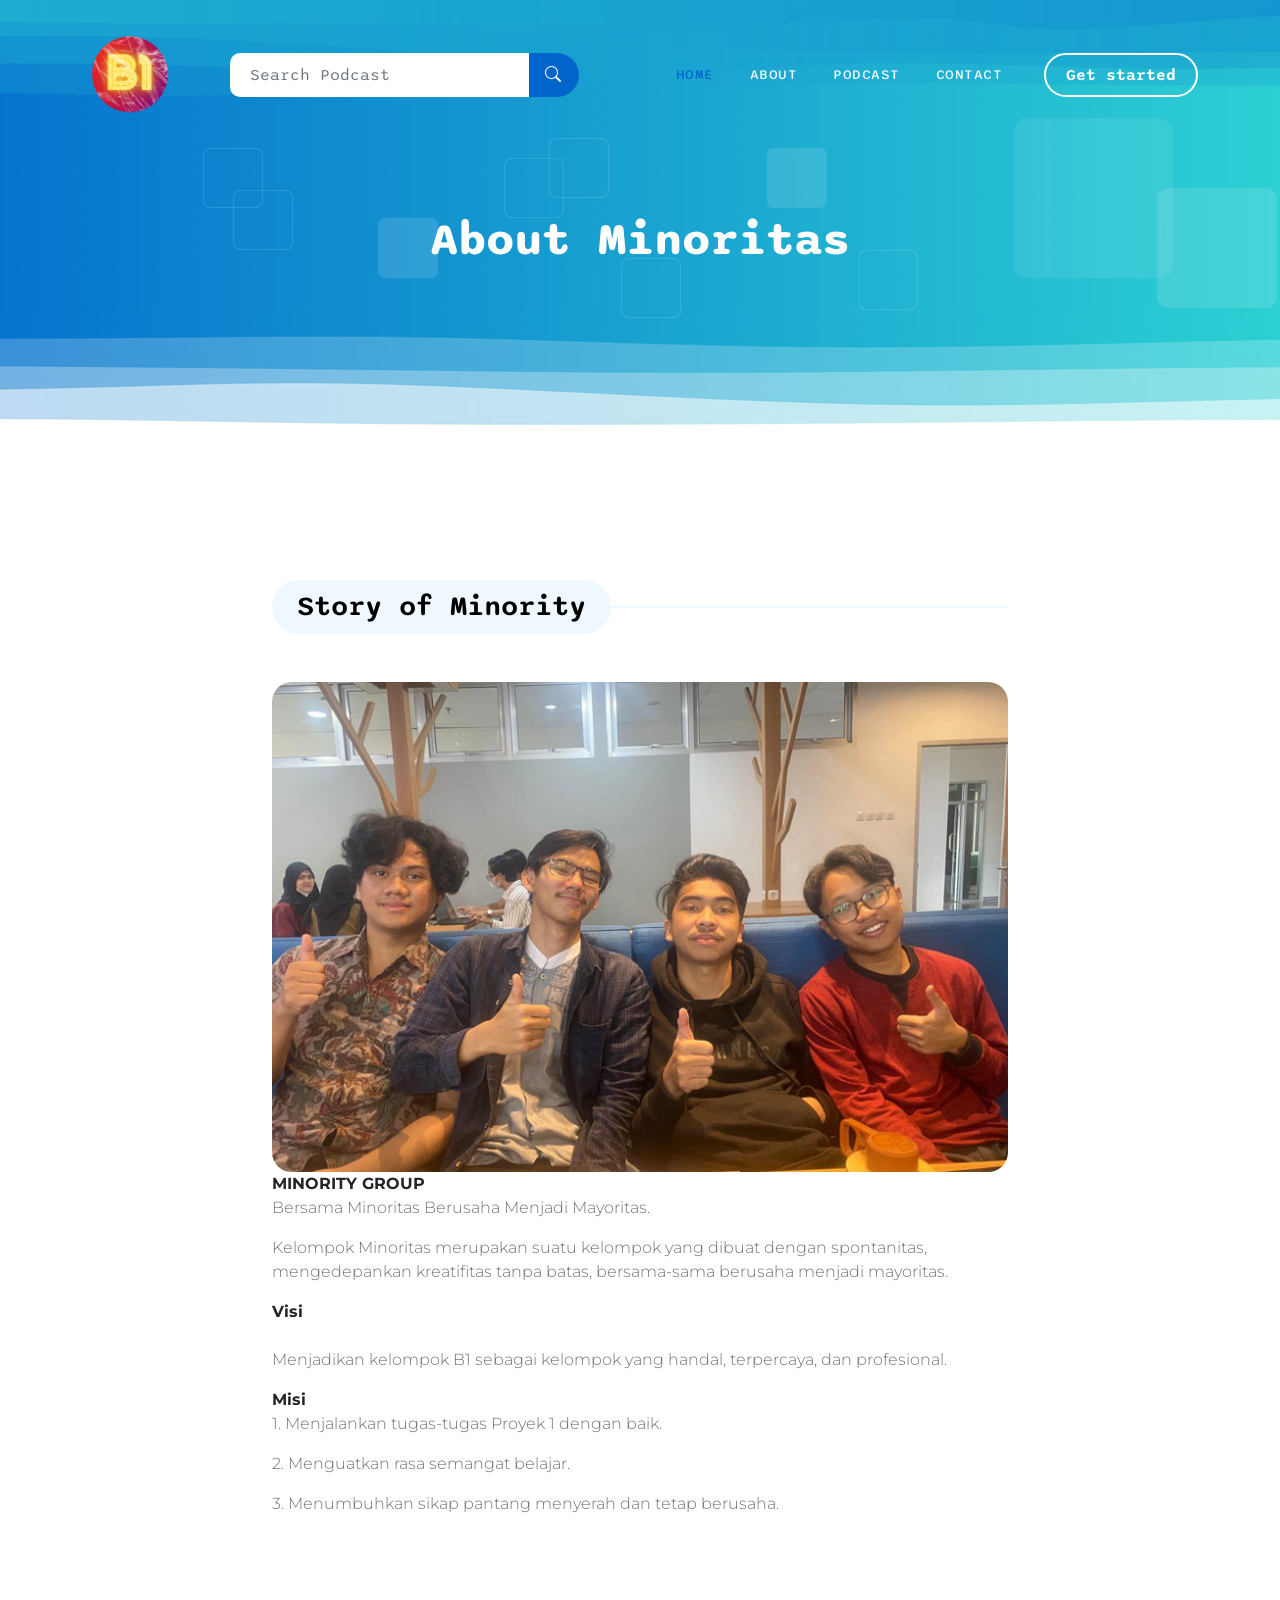
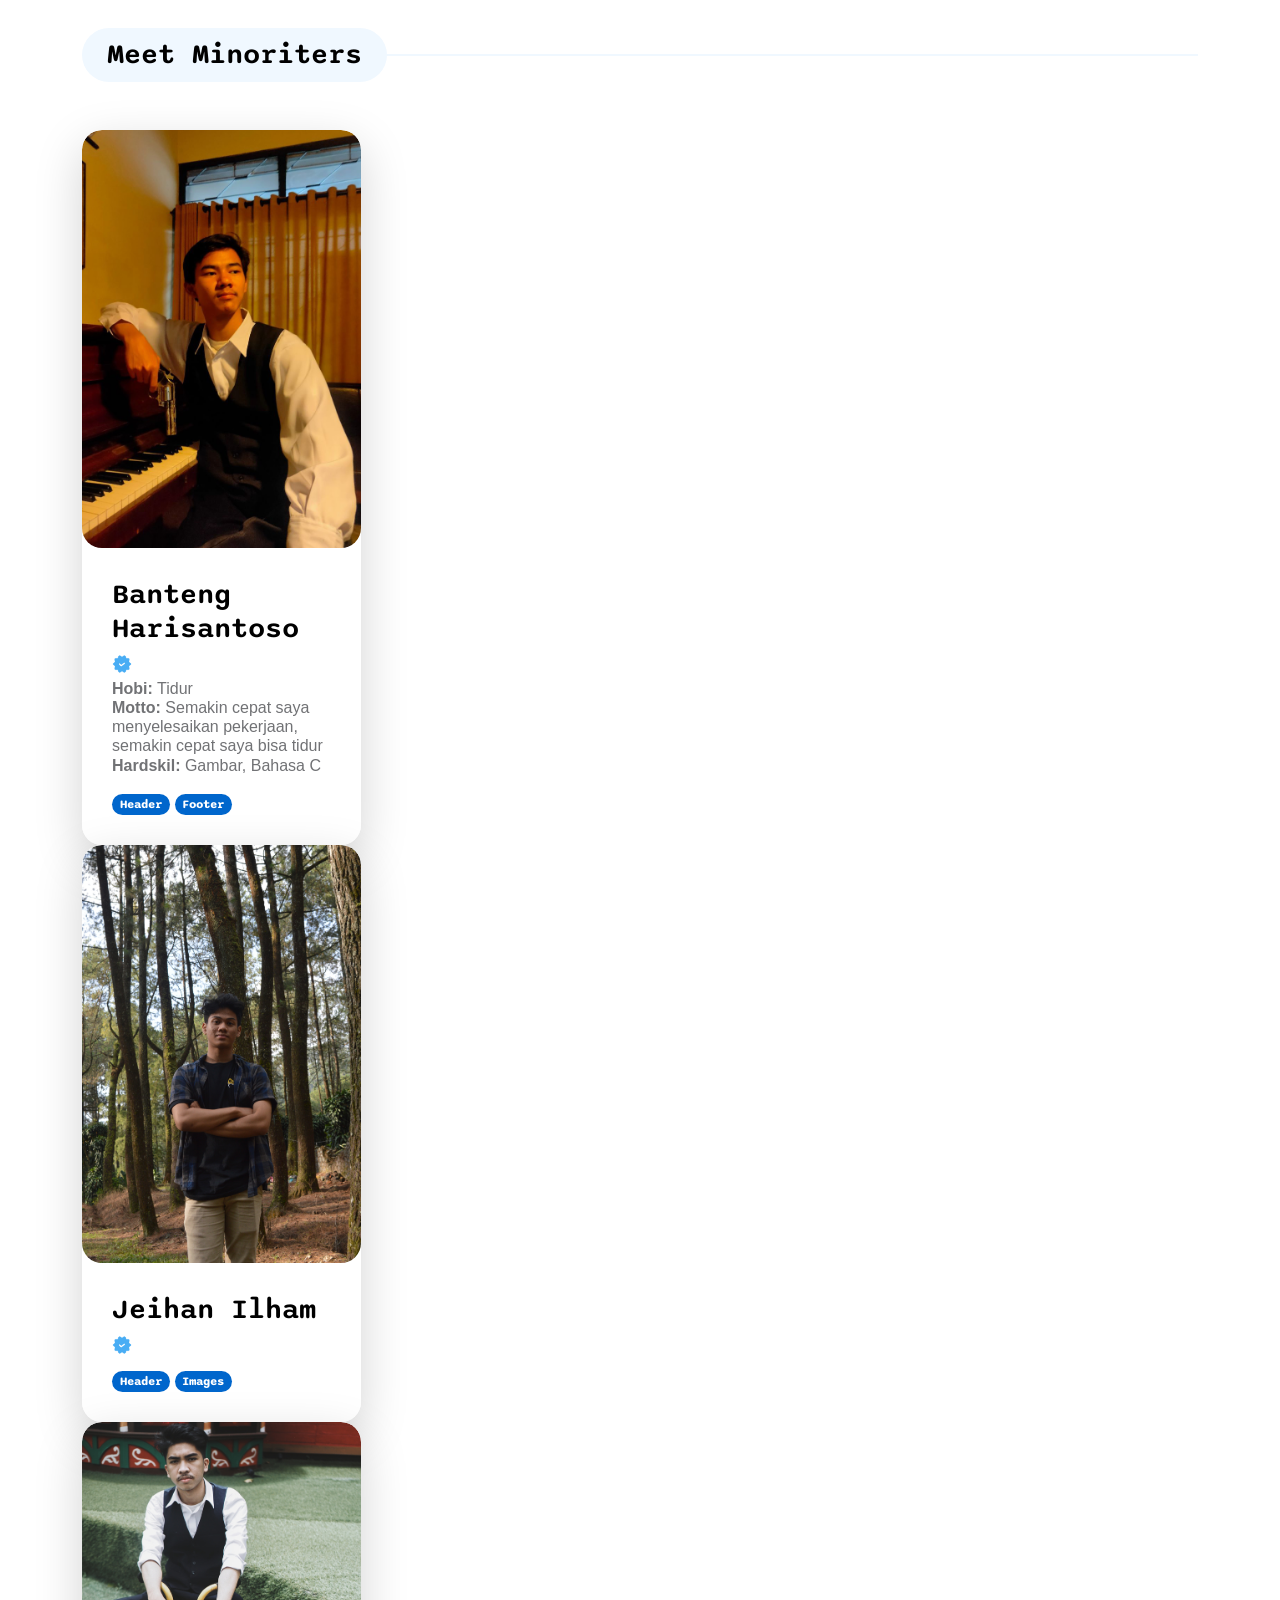
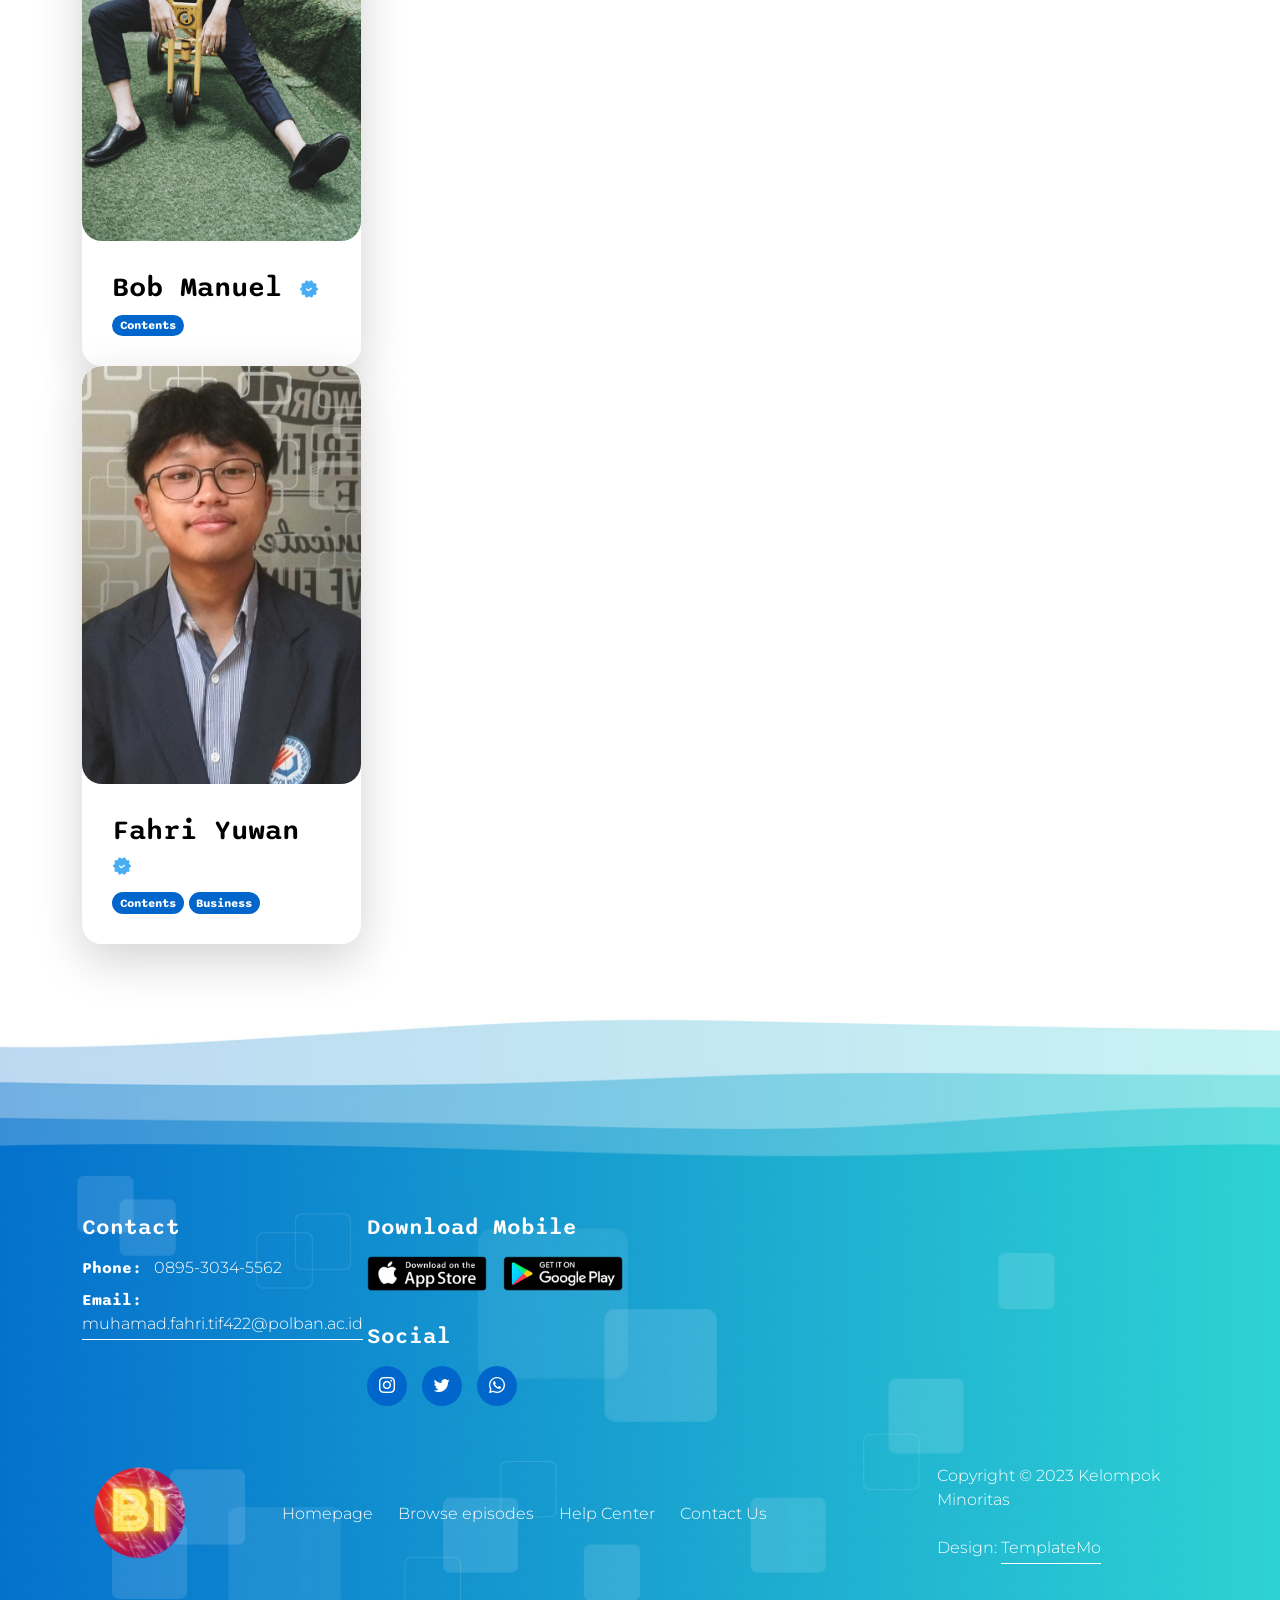
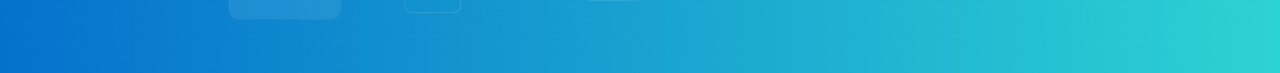
==== about.html @ e8fae2bd "PenghapusanFiturTidakTerpakai" ====
<!doctype html>
<html lang="en">
    <head>
        <meta charset="utf-8">
        <meta name="viewport" content="width=device-width, initial-scale=1">

        <meta name="description" content="">
        <meta name="author" content="">

        <title>Kelompok Minoritas - About Page</title>

        <!-- CSS FILES -->        
        <link rel="preconnect" href="https://fonts.googleapis.com">
        
        <link rel="preconnect" href="https://fonts.gstatic.com" crossorigin>

        <link href="https://fonts.googleapis.com/css2?family=Montserrat:wght@300;400&family=Sono:wght@200;300;400;500;700&display=swap" rel="stylesheet">
                        
        <link rel="stylesheet" href="css/bootstrap.min.css">

        <link rel="stylesheet" href="css/bootstrap-icons.css">

        <link rel="stylesheet" href="css/owl.carousel.min.css">
        
        <link rel="stylesheet" href="css/owl.theme.default.min.css">

        <link href="css/templatemo-pod-talk.css" rel="stylesheet">
<!--

TemplateMo 584 Pod Talk

https://templatemo.com/tm-584-pod-talk

-->
    </head>
    
    <body>

        <main>

            <nav class="navbar navbar-expand-lg">
                <div class="container">
                    <a class="navbar-brand me-lg-5 me-0" href="index.html">
                        <img src="images/pod-talk-logo.png" class="logo-image img-fluid" alt="templatemo pod talk">
                    </a>

                    <form action="#" method="get" class="custom-form search-form flex-fill me-3" role="search">
                        <div class="input-group input-group-lg">    
                            <input name="search" type="search" class="form-control" id="search" placeholder="Search Podcast" aria-label="Search">

                            <button type="submit" class="form-control" id="submit">
                                <i class="bi-search"></i>
                            </button>
                        </div>
                    </form>
    
                    <button class="navbar-toggler" type="button" data-bs-toggle="collapse" data-bs-target="#navbarNav" aria-controls="navbarNav" aria-expanded="false" aria-label="Toggle navigation">
                        <span class="navbar-toggler-icon"></span>
                    </button>
    
                    <div class="collapse navbar-collapse" id="navbarNav">
                        <ul class="navbar-nav ms-lg-auto">
                            <li class="nav-item">
                                <a class="nav-link active" href="index.html">Home</a>
                            </li>

                            <li class="nav-item">
                                <a class="nav-link" href="about.html">About</a>
                            </li>

                            <li class="nav-item">
                                <a class="nav-link" href="detail-page.html">Podcast</a>
                            </li>

                            <li class="nav-item">
                                <a class="nav-link" href="contact.html">Contact</a>
                            </li>
                        </ul>

                        <div class="ms-4">
                            <a href="#index.html" class="btn custom-btn custom-border-btn smoothscroll">Get started</a>
                        </div>
                    </div>
                </div>
            </nav>


            <header class="site-header d-flex flex-column justify-content-center align-items-center">
                <div class="container">
                    <div class="row">

                        <div class="col-lg-12 col-12 text-center">

                            <h2 class="mb-0">About Minoritas</h2>
                        </div>

                    </div>
                </div>
            </header>
            

            <section class="about-section section-padding" id="section_2">
                <div class="container">
                    <div class="row">

                        <div class="col-lg-8 col-12 mx-auto">
                            <div class="pb-5 mb-5">
                                <div class="section-title-wrap mb-4">
                                    <h4 class="section-title">Story of Minority</h4>
                                </div>

                                <img src="images/medium-shot-young-people-recording-podcast.jpg" class="about-image mt-5 img-fluid" alt="">
                                <b>MINORITY GROUP<br></b>
                                <b>
                                <p>Bersama Minoritas Berusaha Menjadi Mayoritas.</p>
                                <p>Kelompok Minoritas merupakan suatu kelompok yang dibuat dengan spontanitas, mengedepankan kreatifitas tanpa batas, bersama-sama berusaha menjadi mayoritas.</p>
                                <b>Visi</b>
                                <p><br>Menjadikan kelompok B1 sebagai kelompok yang handal, terpercaya, dan profesional.</p></p>
                                <b>Misi</b>
                                <p>1. Menjalankan tugas-tugas Proyek 1 dengan baik.</p>
                                <p>2. Menguatkan rasa semangat belajar.</p>
                                <p>3. Menumbuhkan sikap pantang menyerah dan tetap berusaha.</p>

                            </div>
                        </div>

                        <div class="col-lg-12 col-12">
                            <div class="section-title-wrap mb-5">
                                <h4 class="section-title">Meet Minoriters</h4>
                            </div>
                        </div>
                        
                        <div class="col-lg-3 col-md-6 col-12 mb-4 mb-lg-0">
                            <div class="team-thumb bg-white shadow-lg">
                                <img src="images/profile/cute-smiling-woman-outdoor-portrait.jpg" class="about-image img-fluid" alt="">

                                <div class="team-info">
                                    <h4 class="mb-2">
                                        Banteng Harisantoso
                                        <img src="images/verified.png" class="verified-image img-fluid" alt="">
                                        <p style="font-family: Arial"> <b>Hobi:</b> Tidur<br><b>Motto:</b> Semakin cepat saya menyelesaikan pekerjaan, semakin cepat saya bisa tidur<br><b>Hardskil:</b> Gambar, Bahasa C<br></p>
                                        
                                    </h4>

                                    <span class="badge">Header</span>

                                    <span class="badge">Footer</span>
                                </div>

                                <div class="social-share">
                                        <ul class="social-icon">
                                            <li class="social-icon-item">
                                                <a href="#" class="social-icon-link bi-twitter"></a>
                                            </li>

                                            <li class="social-icon-item">
                                                <a href="#" class="social-icon-link bi-facebook"></a>
                                            </li>

                                            <li class="social-icon-item">
                                                <a href="#" class="social-icon-link bi-pinterest"></a>
                                            </li>
                                        </ul>
                                    </div>
                            </div>
                        </div>

                        <div class="col-lg-3 col-md-6 col-12 mb-4 mb-lg-0">
                            <div class="team-thumb bg-white shadow-lg">
                                <img src="images/profile/handsome-asian-man-listening-music-through-headphones.jpg" class="about-image img-fluid" alt="">

                                <div class="team-info">
                                    <h4 class="mb-2">
                                        Jeihan Ilham
                                        <img src="images/verified.png" class="verified-image img-fluid" alt="">
                                    </h4>

                                    <span class="badge">Header</span>

                                    <span class="badge">Images</span>
                                </div>
                                
                                <div class="social-share">
                                    <ul class="social-icon">
                                        <li class="social-icon-item">
                                            <a href="https://twitter.com/FakeXin" class="social-icon-link bi-twitter"></a>
                                        </li>

                                        <li class="social-icon-item">
                                            <a href="https://web.facebook.com/jehan.ilham" class="social-icon-link bi-facebook"></a>
                                        </li>

                                        <li class="social-icon-item">
                                            <a href="https://id.pinterest.com/jeihanxin/" class="social-icon-link bi-pinterest"></a>
                                        </li>
                                    </ul>
                                </div>
                            </div>
                        </div>

                        <div class="col-lg-3 col-md-6 col-12 mb-4 mb-lg-0 mb-md-0">
                            <div class="team-thumb bg-white shadow-lg">
                                <img src="images/profile/smart-attractive-asian-glasses-male-standing-smile-with-freshness-joyful-casual-blue-shirt-portrait-white-background.jpg" class="about-image img-fluid" alt="">

                                <div class="team-info">
                                    <h4 class="mb-2">
                                        Bob Manuel
                                        <img src="images/verified.png" class="verified-image img-fluid" alt="">
                                    </h4>

                                    <span class="badge">Contents</span>
                                </div>

                                <div class="social-share">
                                        <ul class="social-icon">
                                            <li class="social-icon-item">
                                                <a href="#" class="social-icon-link bi-linkedin"></a>
                                            </li>

                                            <li class="social-icon-item">
                                                <a href="#" class="social-icon-link bi-whatsapp"></a>
                                            </li>
                                        </ul>
                                    </div>
                            </div>
                        </div>

                        <div class="col-lg-3 col-md-6 col-12">
                            <div class="team-thumb bg-white shadow-lg">
                                <img src="images/profile/smiling-business-woman-with-folded-hands-against-white-wall-toothy-smile-crossed-arms.jpg" class="about-image img-fluid" alt="">

                                <div class="team-info">
                                    <h4 class="mb-2">
                                        Fahri Yuwan
                                        <img src="images/verified.png" class="verified-image img-fluid" alt="">
                                    </h4>

                                    <span class="badge">Contents</span>

                                    <span class="badge">Business</span>
                                </div>

                                <div class="social-share">
                                    <ul class="social-icon">
                                        <li class="social-icon-item">
                                            <a href="https://twitter.com/Yuuhhhuuuu2" class="social-icon-link bi-twitter"></a>
                                        </li>

                                        <li class="social-icon-item">
                                            <a href="https://web.facebook.com/profile.php?id=100001939442697" class="social-icon-link bi-facebook"></a>
                                        </li>
                                    </ul>
                                </div>
                            </div>
                        </div>

                    </div>
                </div>
            </section>
        </main>


        <footer class="site-footer">   
            <div class="container">
                <div class="row">

                    <div class="col-lg-3 col-md-6 col-12 mb-4 mb-md-0 mb-lg-0">
                        <h6 class="site-footer-title mb-3">Contact</h6>

                        <p class="mb-2"><strong class="d-inline me-2">Phone:</strong> 0895-3034-5562</p>

                        <p>
                            <strong class="d-inline me-2">Email:</strong>
                            <a href="#">muhamad.fahri.tif422@polban.ac.id</a> 
                        </p>
                    </div>

                    <div class="col-lg-3 col-md-6 col-12">
                        <h6 class="site-footer-title mb-3">Download Mobile</h6>

                        <div class="site-footer-thumb mb-4 pb-2">
                            <div class="d-flex flex-wrap">
                                <a href="https://apps.apple.com/us/app/spotify-music-and-podcasts/id324684580">
                                    <img src="images/app-store.png" class="me-3 mb-2 mb-lg-0 img-fluid" alt="">
                                </a>

                                <a href="https://play.google.com/store/apps/details?id=com.spotify.music&hl=id&gl=US">
                                    <img src="images/play-store.png" class="img-fluid" alt="">
                                </a>
                            </div>
                        </div>

                        <h6 class="site-footer-title mb-3">Social</h6>

                        <ul class="social-icon">
                            <li class="social-icon-item">
                                <a href="https://www.instagram.com/dramatif4b_22/?hl=id" class="social-icon-link bi-instagram"></a>
                            </li>

                            <li class="social-icon-item">
                                <a href="https://twitter.com/infoPOLBAN?ref_src=twsrc%5Egoogle%7Ctwcamp%5Eserp%7Ctwgr%5Eauthor" class="social-icon-link bi-twitter"></a>
                            </li>

                            <li class="social-icon-item">
                                <a href="https://wa.me/6289530345562" class="social-icon-link bi-whatsapp"></a>
                            </li>
                        </ul>
                    </div>

                </div>
            </div>

            <div class="container pt-5">
                <div class="row align-items-center">

                    <div class="col-lg-2 col-md-3 col-12">
                        <a class="navbar-brand" href="index.html">
                            <img src="images/pod-talk-logo.png" class="logo-image img-fluid" alt="templatemo pod talk">
                        </a>
                    </div>

                    <div class="col-lg-7 col-md-9 col-12">
                        <ul class="site-footer-links">
                            <li class="site-footer-link-item">
                                <a href="#" class="site-footer-link">Homepage</a>
                            </li>

                            <li class="site-footer-link-item">
                                <a href="#section_2" class="site-footer-link">Browse episodes</a>
                            </li>

                            <li class="site-footer-link-item">
                                <a href="mailto:banteng.harisantoso.tif422@polban.ac.id" class="site-footer-link">Help Center</a>
                            </li>

                            <li class="site-footer-link-item">
                                <a href="https://wa.me/6289530345562" class="site-footer-link">Contact Us</a>
                            </li>
                        </ul>
                    </div>

                    <div class="col-lg-3 col-12">
                        <p class="copyright-text mb-0">Copyright © 2023 Kelompok Minoritas
                        <br><br>
                        Design: <a rel="nofollow" href="https://templatemo.com/page/1" target="_parent">TemplateMo</a></p>
                    </div>
                </div>
            </div>
        </footer>



        <!-- JAVASCRIPT FILES -->
        <script src="js/jquery.min.js"></script>
        <script src="js/bootstrap.bundle.min.js"></script>
        <script src="js/owl.carousel.min.js"></script>
        <script src="js/custom.js"></script>

    </body>
</html>
---- css/templatemo-pod-talk.css ----
/*

TemplateMo 584 Pod Talk

https://templatemo.com/tm-584-pod-talk

*/



/*---------------------------------------
  CUSTOM PROPERTIES ( VARIABLES )             
-----------------------------------------*/
:root {
  --white-color:                  #ffffff;
  --primary-color:                #00CC99;
  --secondary-color:              #0066CC;
  --section-bg-color:             #f0f8ff;
  --custom-btn-bg-color:          #0066CC;
  --custom-btn-bg-hover-color:    #00CC99;
  --dark-color:                   #000000;
  --p-color:                      #717275;
  --border-color:                 #7fffd4;
  --link-hover-color:             #0066CC;

  --body-font-family:             'Montserrat', sans-serif;
  --title-font-family:            'Sono', sans-serif;

  --h1-font-size:                 58px;
  --h2-font-size:                 46px;
  --h3-font-size:                 32px;
  --h4-font-size:                 28px;
  --h5-font-size:                 24px;
  --h6-font-size:                 22px;
  --p-font-size:                  16px;
  --menu-font-size:               14px;

  --border-radius-large:          100px;
  --border-radius-medium:         20px;
  --border-radius-small:          10px;

  --font-weight-light:            300;
  --font-weight-normal:           400;
  --font-weight-medium:           500;
  --font-weight-semibold:         600;
  --font-weight-bold:             700;
}

body {
  background-color: var(--white-color);
  font-family: var(--body-font-family); 
}


/*---------------------------------------
  TYPOGRAPHY               
-----------------------------------------*/

h2,
h3,
h4,
h5,
h6 {
  color: var(--dark-color);
}

h1,
h2,
h3,
h4,
h5,
h6 {
  font-family: var(--title-font-family); 
  font-weight: var(--font-weight-semibold);
}

h1 {
  font-size: var(--h1-font-size);
  font-weight: var(--font-weight-bold);
}

h2 {
  font-size: var(--h2-font-size);
  font-weight: var(--font-weight-bold);
}

h3 {
  font-size: var(--h3-font-size);
}

h4 {
  font-size: var(--h4-font-size);
}

h5 {
  font-size: var(--h5-font-size);
}

h6 {
  font-size: var(--h6-font-size);
}

p {
  color: var(--p-color);
  font-size: var(--p-font-size);
  font-weight: var(--font-weight-light);
}

ul li {
  color: var(--p-color);
  font-size: var(--p-font-size);
  font-weight: var(--font-weight-light);
}

a, 
button {
  touch-action: manipulation;
  transition: all 0.3s;
}

a {
  display: inline-block;
  color: var(--primary-color);
  text-decoration: none;
}

a:hover {
  color: var(--link-hover-color);
}

b,
strong {
  font-weight: var(--font-weight-bold);
}

::selection {
  background-color: var(--primary-color);
  color: var(--white-color);
}


/*---------------------------------------
  SECTION               
-----------------------------------------*/
.section-title-wrap {
  position: relative;
}

.section-title-wrap::after {
  content: "";
  background: var(--section-bg-color);
  width: 100%;
  height: 2px;
  position: absolute;
  top: 50%;
  left: 50%;
  transform: translate(-50%, -50%);
  pointer-events: none;
}

.section-title {
  background: var(--section-bg-color);
  border-radius: var(--border-radius-large);
  display: inline-block;
  position: relative;
  z-index: 2;
  margin-bottom: 0;
  padding: 10px 25px;
}

.section-padding {
  padding-top: 100px;
  padding-bottom: 100px;
}

main {
  position: relative;
  z-index: 1;
}

.section-bg {
  background-color: var(--section-bg-color);
}

.section-overlay {
  background-color: var(--primary-color);
  position: absolute;
  top: 0;
  left: 0;
  pointer-events: none;
  width: 100%;
  height: 100%;
  opacity: 0.85;
}

.section-overlay + .container {
  position: relative;
}


/*---------------------------------------
  CUSTOM ICON COLOR               
-----------------------------------------*/
.custom-icon {
  color: var(--primary-color);
}


/*---------------------------------------
  CUSTOM BUTTON               
-----------------------------------------*/
.custom-btn {
  background: var(--custom-btn-bg-color);
  border: 2px solid transparent;
  border-radius: var(--border-radius-large);
  color: var(--white-color);
  font-family: var(--title-font-family);
  font-size: var(--p-font-size);
  font-weight: var(--font-weight-semibold);
  line-height: normal;
  transition: all 0.3s;
  padding: 10px 20px;
}

.custom-btn:hover {
  background: var(--custom-btn-bg-hover-color);
  color: var(--white-color);
}

.custom-border-btn {
  background: transparent;
  border: 2px solid var(--custom-btn-bg-color);
  color: var(--custom-btn-bg-color);
}

.custom-border-btn:hover {
  background: var(--custom-btn-bg-color);
  border-color: transparent;
  color: var(--primary-color);
}

.custom-btn-bg-white {
  border-color: var(--white-color);
  color: var(--white-color);
}


/*---------------------------------------
  SITE HEADER              
-----------------------------------------*/
.site-header {
  background-image: url('../images/templatemo-wave-header.jpg'), linear-gradient(#348CD2, #FFFFFF);;
  background-repeat: no-repeat;
  background-size: cover;
  background-position: center;
  min-height: 480px;
  position: relative;
}

.site-header h2 {
  color: var(--white-color);
}


/*---------------------------------------
  NAVIGATION              
-----------------------------------------*/
.navbar {
  background-color: transparent;
  position: absolute;
  top: 0;
  right: 0;
  left: 0;
  z-index: 9;
  padding-top: 20px;
  padding-bottom: 20px;
}

.navbar .navbar-brand,
.navbar .navbar-brand:hover {
  color: var(--white-color);
}

.navbar .logo-image {
  width: 100px;
}

.logo-image {
  width: 120px;
  height: auto;
}

.navbar-brand,
.navbar-brand:hover {
  font-size: var(--h3-font-size);
  font-weight: var(--font-weight-bold);
  display: inline-block;
}

.navbar-brand span {
  font-family: var(--title-font-family);
}

.navbar-nav .nav-link {
  display: inline-block;
  color: var(--section-bg-color);
  font-family: var(--title-font-family); 
  font-size: var(--menu-font-size);
  font-weight: var(--font-weight-medium);
  text-transform: uppercase;
  letter-spacing: 0.5px;
  position: relative;
  padding-top: 15px;
  padding-bottom: 15px;
}

.navbar-expand-lg .navbar-nav .nav-link {
  padding-right: 18px;
  padding-left: 18px;
}

.navbar-nav .nav-link.active, 
.navbar-nav .nav-link:hover {
  color: var(--secondary-color);
}

.navbar .dropdown-menu {
  background: var(--white-color);
  box-shadow: 0 1rem 3rem rgba(0,0,0,.175);
  border: 0;
  display: inherit;
  opacity: 0;
  min-width: 9rem;
  margin-top: 20px;
  padding: 13px 0 10px 0;
  transition: all 0.3s;
  pointer-events: none;
}

.navbar .dropdown-menu::before {
  content: "";
  width: 0;
  height: 0;
  border-left: 20px solid transparent;
  border-right: 20px solid transparent;
  border-bottom: 15px solid var(--white-color);
  position: absolute;
  top: -10px;
  left: 10px;
}

.navbar .dropdown-item {
  display: inline-block;
  color: var(--p-bg-color);
  font-family: var(--title-font-family); 
  font-size: var(--menu-font-size);
  font-weight: var(--font-weight-medium);
  text-transform: uppercase;
  letter-spacing: 0.5px;
  position: relative;
}

.navbar .dropdown-item.active, 
.navbar .dropdown-item:active,
.navbar .dropdown-item:focus, 
.navbar .dropdown-item:hover {
  background: transparent;
  color: var(--secondary-color);
}

.navbar .dropdown-toggle::after {
  content: "\f282";
  display: inline-block;
  font-family: bootstrap-icons !important;
  font-size: var(--menu-font-size);
  font-style: normal;
  font-weight: normal !important;
  font-variant: normal;
  text-transform: none;
  line-height: 1;
  vertical-align: -.125em;
  -webkit-font-smoothing: antialiased;
  -moz-osx-font-smoothing: grayscale;
  position: relative;
  left: 2px;
  border: 0;
}

@media screen and (min-width: 992px) {
  .navbar .dropdown:hover .dropdown-menu {
    opacity: 1;
    margin-top: 0;
    pointer-events: auto;
  }
}

.navbar .custom-border-btn {
  border-color: var(--white-color);
  color: var(--white-color);
}

.navbar .custom-border-btn:hover {
  background: var(--white-color);
  color: var(--secondary-color);
}

.navbar-toggler {
  border: 0;
  padding: 0;
  cursor: pointer;
  margin: 0;
  width: 30px;
  height: 35px;
  outline: none;
}

.navbar-toggler:focus {
  outline: none;
  box-shadow: none;
}

.navbar-toggler[aria-expanded="true"] .navbar-toggler-icon {
  background: transparent;
}

.navbar-toggler[aria-expanded="true"] .navbar-toggler-icon:before,
.navbar-toggler[aria-expanded="true"] .navbar-toggler-icon:after {
  transition: top 300ms 50ms ease, -webkit-transform 300ms 350ms ease;
  transition: top 300ms 50ms ease, transform 300ms 350ms ease;
  transition: top 300ms 50ms ease, transform 300ms 350ms ease, -webkit-transform 300ms 350ms ease;
  top: 0;
}

.navbar-toggler[aria-expanded="true"] .navbar-toggler-icon:before {
  transform: rotate(45deg);
}

.navbar-toggler[aria-expanded="true"] .navbar-toggler-icon:after {
  transform: rotate(-45deg);
}

.navbar-toggler .navbar-toggler-icon {
  background: var(--white-color);
  transition: background 10ms 300ms ease;
  display: block;
  width: 30px;
  height: 2px;
  position: relative;
}

.navbar-toggler .navbar-toggler-icon:before,
.navbar-toggler .navbar-toggler-icon:after {
  transition: top 300ms 350ms ease, -webkit-transform 300ms 50ms ease;
  transition: top 300ms 350ms ease, transform 300ms 50ms ease;
  transition: top 300ms 350ms ease, transform 300ms 50ms ease, -webkit-transform 300ms 50ms ease;
  position: absolute;
  right: 0;
  left: 0;
  background: var(--white-color);
  width: 30px;
  height: 2px;
  content: '';
}

.navbar-toggler .navbar-toggler-icon::before {
  top: -8px;
}

.navbar-toggler .navbar-toggler-icon::after {
  top: 8px;
}


/*---------------------------------------
  CAROUSEL        
-----------------------------------------*/
.hero-section {
  background-image: url('../images/templatemo-wave-banner.jpg'), linear-gradient(#348CD2, #FFFFFF);
  background-repeat: no-repeat;
  background-size: 108% 76%;
  background-position: top;
  padding-top: 200px;
}

.owl-carousel {
  text-align: center;
}

.owl-carousel-image {
  display: block;
}

.owl-carousel .owl-item .owl-carousel-verified-image {
  display: inline-block;
  width: 30px;
  height: auto;
  position: relative;
  right: 5px;
}

.verified-image {
  display: inline-block;
  width: 20px;
  height: auto;
}

.owl-carousel .owl-item {
  opacity: 0.35;
}

.owl-carousel .owl-item.active.center {
  opacity: 1;
}

.owl-carousel-info-wrap {
  border-radius: var(--border-radius-medium);
  position: relative;
  overflow: hidden;
  text-align: left;
}

.owl-carousel-info {
  background-color: var(--section-bg-color);
  box-shadow: 0 1rem 3rem rgba(0,0,0,.175);
  position: absolute;
  bottom: 0;
  right: 0;
  left: 0;
  padding: 30px;
}

.badge {
  background-color: var(--custom-btn-bg-color);
  font-family: var(--title-font-family);
  border-radius: var(--border-radius-large);
  color: var(--white-color);
  padding-bottom: 5px;
}

.owl-carousel-info-wrap .social-share,
.team-thumb .social-share {
  position: absolute;
  right: 0;
  bottom: 0;
}

.owl-carousel-info-wrap .social-icon,
.team-thumb .social-icon {
  opacity: 0;
  transition: all 0.3s ease;
  transform: translateX(0);
  padding-right: 20px;
  padding-left: 20px;
}

.owl-carousel .owl-item.active.center .owl-carousel-info-wrap:hover .social-icon,
.team-thumb:hover .social-icon {
  transform: translateY(-100%);
  opacity: 1;
}

.owl-carousel-info-wrap .social-icon-item,
.owl-carousel-info-wrap .social-icon-link,
.team-thumb .social-icon-item,
.team-thumb .social-icon-link {
  display: block;
  margin-bottom: 10px;
  margin-left: auto;
}

.owl-carousel-info-wrap .social-icon-link {
  margin-top: 5px;
  margin-bottom: 5px;
}

.owl-carousel .owl-dots {
  background-color: var(--white-color);
  box-shadow: 0 1rem 3rem rgba(0,0,0,.175);
  border-radius: var(--border-radius-large);
  display: inline-block;
  margin: auto;
  margin-top: 40px;
  padding: 15px 25px;
  padding-bottom: 7px;
}

.owl-theme .owl-nav.disabled+.owl-dots {
  margin-top: 40px;
}

.owl-theme .owl-dots .owl-dot.active span, 
.owl-theme .owl-dots .owl-dot:hover span {
  background: var(--secondary-color);
}


/*---------------------------------------
  CUSTOM BLOCK              
-----------------------------------------*/
.custom-block {
  border: 2px solid var(--primary-color);
  border-radius: var(--border-radius-medium);
  position: relative;
  overflow: hidden;
  padding: 30px;
  transition: all 0.3s ease;
}

.custom-block:hover {
  background: var(--white-color);
  box-shadow: 0 1rem 3rem rgba(0,0,0,.175);
  border-color: transparent;
  transform: translateY(-3px);
}

.custom-block-info {
  display: block;
  padding: 10px 20px;
  padding-bottom: 0;
}

.custom-block-image-wrap {
  position: relative;
  display: block;
  height: 100%;
}

.custom-block-image-wrap > a {
  display: block;
}

.custom-block-image {
  border-radius: var(--border-radius-medium);
  display: block;
  width: 112px;
  height: 112px;
  object-fit: cover;
}

.custom-block-image-detail-page .custom-block-image {
  width: 100%;
  height: 212px;
}

.custom-block .custom-block-icon {
  position: absolute;
  top: 50%;
  left: 50%;
  transform: translate(-50%, -50%);
}

.custom-block-icon-wrap {
  border-radius: var(--border-radius-medium);
  position: relative;
  overflow: hidden;
}

.custom-block-icon-wrap .section-overlay {
  opacity: 0.25;
}

.custom-block-btn-group {
  position: absolute;
  bottom: 0;
  right: 0;
  left: 0;
  margin: 20px;
}

.custom-block-btn-group .custom-block-icon {
  position: relative;
  top: 0;
  left: 0;
  transform: none;
}

.custom-block-icon {
  background: var(--primary-color);
  border-radius: var(--border-radius-medium);
  font-size: var(--p-font-size);
  color: var(--white-color);
  text-align: center;
  width: 32.5px;
  height: 32.5px;
  line-height: 32.5px;
  transition: all 0.3s;
}

.custom-block-icon:hover {
  background: var(--secondary-color);
  color: var(--white-color);
}

.custom-block .custom-btn {
  font-size: var(--menu-font-size);
  padding: 7px 15px;
}

.custom-block .custom-block-info + div .badge {
  background-color: var(--dark-color);
  color: var(--white-color);
  border-radius: 50px !important;
  font-size: var(--menu-font-size);
  display: flex;
  justify-content: center;
  text-align: center;
  width: 40px;
  height: 40px;
  line-height: 30px;
  margin-top: 5px;
  margin-bottom: 5px;
}

.custom-block .custom-block-info + div .badge:hover {
  background-color: var(--secondary-color);
}

.custom-block-full {
  background-color: var(--section-bg-color);
  border-color: transparent;
}

.custom-block-full:hover {
  border-color: var(--primary-color);
}

.custom-block-full .custom-block-info {
  padding: 20px;
  padding-bottom: 0;
}

.custom-block-full .custom-block-image {
  width: 100%;
  height: 210px;
}

.custom-block-full .social-share {
  position: absolute;
  top: 0;
  right: 0;
  margin: 50px;
}

.custom-block-top small {
  color: var(--p-color);
  font-family: var(--title-font-family);
}

.custom-block-top .badge {
  background-color: var(--secondary-color);
  color: var(--white-color);
  display: inline-block;
  vertical-align: middle;
  height: 26.64px;
  line-height: 20px;
}

.custom-block-bottom a:hover span {
  color: var(--primary-color);
}

.custom-block-bottom a span {
  font-family: var(--title-font-family);
  color: var(--p-color);
  text-transform: uppercase;
  margin-left: 3px;
}

.custom-block-overlay {
  border-color: transparent;
  padding: 0;
}

.custom-block-overlay .custom-block-image {
  margin: auto;
  width: 100%;
  height: 210px;
  transition: all 0.3s;
}

.custom-block-overlay:hover .custom-block-image {
  padding: 15px;
  padding-bottom: 0;
}

.custom-block-overlay-info {
  padding: 15px 20px 20px 20px;
}


/*---------------------------------------
  PROIFLE BLOCK               
-----------------------------------------*/
.profile-block {
  margin-top: 10px;
}

.profile-block-image {
  border-radius: var(--border-radius-large);
  width: 50px;
  height: 50px;
  object-fit: cover;
  margin-right: 10px;
}

.profile-block p strong {
  display: block;
  font-family: var(--title-font-family);
}

.profile-detail-block {
  border: 1px solid #dee2e6;
  border-radius: var(--border-radius-large);
  padding: 25px 35px;
}

.profile-detail-block p {
  margin-bottom: 0;
}


/*---------------------------------------
  ABOUT & TEAM SECTION               
-----------------------------------------*/
.about-image {
  border-radius: var(--border-radius-medium);
  display: block;
}

.team-thumb {
  border-radius: var(--border-radius-medium);
  position: relative;
  overflow: hidden;
}

.team-info {
  background-color: var(--white-color);
  position: relative;
  bottom: 0;
  right: 0;
  left: 0;
  padding: 30px;
}


/*---------------------------------------
  PAGINATION               
-----------------------------------------*/
.pagination {
  border: 1px solid #dee2e6;
  border-radius: var(--border-radius-large);
  padding: 20px;
}

.page-link {
  border: 0;
  border-radius: var(--border-radius-small);
  color: var(--p-color);
  font-family: var(--title-font-family);
  margin: 0 5px;
  padding: 10px 20px;
}

.page-link:hover,
.page-item:first-child .page-link:hover,
.page-item:last-child .page-link:hover {
  background-color: var(--secondary-color);
  color: var(--white-color);
}

.page-item:first-child .page-link {
  margin-right: 10px;
}

.active>.page-link, .page-link.active {
  background-color: var(--secondary-color);
  border-color: var(--secondary-color);
}


/*---------------------------------------
  CONTACT               
-----------------------------------------*/
.contact-info p strong {
  font-family: var(--title-font-family);
  min-width: 90px;
}

.contact-info p a {
  color: var(--p-color);
  border-bottom: 1px solid;
  padding-bottom: 3px;
}

.contact-info p a:hover {
  color: var(--secondary-color);
}

.google-map {
  border-radius: var(--border-radius-medium);
}

.contact-form .form-floating>textarea {
  border-radius: var(--border-radius-medium);
  height: 150px;
}


/*---------------------------------------
  SUBSCRIBE FORM               
-----------------------------------------*/
.subscribe-form-wrap {
  border: 1px solid var(--white-color);
  border-radius: var(--border-radius-small);
  width: 80%;
  position: relative;
  top: 12px;
  padding: 35px;
}

.subscribe-form-wrap h6 {
  background: var(--white-color);
  border-radius: var(--border-radius-medium);
  color: var(--primary-color);
  text-align: center;
  position: relative;
  bottom: 55px;
  margin-bottom: -25px;
  padding: 8px;
}

.subscribe-form #subscribe-email {
  border: 0;
  border-radius: 10px 10px 0 0;
  margin-bottom: 0;
}

.subscribe-form #submit {
  border-radius: 0 0 10px 10px;
}


/*---------------------------------------
  CUSTOM FORM               
-----------------------------------------*/
.custom-form .form-control {
  border-radius: var(--border-radius-small);
  color: var(--p-color);
  font-family: var(--title-font-family);
  font-size: var(--p-font-size);
  margin-bottom: 24px;
  padding-top: 10px;
  padding-bottom: 10px;
  padding-left: 20px;
  outline: none;
}

.form-floating>label {
  padding-left: 20px;
}

.custom-form button[type="submit"] {
  background: var(--custom-btn-bg-color);
  border: none;
  border-radius: var(--border-radius-large);
  color: var(--white-color);
  font-family: var(--title-font-family);
  font-size: var(--p-font-size);
  font-weight: var(--font-weight-semibold);
  transition: all 0.3s;
  margin-bottom: 0;
}

.custom-form button[type="submit"]:hover,
.custom-form button[type="submit"]:focus {
  background: var(--custom-btn-bg-hover-color);
  border-color: transparent;
}


/*---------------------------------------
  SEARCH FORM               
-----------------------------------------*/
.search-form .form-control {
  border: 0;
  margin-bottom: 0;
}

.search-form button[type="submit"] {
  background: var(--secondary-color);
  border-color: var(--secondary-color);
  max-width: 50px;
  height: 100%;
  padding-left: 15px;
}

.search-form button[type="submit"]:hover {
  background: var(--primary-color);
}


/*---------------------------------------
  SITE FOOTER              
-----------------------------------------*/
.site-footer {
  background-image: url('../images/templatemo-wave-footer.jpg'), linear-gradient(#FFFFFF, #348CD2);
  background-repeat: no-repeat;
  background-size: cover;
  background-position: center;
  margin-top: -80px;
  padding-top: 100px;
  padding-bottom: 150px;
}

.site-footer > .container {
  position: relative;
  top: 50px;
  padding-top: 100px;
}

.site-footer-title,
.site-footer p {
  color: var(--white-color);
}

.site-footer p strong {
  font-family: var(--title-font-family);
}

.site-footer p a {
  color: var(--white-color);
  border-bottom: 1px solid;
  padding-bottom: 3px;
}

.site-footer p a:hover {
  color: var(--secondary-color);
}

.site-footer-thumb a img {
  display: block;
  width: 120px;
  min-width: 120px;
  height: auto;
}

.site-footer-links {
  margin-bottom: 0;
  padding-left: 0;
}

.site-footer-link-item {
  display: inline-block;
  list-style: none;
  margin-right: 10px;
  margin-left: 10px;
}

.site-footer-link {
  color: var(--white-color);
  font-size: var(--p-font-size);
  line-height: inherit;
}


/*---------------------------------------
  SOCIAL ICON               
-----------------------------------------*/
.social-icon {
  margin: 0;
  padding: 0;
}

.social-icon-item {
  list-style: none;
  display: inline-block;
  vertical-align: top;
}

.social-icon-link {
  background: var(--secondary-color);
  border-radius: var(--border-radius-large);
  color: var(--white-color);
  font-size: var(--p-font-size);
  display: block;
  margin-right: 10px;
  text-align: center;
  width: 40px;
  height: 40px;
  line-height: 40px;
  transition: background 0.2s, color 0.2s;
}

.social-icon-link:hover {
  background: var(--primary-color);
  color: var(--white-color);
}


/*---------------------------------------
  RESPONSIVE STYLES               
-----------------------------------------*/
@media screen and (min-width: 2160px) {
	.hero-section {
	  background-size: 100% 90%;
	  /* T o o p l a t e . c o m   C u s t o m i z e d */
	}
}


@media screen and (min-width: 1600px) {
  .site-footer {
    padding-top: 250px;
  }
}

@media screen and (max-width: 1240px) {
	.hero-section {
	  background-size: 116%;
	  /* T o o p l a t e . c o m   C u s t o m i z e d */
	}
}

@media screen and (max-width: 991px) {
  h1 {
    font-size: 48px;
  }

  h2 {
    font-size: 36px;
  }

  h3 {
    font-size: 32px;
  }

  h4 {
    font-size: 28px;
  }

  h5 {
    font-size: 20px;
  }

  h6 {
    font-size: 18px;
  }
  
  .hero-section {
	  background-size: 160% 66%; 
	  /* T o o p l a t e . c o m   C u s t o m i z e d */
	}

  .section-padding {
    padding-top: 50px;
    padding-bottom: 50px;
  }

  .navbar-nav {
    background-color: var(--primary-color);
    border-radius: var(--border-radius-medium);
    padding: 30px;
  }

  .navbar-nav .nav-link {
    padding: 5px 0;
  }

  .navbar-nav .dropdown-menu {
    position: relative;
    left: 10px;
    opacity: 1;
    pointer-events: auto;
    max-width: 155px;
    margin-top: 10px;
    margin-bottom: 15px;
  }

  .navbar-expand-lg .navbar-nav {
    padding-bottom: 20px;
  }

  .nav-tabs .nav-link:first-child {
    margin-right: 5px;
  }

  .nav-tabs .nav-link {
    font-size: var(--copyright-font-size);
    padding: 10px;
  }

  .copyright-text {
    text-align: center;
  }

  .site-footer {
    margin-top: -200px;
    padding-top: 200px;
    padding-bottom: 100px;
  }
}

@media screen and (max-width: 540px) {
	.hero-section {
  		background-size: 180% 65%;
		/* T o o p l a t e . c o m   C u s t o m i z e d */
	}

  .custom-block .custom-block-top {
    flex-direction: column;
  }

  .custom-block .custom-block-top small:last-child {
    margin-top: 10px;
    margin-bottom: 10px;
  }
}

@media screen and (max-width: 480px) {
  h1 {
    font-size: 36px;
  }

  h2 {
    font-size: 28px;
  }

  h3 {
    font-size: 26px;
  }

  h4 {
    font-size: 22px;
  }

  h5 {
    font-size: 20px;
  }
}

@media screen and (max-width: 414px) {
  .search-form {
    max-width: 200px;
  }

}
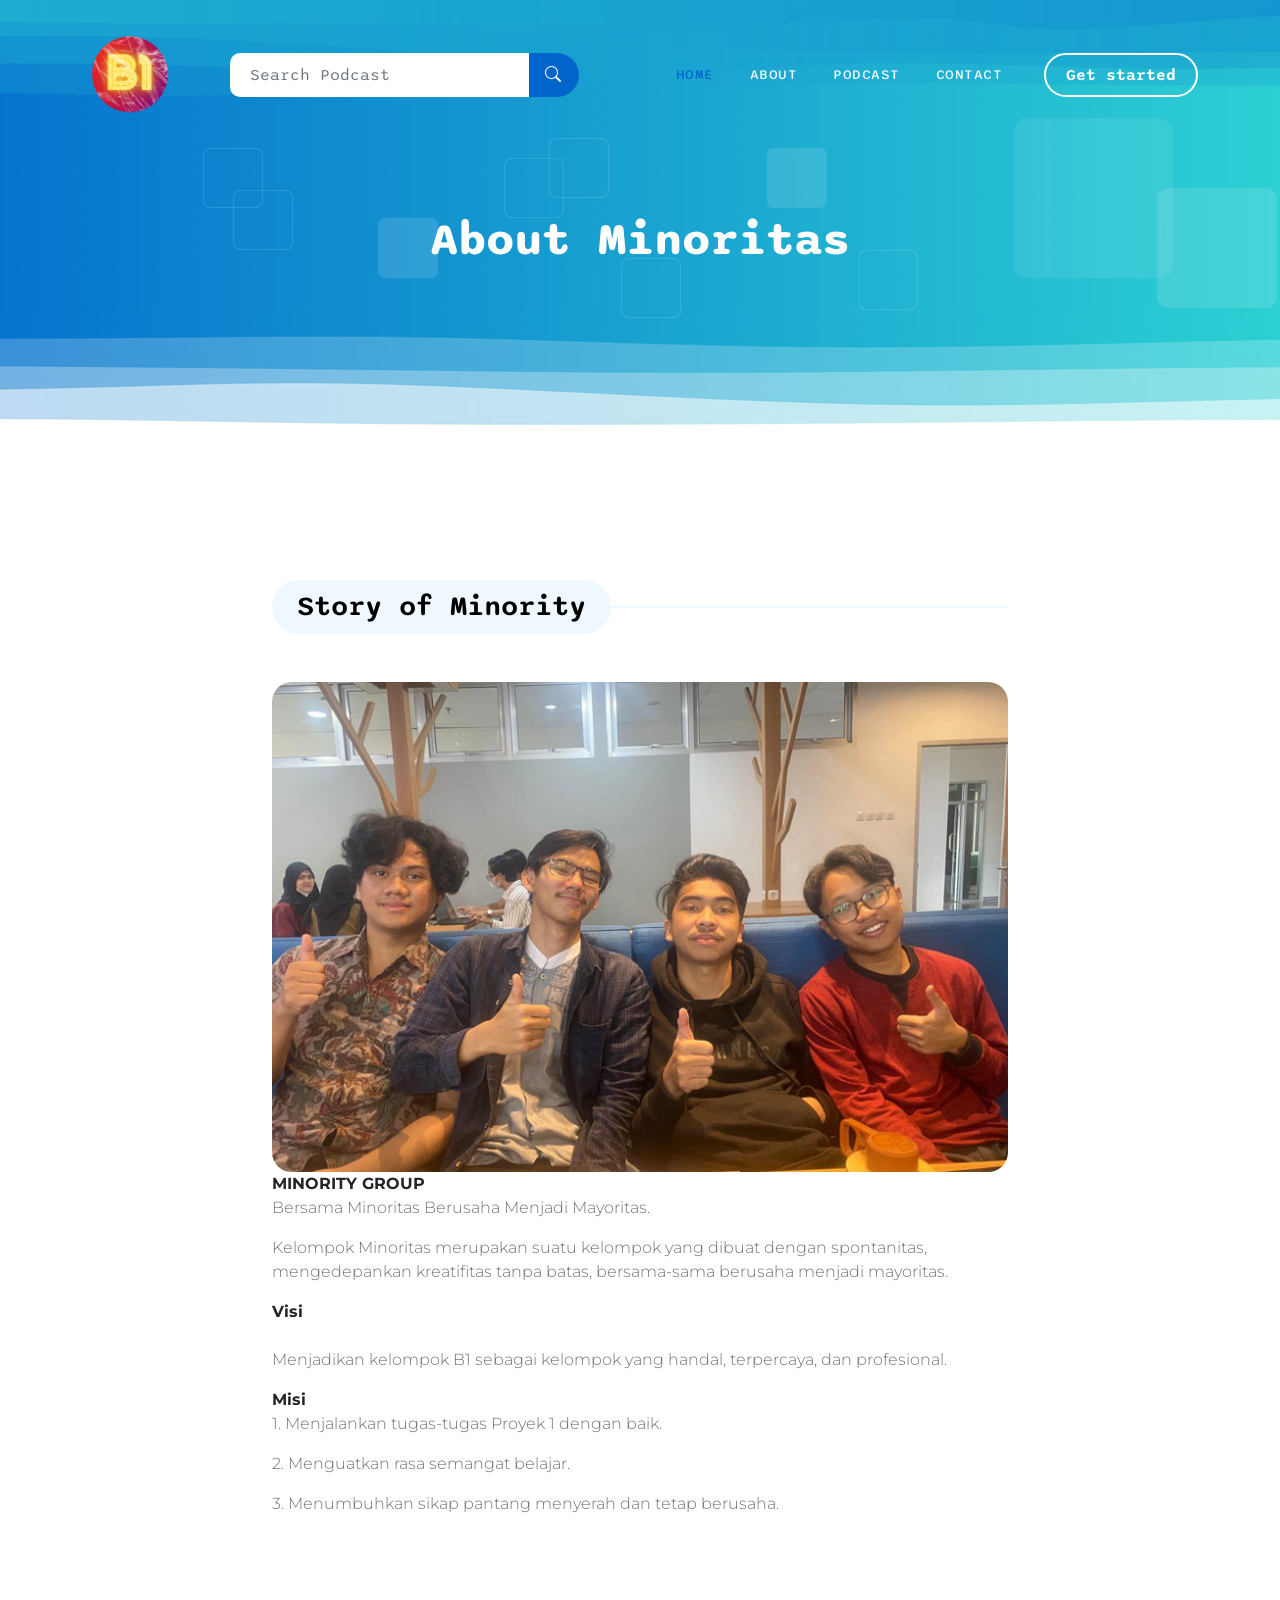
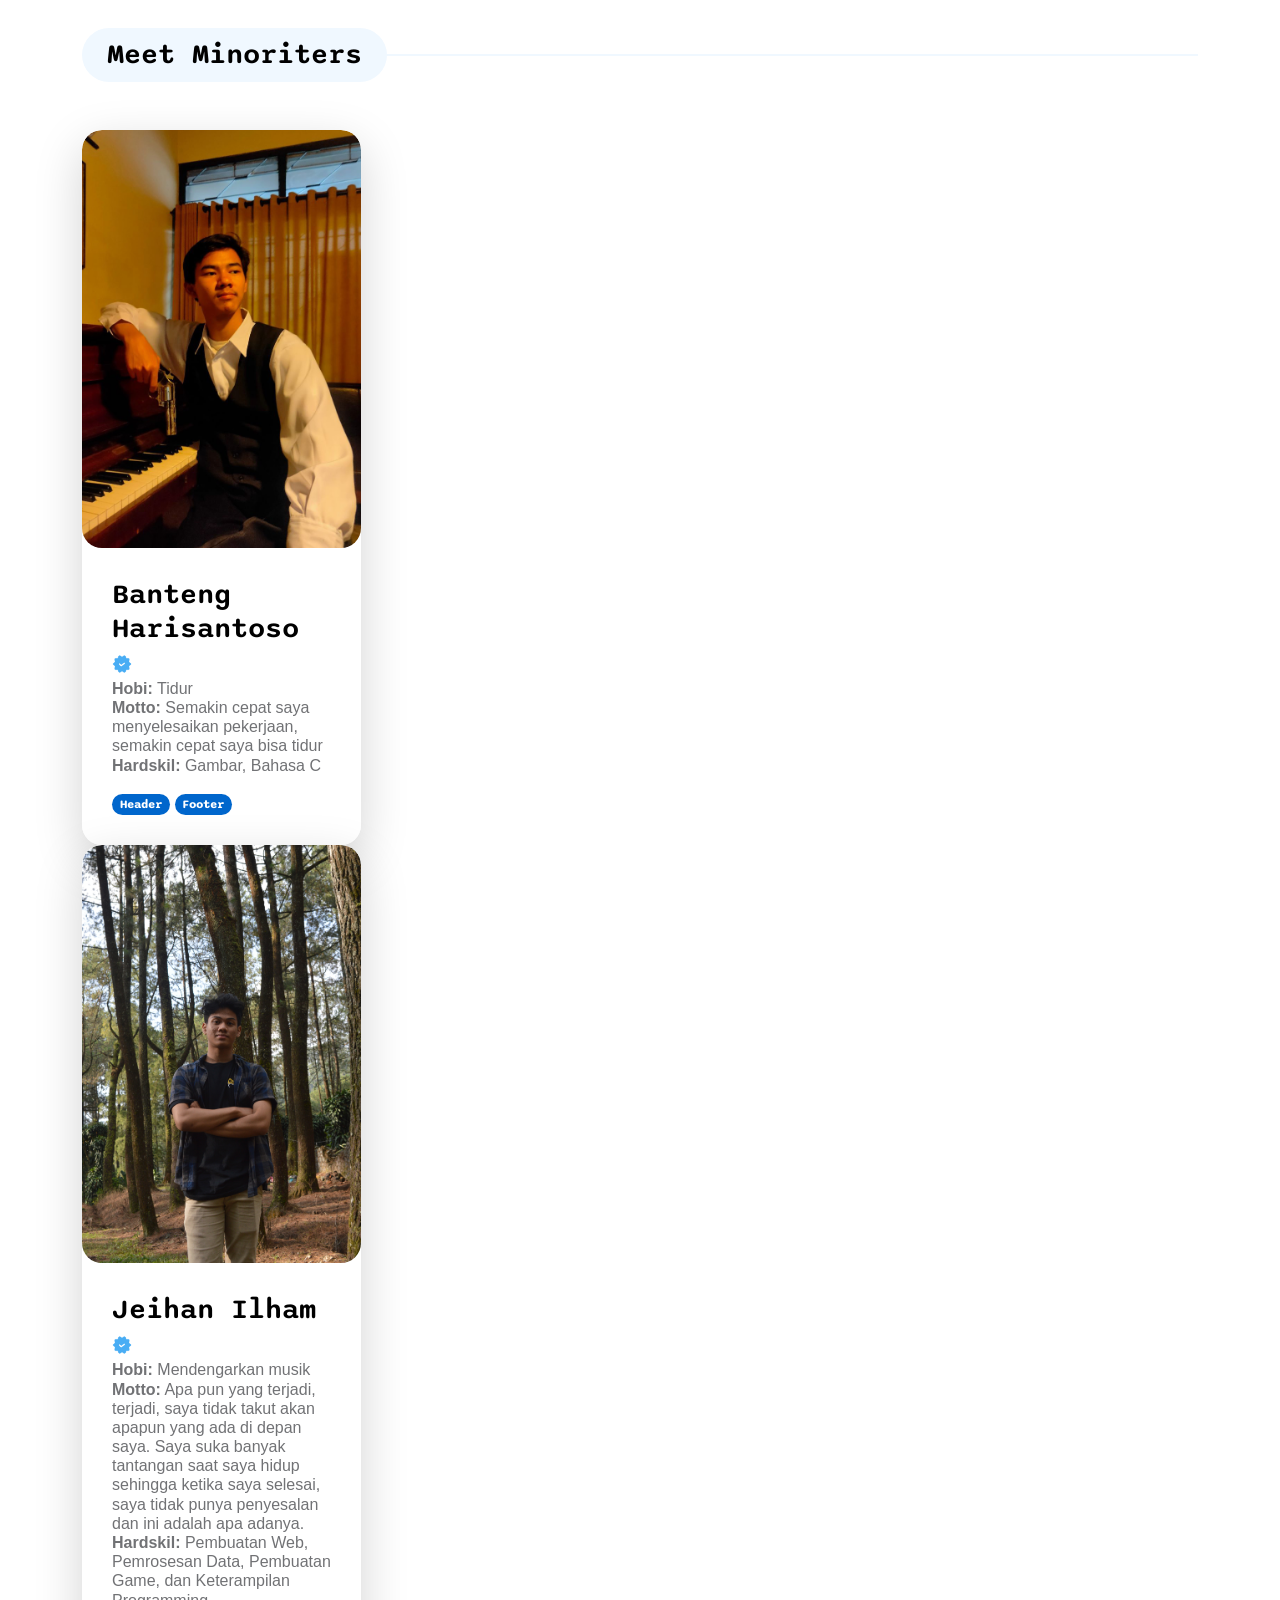
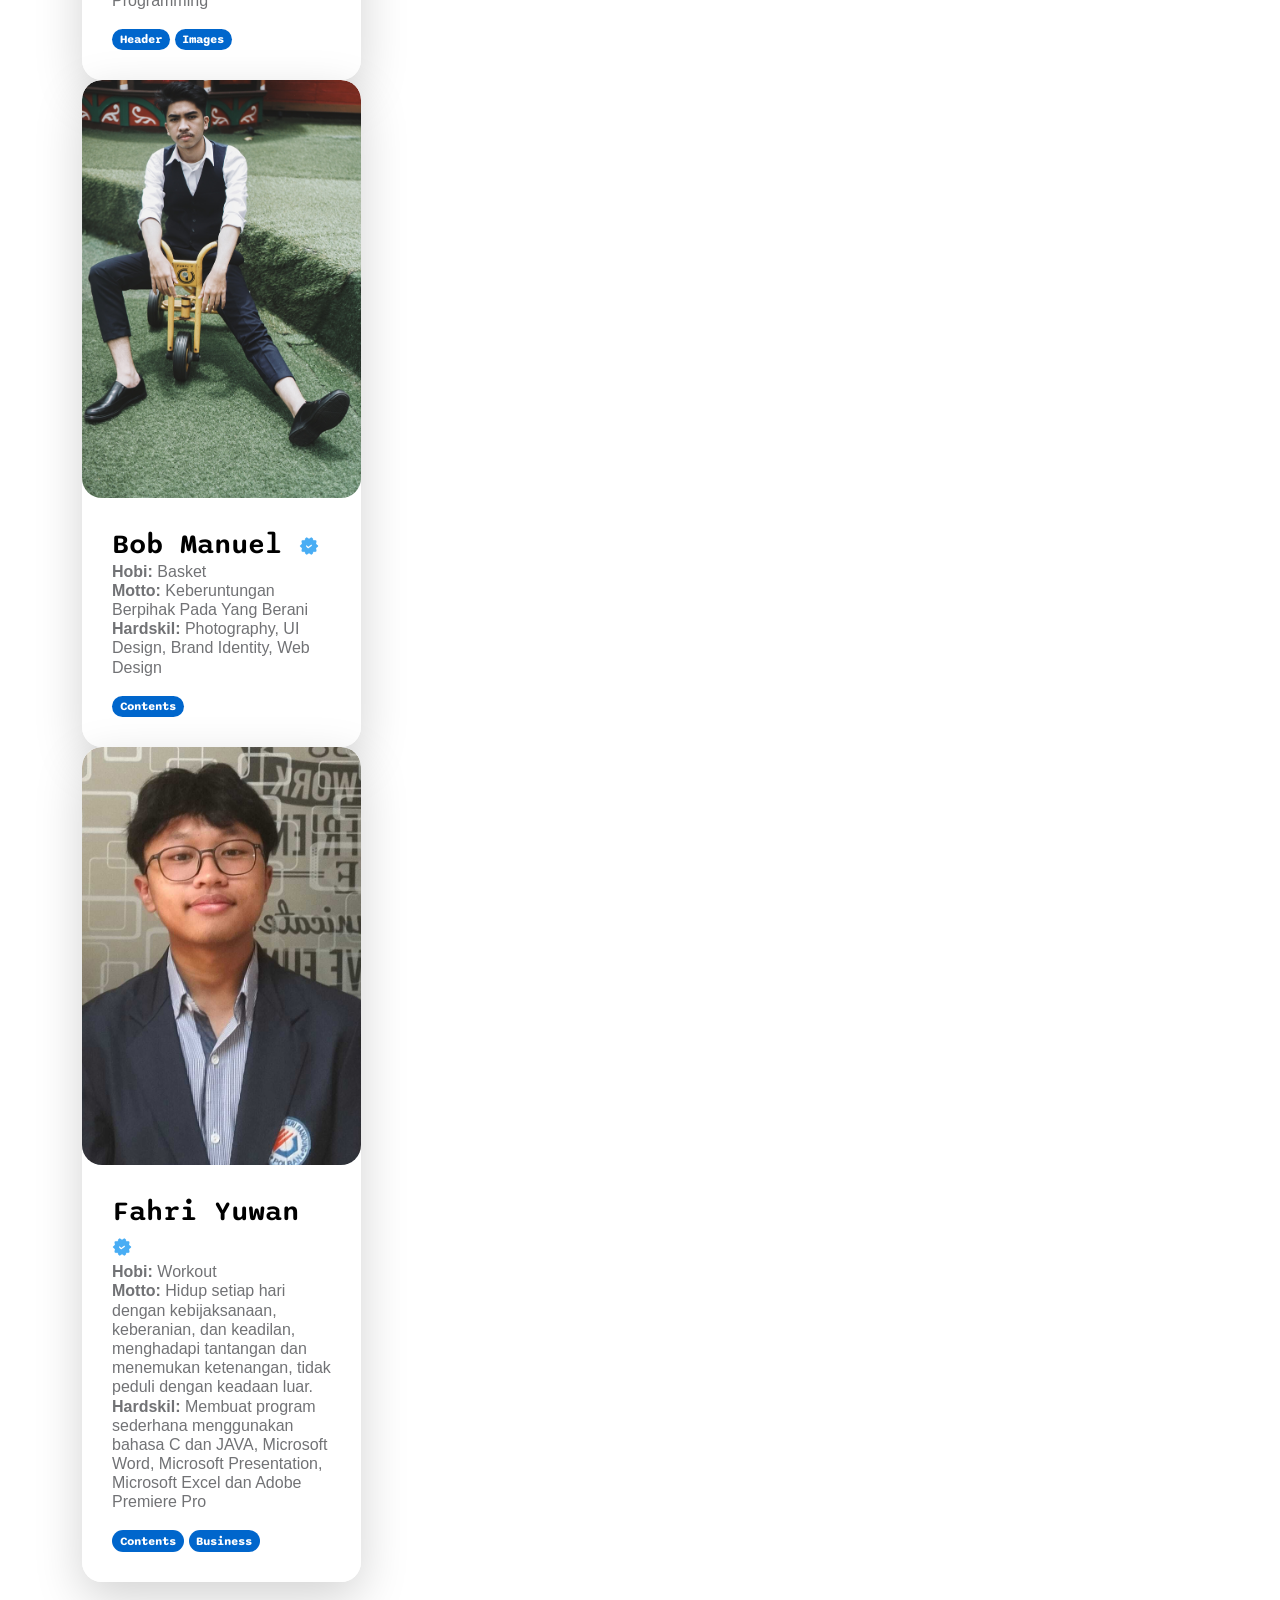
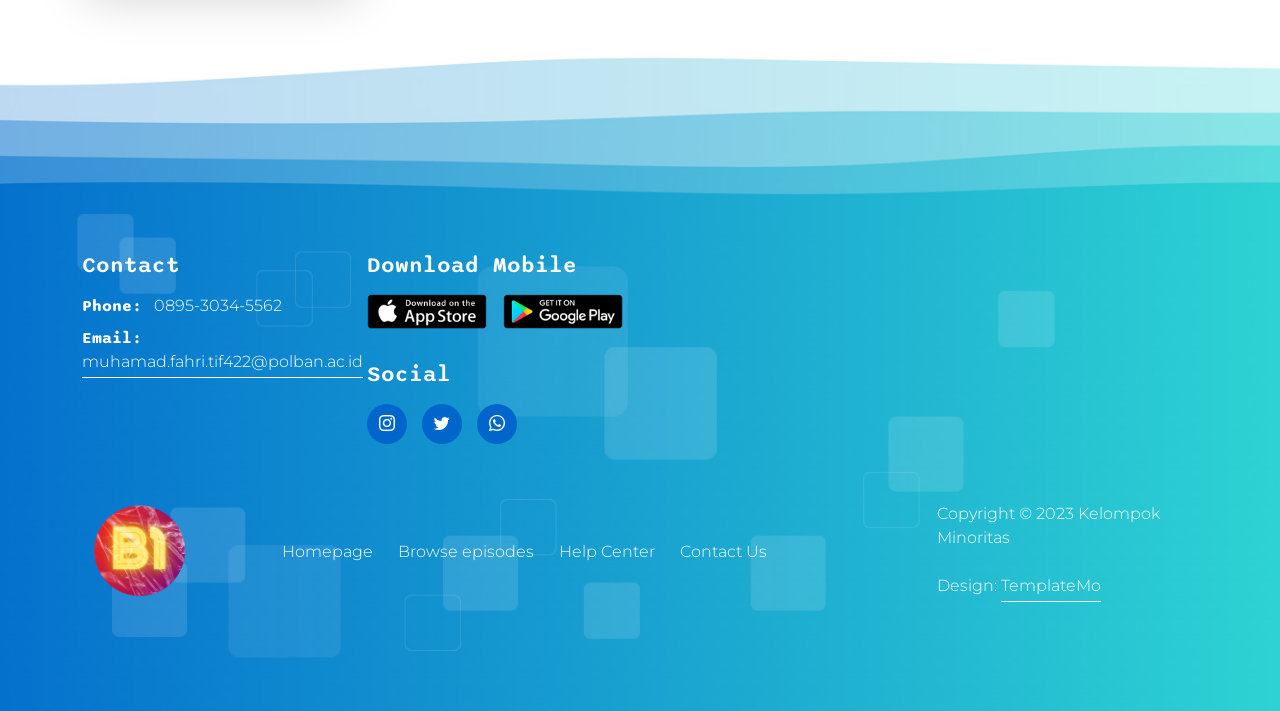
==== commit 8a3471c0: "Merge pull request #3 from raizenway/hari PenghapusanFiturTidakTerpakai" ====
--- a/about.html
+++ b/about.html
@@ -150,15 +150,11 @@
                                 <div class="social-share">
                                         <ul class="social-icon">
                                             <li class="social-icon-item">
-                                                <a href="#" class="social-icon-link bi-twitter"></a>
+                                                <a href="https://www.instagram.com/harisantoso03" class="social-icon-link bi-instagram"></a>
                                             </li>
 
                                             <li class="social-icon-item">
-                                                <a href="#" class="social-icon-link bi-facebook"></a>
-                                            </li>
-
-                                            <li class="social-icon-item">
-                                                <a href="#" class="social-icon-link bi-pinterest"></a>
+                                                <a href="https://web.facebook.com/ijen03" class="social-icon-link bi-facebook"></a>
                                             </li>
                                         </ul>
                                     </div>
@@ -173,6 +169,8 @@
                                     <h4 class="mb-2">
                                         Jeihan Ilham
                                         <img src="images/verified.png" class="verified-image img-fluid" alt="">
+                                        <p style="font-family: Arial"> <b>Hobi:</b> Mendengarkan musik<br><b>Motto:</b> Apa pun yang terjadi, terjadi, saya tidak takut akan apapun yang ada di depan saya. Saya suka banyak tantangan saat saya hidup sehingga ketika saya selesai, saya tidak punya penyesalan dan ini adalah apa adanya.<br><b>Hardskil:</b> Pembuatan Web, Pemrosesan Data, Pembuatan Game, dan Keterampilan Programming<br></p>
+										
                                     </h4>
 
                                     <span class="badge">Header</span>
@@ -206,7 +204,8 @@
                                     <h4 class="mb-2">
                                         Bob Manuel
                                         <img src="images/verified.png" class="verified-image img-fluid" alt="">
-                                    </h4>
+                                         <p style="font-family: Arial"> <b>Hobi:</b> Basket<br><b>Motto:</b> Keberuntungan Berpihak Pada Yang Berani<br><b>Hardskil:</b> Photography, UI Design, Brand Identity, Web Design<br></p>
+									</h4>
 
                                     <span class="badge">Contents</span>
                                 </div>
@@ -214,12 +213,12 @@
                                 <div class="social-share">
                                         <ul class="social-icon">
                                             <li class="social-icon-item">
-                                                <a href="#" class="social-icon-link bi-linkedin"></a>
+                                                <a href="https://twitter.com/Bobskaii" class="social-icon-link bi-twitter"></a>
                                             </li>
-
-                                            <li class="social-icon-item">
-                                                <a href="#" class="social-icon-link bi-whatsapp"></a>
-                                            </li>
+                                        <li class="social-icon-item">
+                                            <a href="https://www.instagram.com/bobmnueel" class="social-icon-link bi-instagram"></a>
+                                        </li>											
+
                                         </ul>
                                     </div>
                             </div>
@@ -233,7 +232,8 @@
                                     <h4 class="mb-2">
                                         Fahri Yuwan
                                         <img src="images/verified.png" class="verified-image img-fluid" alt="">
-                                    </h4>
+                                        <p style="font-family: Arial"> <b>Hobi:</b> Workout<br><b>Motto:</b> Hidup setiap hari dengan kebijaksanaan, keberanian, dan keadilan, menghadapi tantangan dan menemukan ketenangan, tidak peduli dengan keadaan luar.<br><b>Hardskil:</b> Membuat program sederhana menggunakan bahasa C dan JAVA, Microsoft Word, Microsoft Presentation, Microsoft Excel dan Adobe Premiere Pro<br></p>                                    
+									</h4>
 
                                     <span class="badge">Contents</span>
 
@@ -242,6 +242,9 @@
 
                                 <div class="social-share">
                                     <ul class="social-icon">
+                                        <li class="social-icon-item">
+                                            <a href="https://www.instagram.com/fahriyuwan_12" class="social-icon-link bi-instagram"></a>
+                                        </li>									
                                         <li class="social-icon-item">
                                             <a href="https://twitter.com/Yuuhhhuuuu2" class="social-icon-link bi-twitter"></a>
                                         </li>
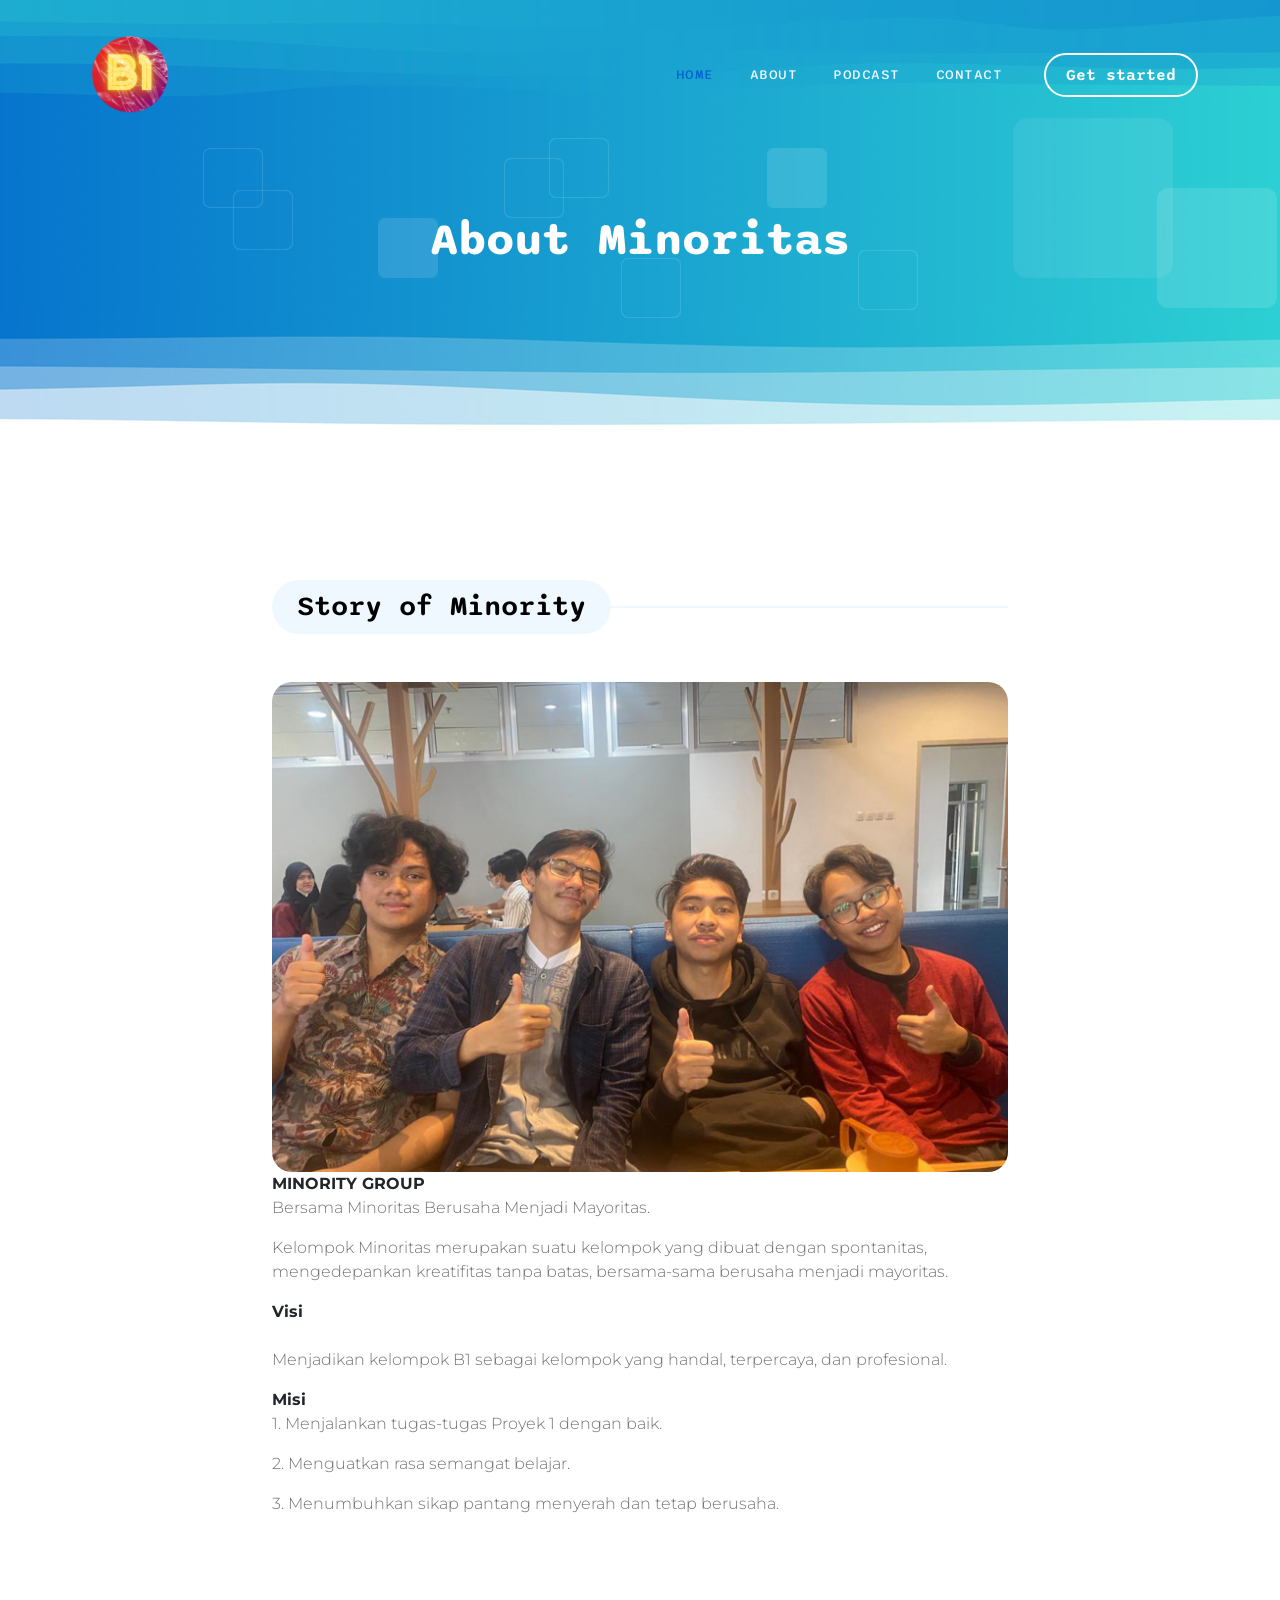
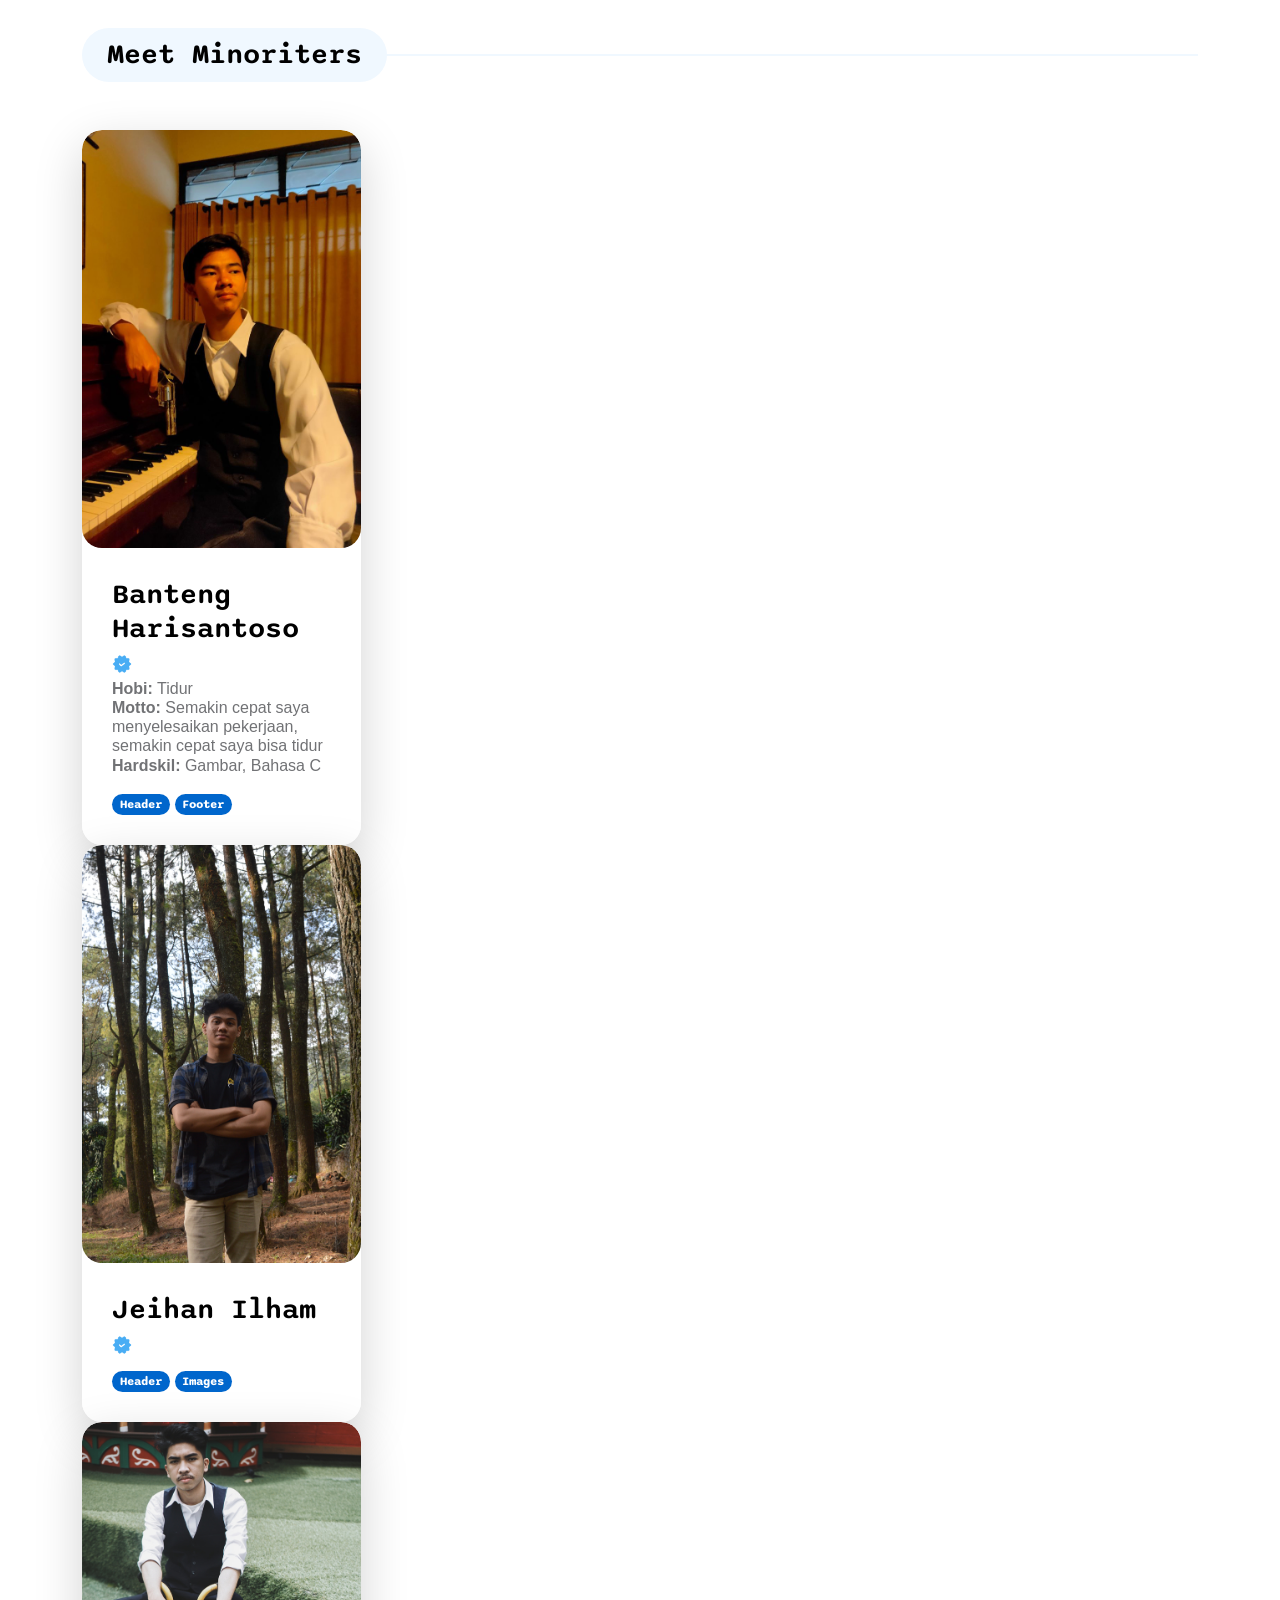
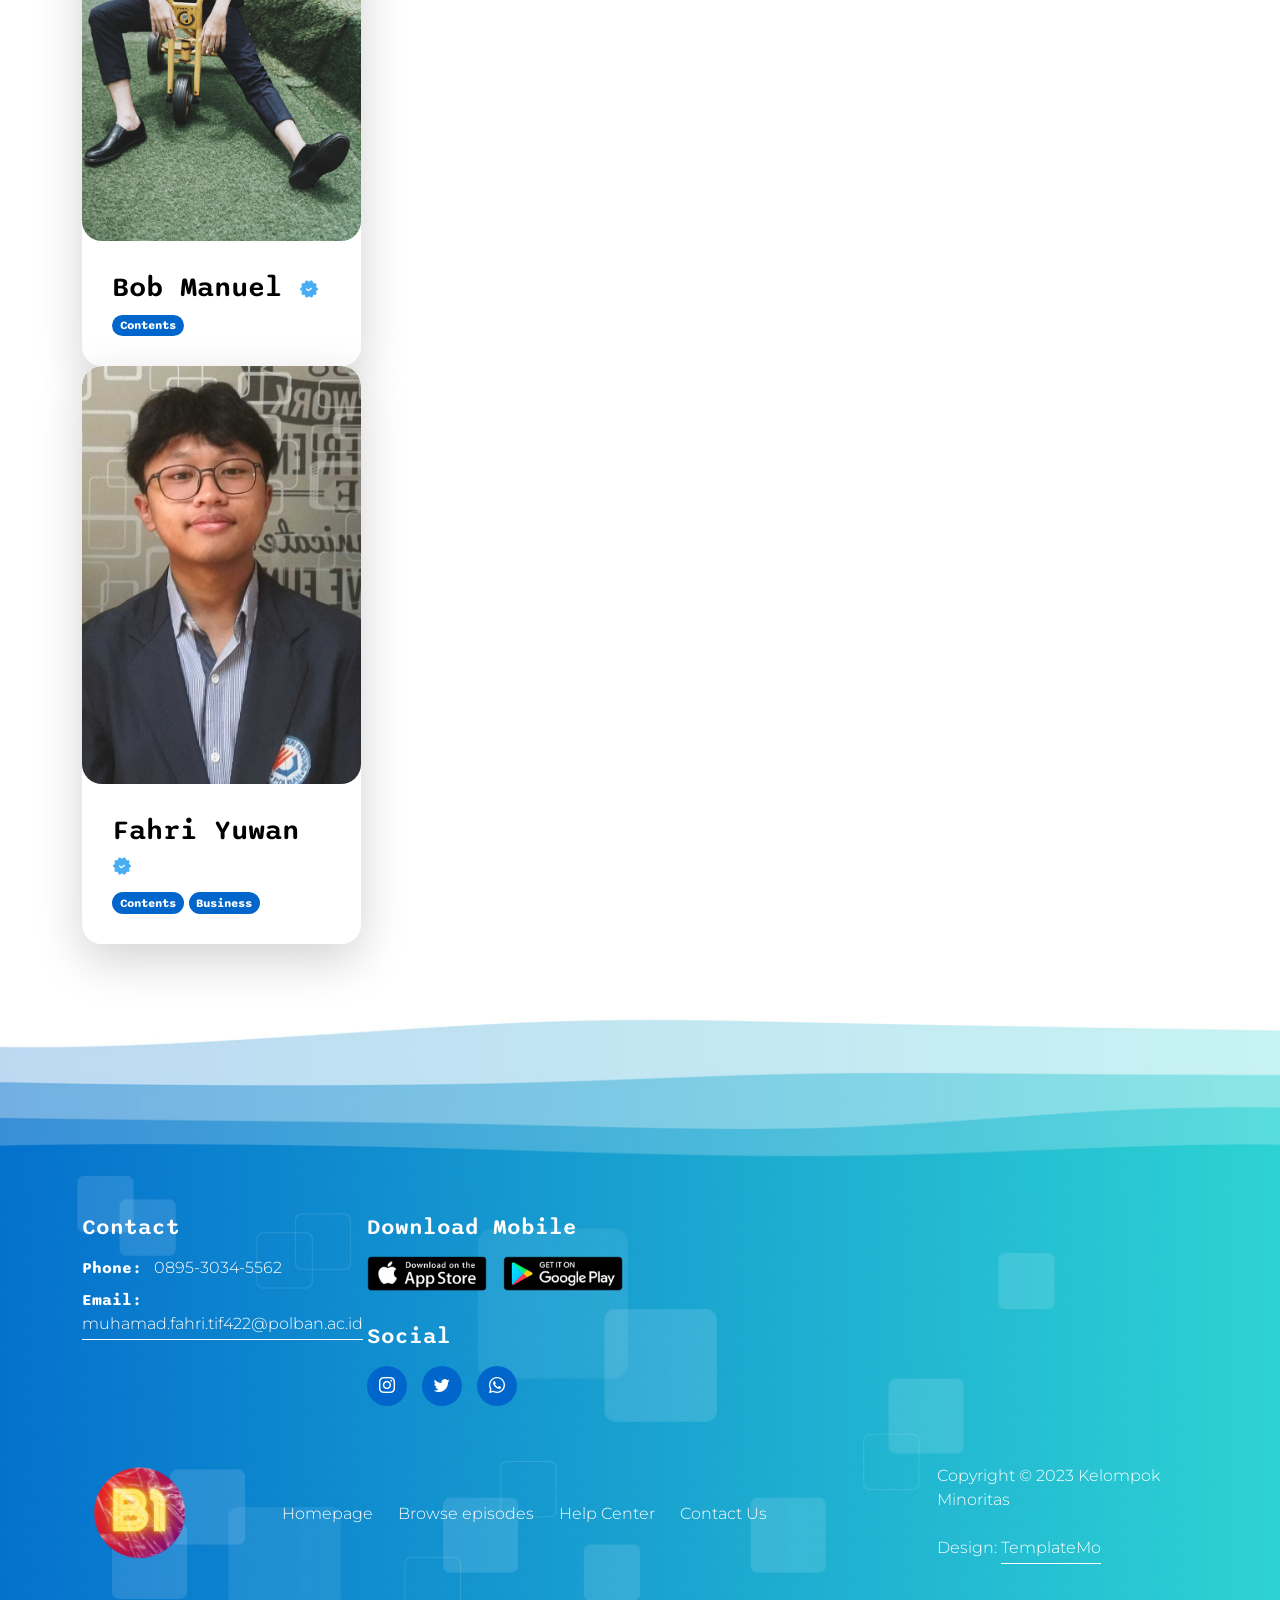
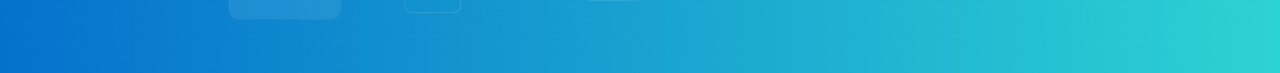
==== commit cd185e50: "PushUlang" ====
--- a/about.html
+++ b/about.html
@@ -44,15 +44,7 @@
                         <img src="images/pod-talk-logo.png" class="logo-image img-fluid" alt="templatemo pod talk">
                     </a>
 
-                    <form action="#" method="get" class="custom-form search-form flex-fill me-3" role="search">
-                        <div class="input-group input-group-lg">    
-                            <input name="search" type="search" class="form-control" id="search" placeholder="Search Podcast" aria-label="Search">
-
-                            <button type="submit" class="form-control" id="submit">
-                                <i class="bi-search"></i>
-                            </button>
-                        </div>
-                    </form>
+                    
     
                     <button class="navbar-toggler" type="button" data-bs-toggle="collapse" data-bs-target="#navbarNav" aria-controls="navbarNav" aria-expanded="false" aria-label="Toggle navigation">
                         <span class="navbar-toggler-icon"></span>
@@ -150,11 +142,15 @@
                                 <div class="social-share">
                                         <ul class="social-icon">
                                             <li class="social-icon-item">
-                                                <a href="https://www.instagram.com/harisantoso03" class="social-icon-link bi-instagram"></a>
-                                            </li>
-
-                                            <li class="social-icon-item">
-                                                <a href="https://web.facebook.com/ijen03" class="social-icon-link bi-facebook"></a>
+                                                <a href="#" class="social-icon-link bi-twitter"></a>
+                                            </li>
+
+                                            <li class="social-icon-item">
+                                                <a href="#" class="social-icon-link bi-facebook"></a>
+                                            </li>
+
+                                            <li class="social-icon-item">
+                                                <a href="#" class="social-icon-link bi-pinterest"></a>
                                             </li>
                                         </ul>
                                     </div>
@@ -169,8 +165,6 @@
                                     <h4 class="mb-2">
                                         Jeihan Ilham
                                         <img src="images/verified.png" class="verified-image img-fluid" alt="">
-                                        <p style="font-family: Arial"> <b>Hobi:</b> Mendengarkan musik<br><b>Motto:</b> Apa pun yang terjadi, terjadi, saya tidak takut akan apapun yang ada di depan saya. Saya suka banyak tantangan saat saya hidup sehingga ketika saya selesai, saya tidak punya penyesalan dan ini adalah apa adanya.<br><b>Hardskil:</b> Pembuatan Web, Pemrosesan Data, Pembuatan Game, dan Keterampilan Programming<br></p>
-										
                                     </h4>
 
                                     <span class="badge">Header</span>
@@ -204,8 +198,7 @@
                                     <h4 class="mb-2">
                                         Bob Manuel
                                         <img src="images/verified.png" class="verified-image img-fluid" alt="">
-                                         <p style="font-family: Arial"> <b>Hobi:</b> Basket<br><b>Motto:</b> Keberuntungan Berpihak Pada Yang Berani<br><b>Hardskil:</b> Photography, UI Design, Brand Identity, Web Design<br></p>
-									</h4>
+                                    </h4>
 
                                     <span class="badge">Contents</span>
                                 </div>
@@ -213,12 +206,12 @@
                                 <div class="social-share">
                                         <ul class="social-icon">
                                             <li class="social-icon-item">
-                                                <a href="https://twitter.com/Bobskaii" class="social-icon-link bi-twitter"></a>
-                                            </li>
-                                        <li class="social-icon-item">
-                                            <a href="https://www.instagram.com/bobmnueel" class="social-icon-link bi-instagram"></a>
-                                        </li>											
-
+                                                <a href="#" class="social-icon-link bi-linkedin"></a>
+                                            </li>
+
+                                            <li class="social-icon-item">
+                                                <a href="#" class="social-icon-link bi-whatsapp"></a>
+                                            </li>
                                         </ul>
                                     </div>
                             </div>
@@ -232,8 +225,7 @@
                                     <h4 class="mb-2">
                                         Fahri Yuwan
                                         <img src="images/verified.png" class="verified-image img-fluid" alt="">
-                                        <p style="font-family: Arial"> <b>Hobi:</b> Workout<br><b>Motto:</b> Hidup setiap hari dengan kebijaksanaan, keberanian, dan keadilan, menghadapi tantangan dan menemukan ketenangan, tidak peduli dengan keadaan luar.<br><b>Hardskil:</b> Membuat program sederhana menggunakan bahasa C dan JAVA, Microsoft Word, Microsoft Presentation, Microsoft Excel dan Adobe Premiere Pro<br></p>                                    
-									</h4>
+                                    </h4>
 
                                     <span class="badge">Contents</span>
 
@@ -242,9 +234,6 @@
 
                                 <div class="social-share">
                                     <ul class="social-icon">
-                                        <li class="social-icon-item">
-                                            <a href="https://www.instagram.com/fahriyuwan_12" class="social-icon-link bi-instagram"></a>
-                                        </li>									
                                         <li class="social-icon-item">
                                             <a href="https://twitter.com/Yuuhhhuuuu2" class="social-icon-link bi-twitter"></a>
                                         </li>
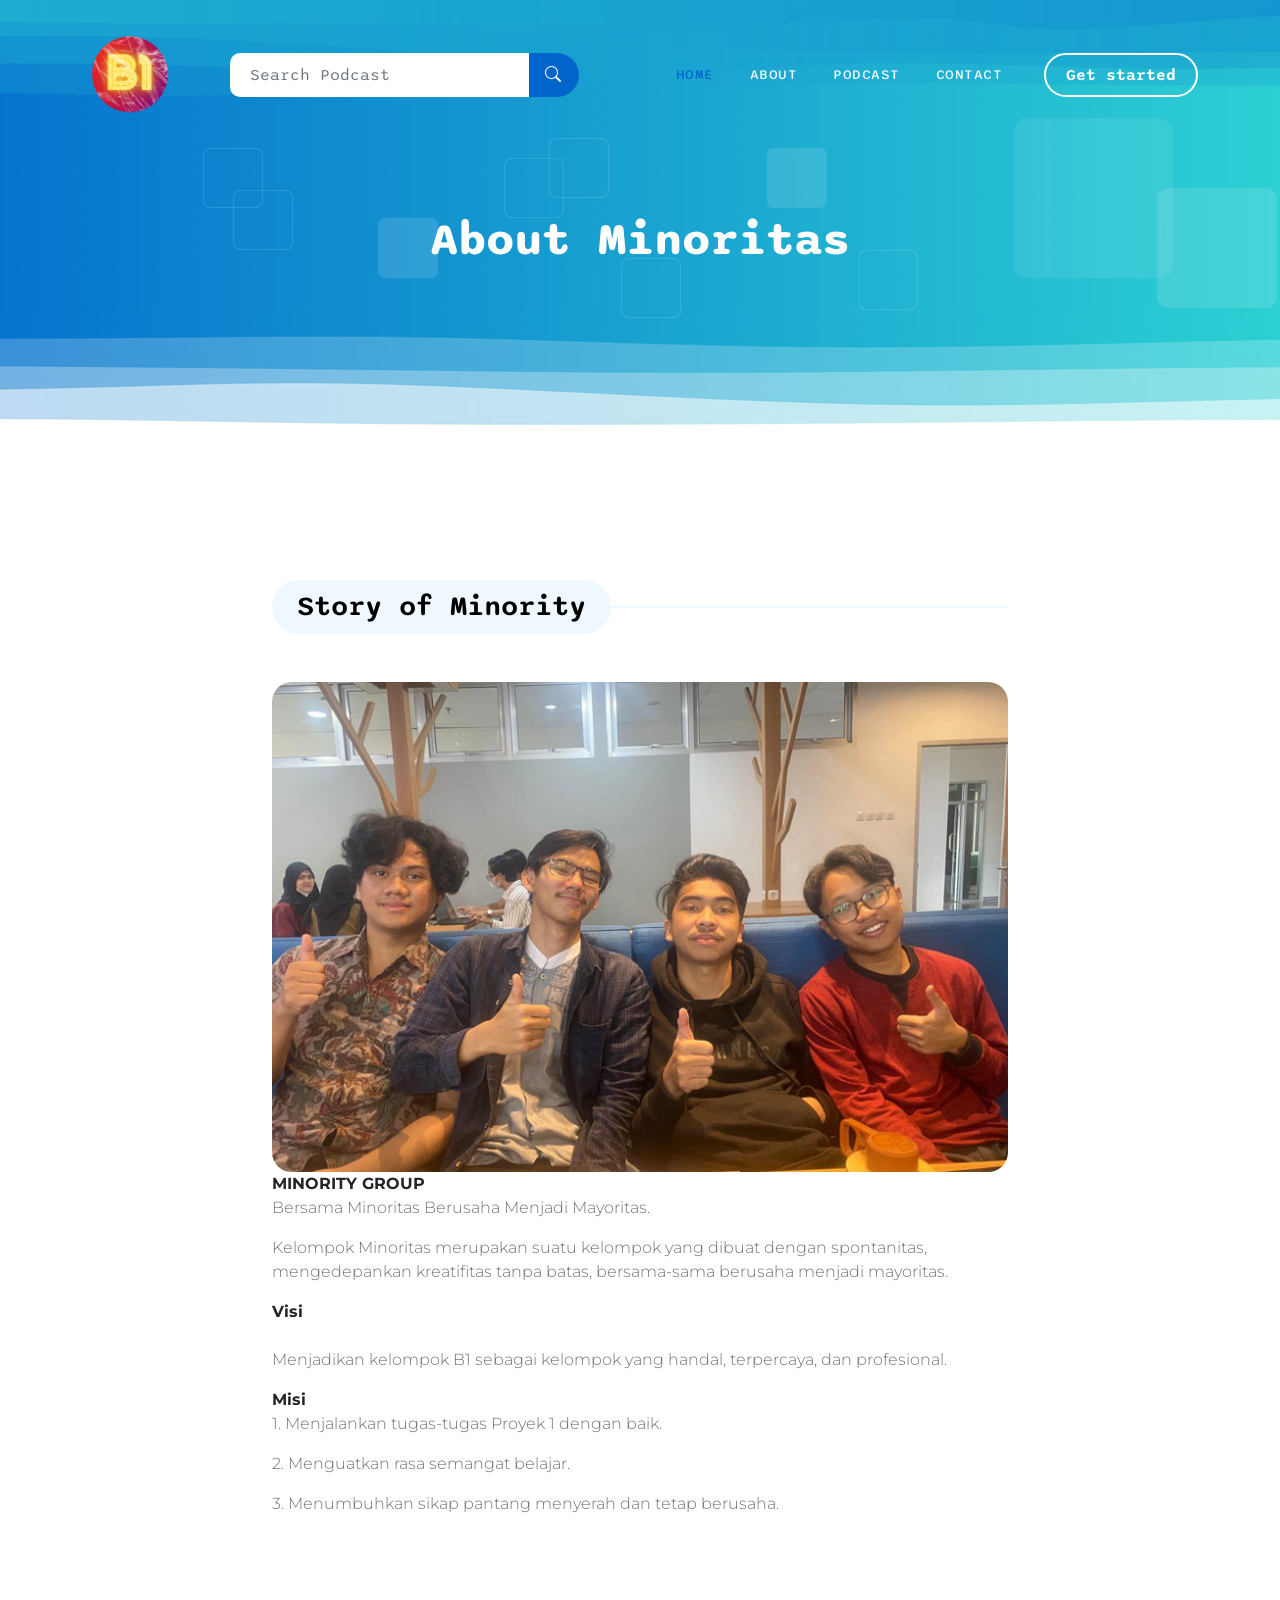
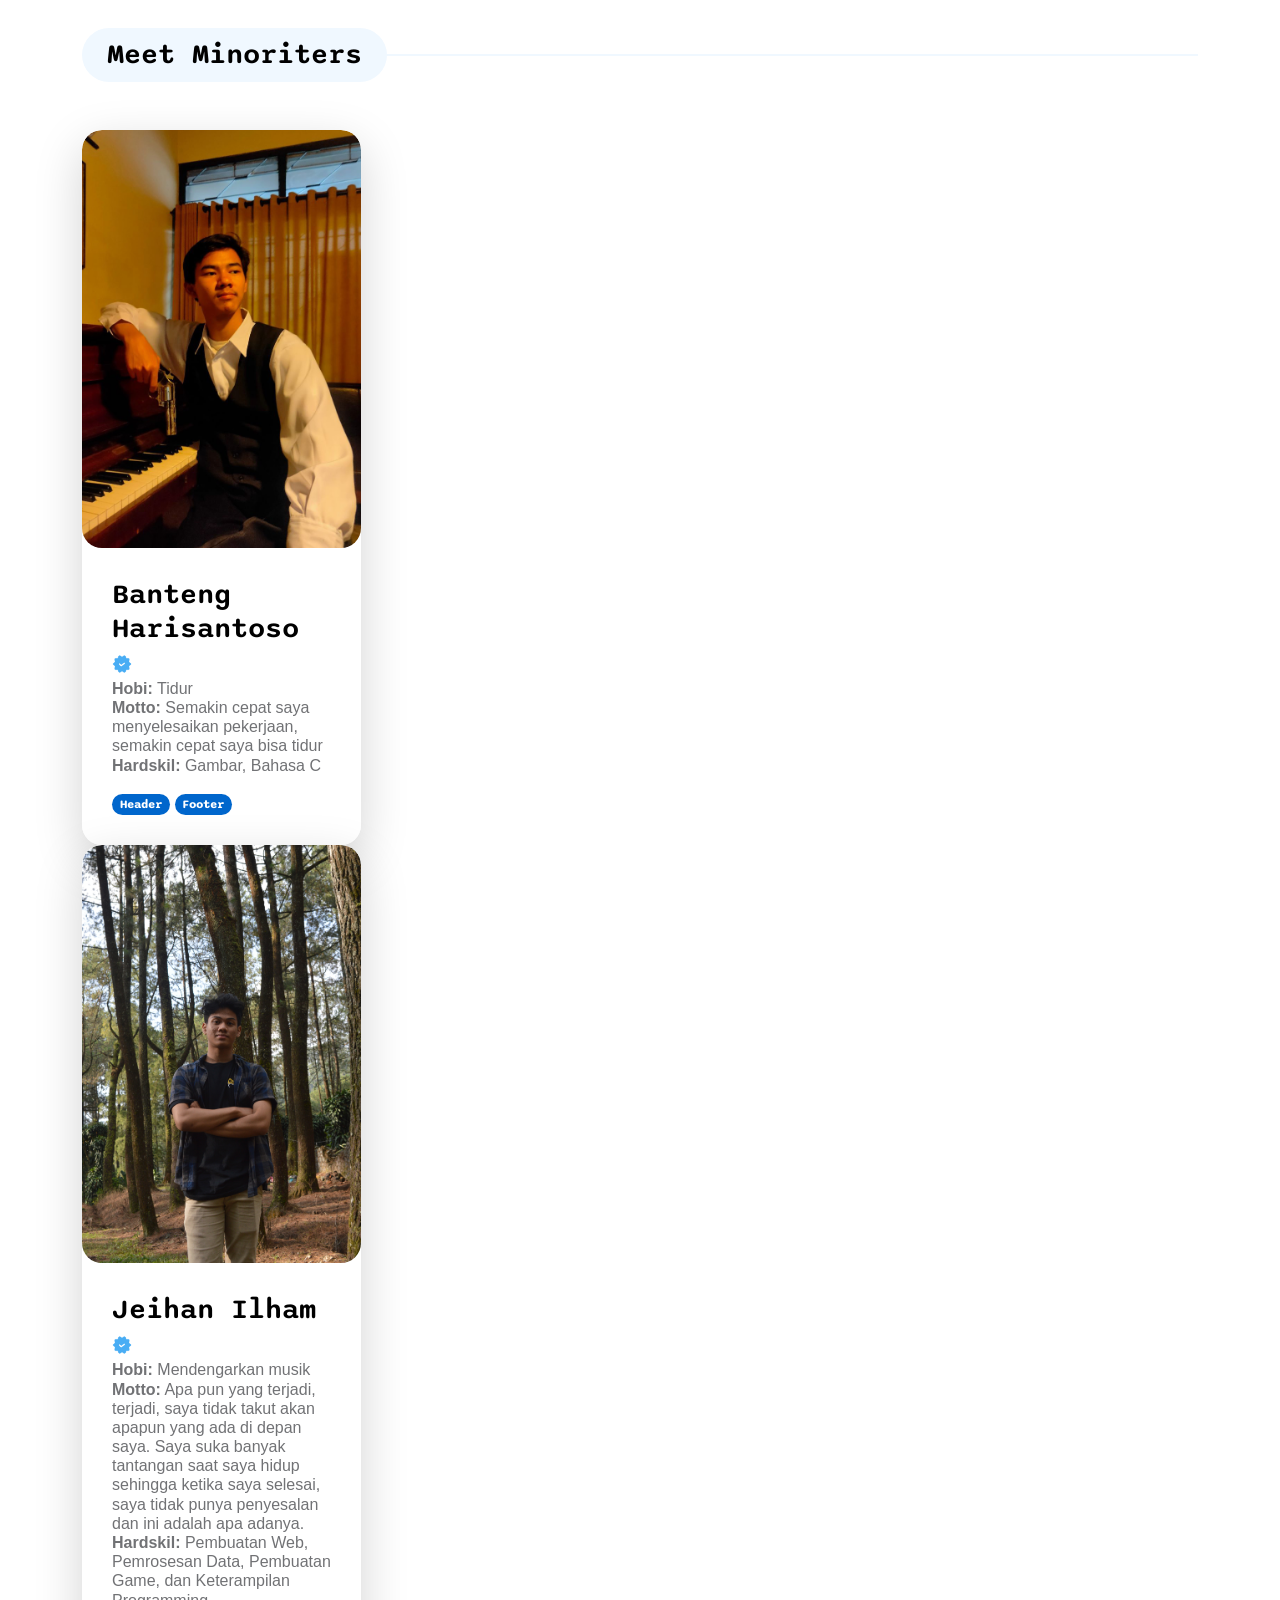
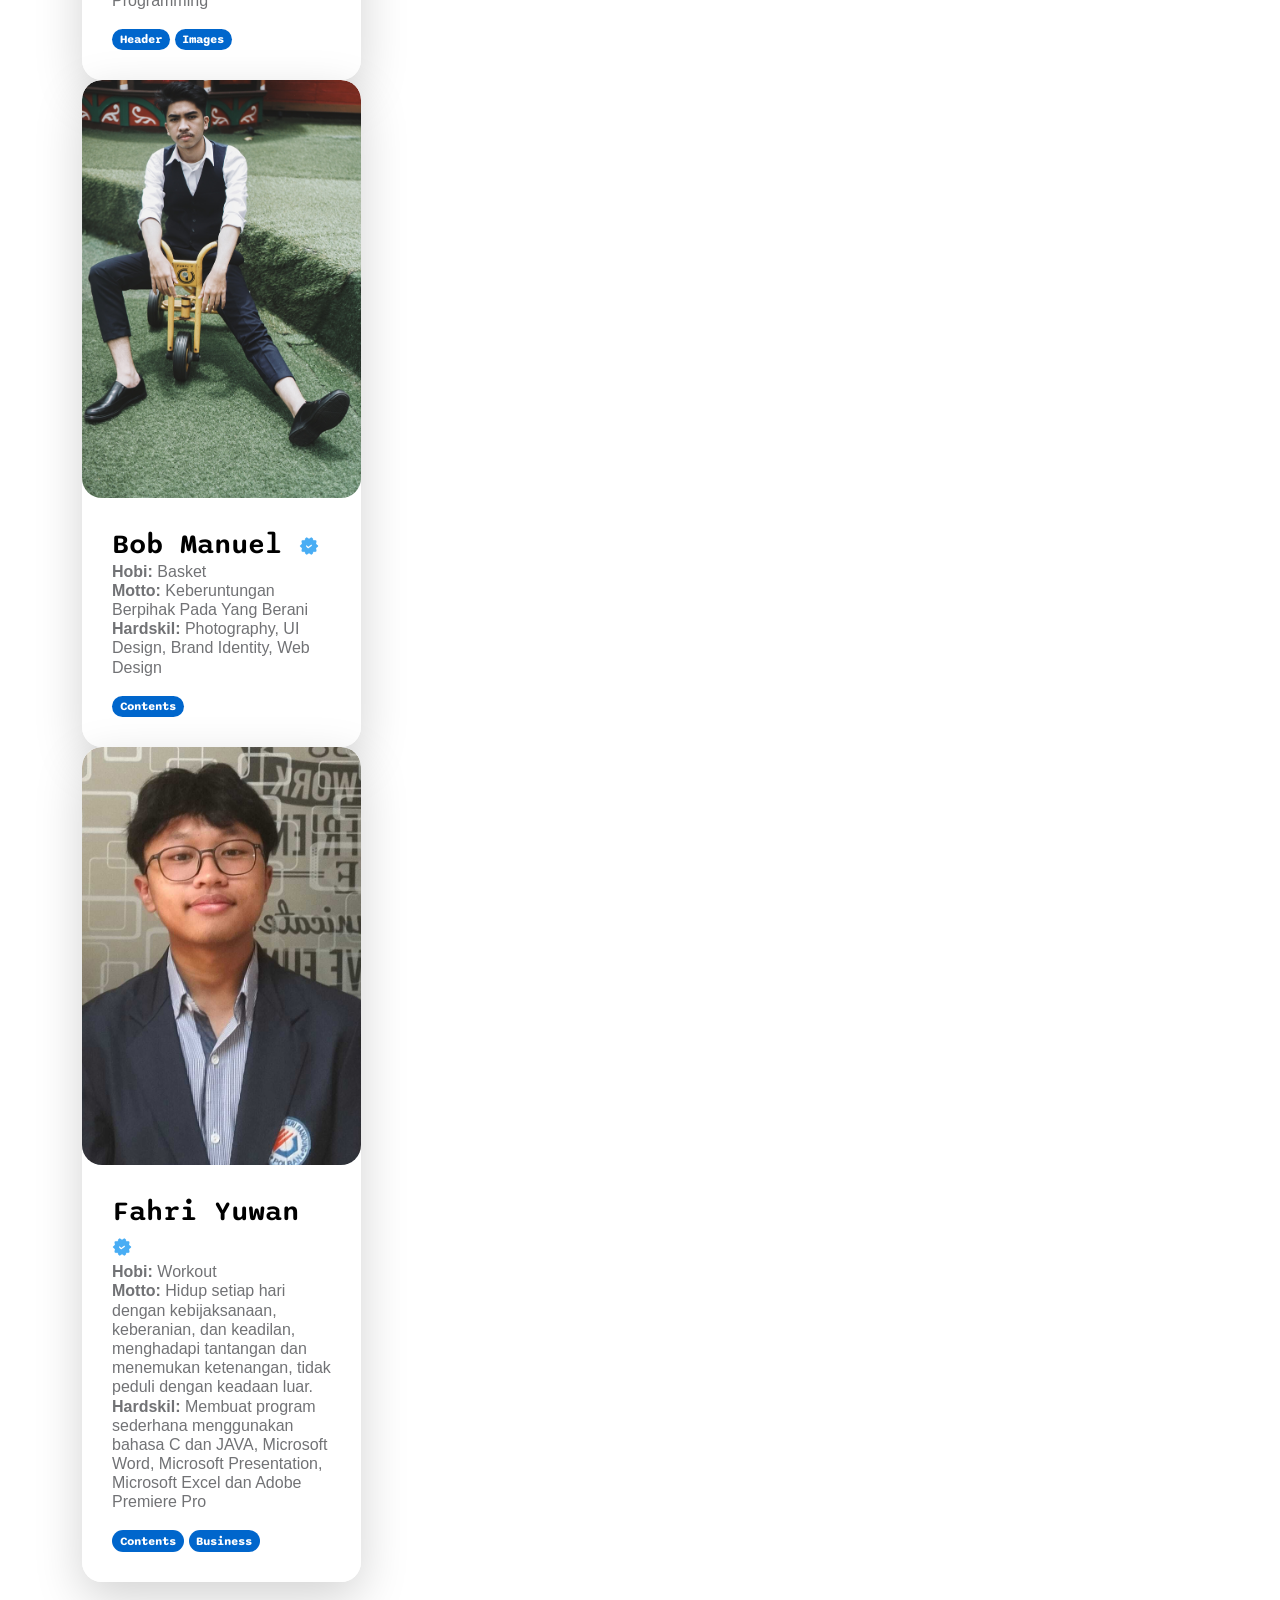
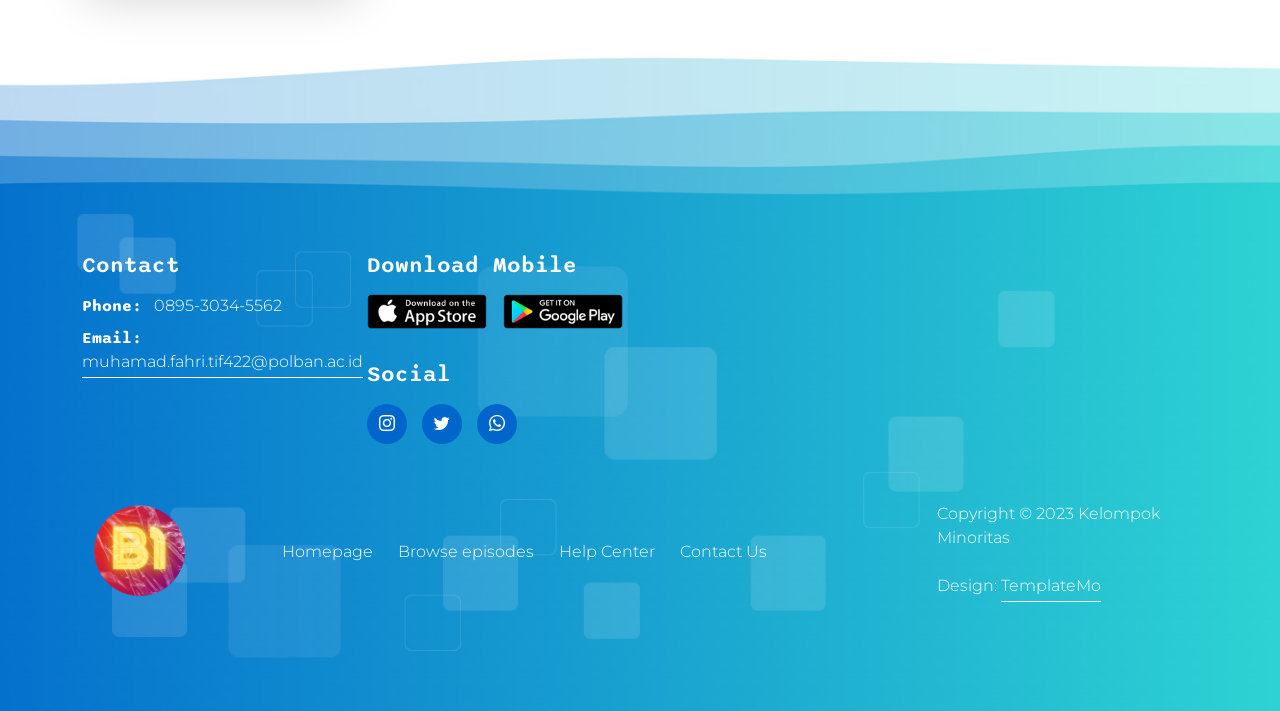
==== commit 86a1a79f: "Merge branch 'main' into Yuwan" ====
--- a/about.html
+++ b/about.html
@@ -44,7 +44,15 @@
                         <img src="images/pod-talk-logo.png" class="logo-image img-fluid" alt="templatemo pod talk">
                     </a>
 
-                    
+                    <form action="#" method="get" class="custom-form search-form flex-fill me-3" role="search">
+                        <div class="input-group input-group-lg">    
+                            <input name="search" type="search" class="form-control" id="search" placeholder="Search Podcast" aria-label="Search">
+
+                            <button type="submit" class="form-control" id="submit">
+                                <i class="bi-search"></i>
+                            </button>
+                        </div>
+                    </form>
     
                     <button class="navbar-toggler" type="button" data-bs-toggle="collapse" data-bs-target="#navbarNav" aria-controls="navbarNav" aria-expanded="false" aria-label="Toggle navigation">
                         <span class="navbar-toggler-icon"></span>
@@ -142,15 +150,11 @@
                                 <div class="social-share">
                                         <ul class="social-icon">
                                             <li class="social-icon-item">
-                                                <a href="#" class="social-icon-link bi-twitter"></a>
+                                                <a href="https://www.instagram.com/harisantoso03" class="social-icon-link bi-instagram"></a>
                                             </li>
 
                                             <li class="social-icon-item">
-                                                <a href="#" class="social-icon-link bi-facebook"></a>
-                                            </li>
-
-                                            <li class="social-icon-item">
-                                                <a href="#" class="social-icon-link bi-pinterest"></a>
+                                                <a href="https://web.facebook.com/ijen03" class="social-icon-link bi-facebook"></a>
                                             </li>
                                         </ul>
                                     </div>
@@ -165,6 +169,8 @@
                                     <h4 class="mb-2">
                                         Jeihan Ilham
                                         <img src="images/verified.png" class="verified-image img-fluid" alt="">
+                                        <p style="font-family: Arial"> <b>Hobi:</b> Mendengarkan musik<br><b>Motto:</b> Apa pun yang terjadi, terjadi, saya tidak takut akan apapun yang ada di depan saya. Saya suka banyak tantangan saat saya hidup sehingga ketika saya selesai, saya tidak punya penyesalan dan ini adalah apa adanya.<br><b>Hardskil:</b> Pembuatan Web, Pemrosesan Data, Pembuatan Game, dan Keterampilan Programming<br></p>
+										
                                     </h4>
 
                                     <span class="badge">Header</span>
@@ -198,7 +204,8 @@
                                     <h4 class="mb-2">
                                         Bob Manuel
                                         <img src="images/verified.png" class="verified-image img-fluid" alt="">
-                                    </h4>
+                                         <p style="font-family: Arial"> <b>Hobi:</b> Basket<br><b>Motto:</b> Keberuntungan Berpihak Pada Yang Berani<br><b>Hardskil:</b> Photography, UI Design, Brand Identity, Web Design<br></p>
+									</h4>
 
                                     <span class="badge">Contents</span>
                                 </div>
@@ -206,12 +213,12 @@
                                 <div class="social-share">
                                         <ul class="social-icon">
                                             <li class="social-icon-item">
-                                                <a href="#" class="social-icon-link bi-linkedin"></a>
+                                                <a href="https://twitter.com/Bobskaii" class="social-icon-link bi-twitter"></a>
                                             </li>
-
-                                            <li class="social-icon-item">
-                                                <a href="#" class="social-icon-link bi-whatsapp"></a>
-                                            </li>
+                                        <li class="social-icon-item">
+                                            <a href="https://www.instagram.com/bobmnueel" class="social-icon-link bi-instagram"></a>
+                                        </li>											
+
                                         </ul>
                                     </div>
                             </div>
@@ -225,7 +232,8 @@
                                     <h4 class="mb-2">
                                         Fahri Yuwan
                                         <img src="images/verified.png" class="verified-image img-fluid" alt="">
-                                    </h4>
+                                        <p style="font-family: Arial"> <b>Hobi:</b> Workout<br><b>Motto:</b> Hidup setiap hari dengan kebijaksanaan, keberanian, dan keadilan, menghadapi tantangan dan menemukan ketenangan, tidak peduli dengan keadaan luar.<br><b>Hardskil:</b> Membuat program sederhana menggunakan bahasa C dan JAVA, Microsoft Word, Microsoft Presentation, Microsoft Excel dan Adobe Premiere Pro<br></p>                                    
+									</h4>
 
                                     <span class="badge">Contents</span>
 
@@ -234,6 +242,9 @@
 
                                 <div class="social-share">
                                     <ul class="social-icon">
+                                        <li class="social-icon-item">
+                                            <a href="https://www.instagram.com/fahriyuwan_12" class="social-icon-link bi-instagram"></a>
+                                        </li>									
                                         <li class="social-icon-item">
                                             <a href="https://twitter.com/Yuuhhhuuuu2" class="social-icon-link bi-twitter"></a>
                                         </li>
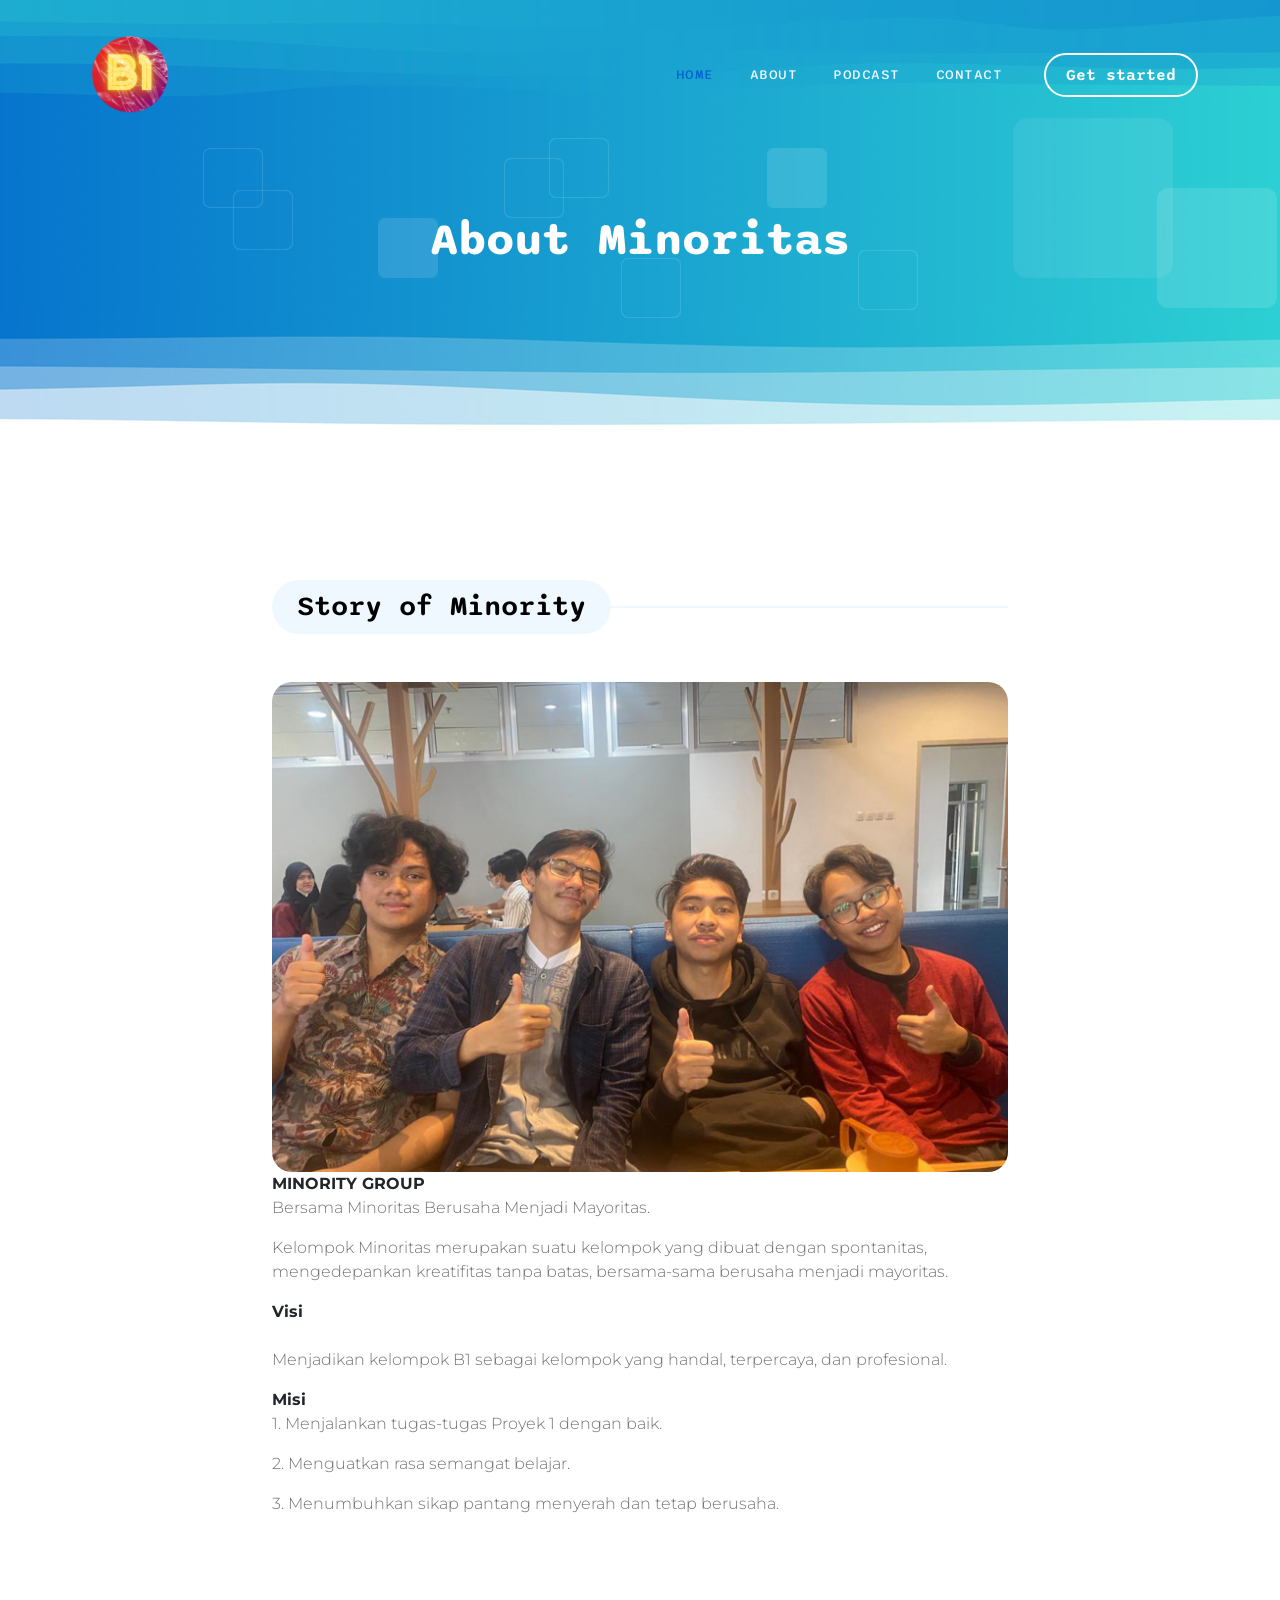
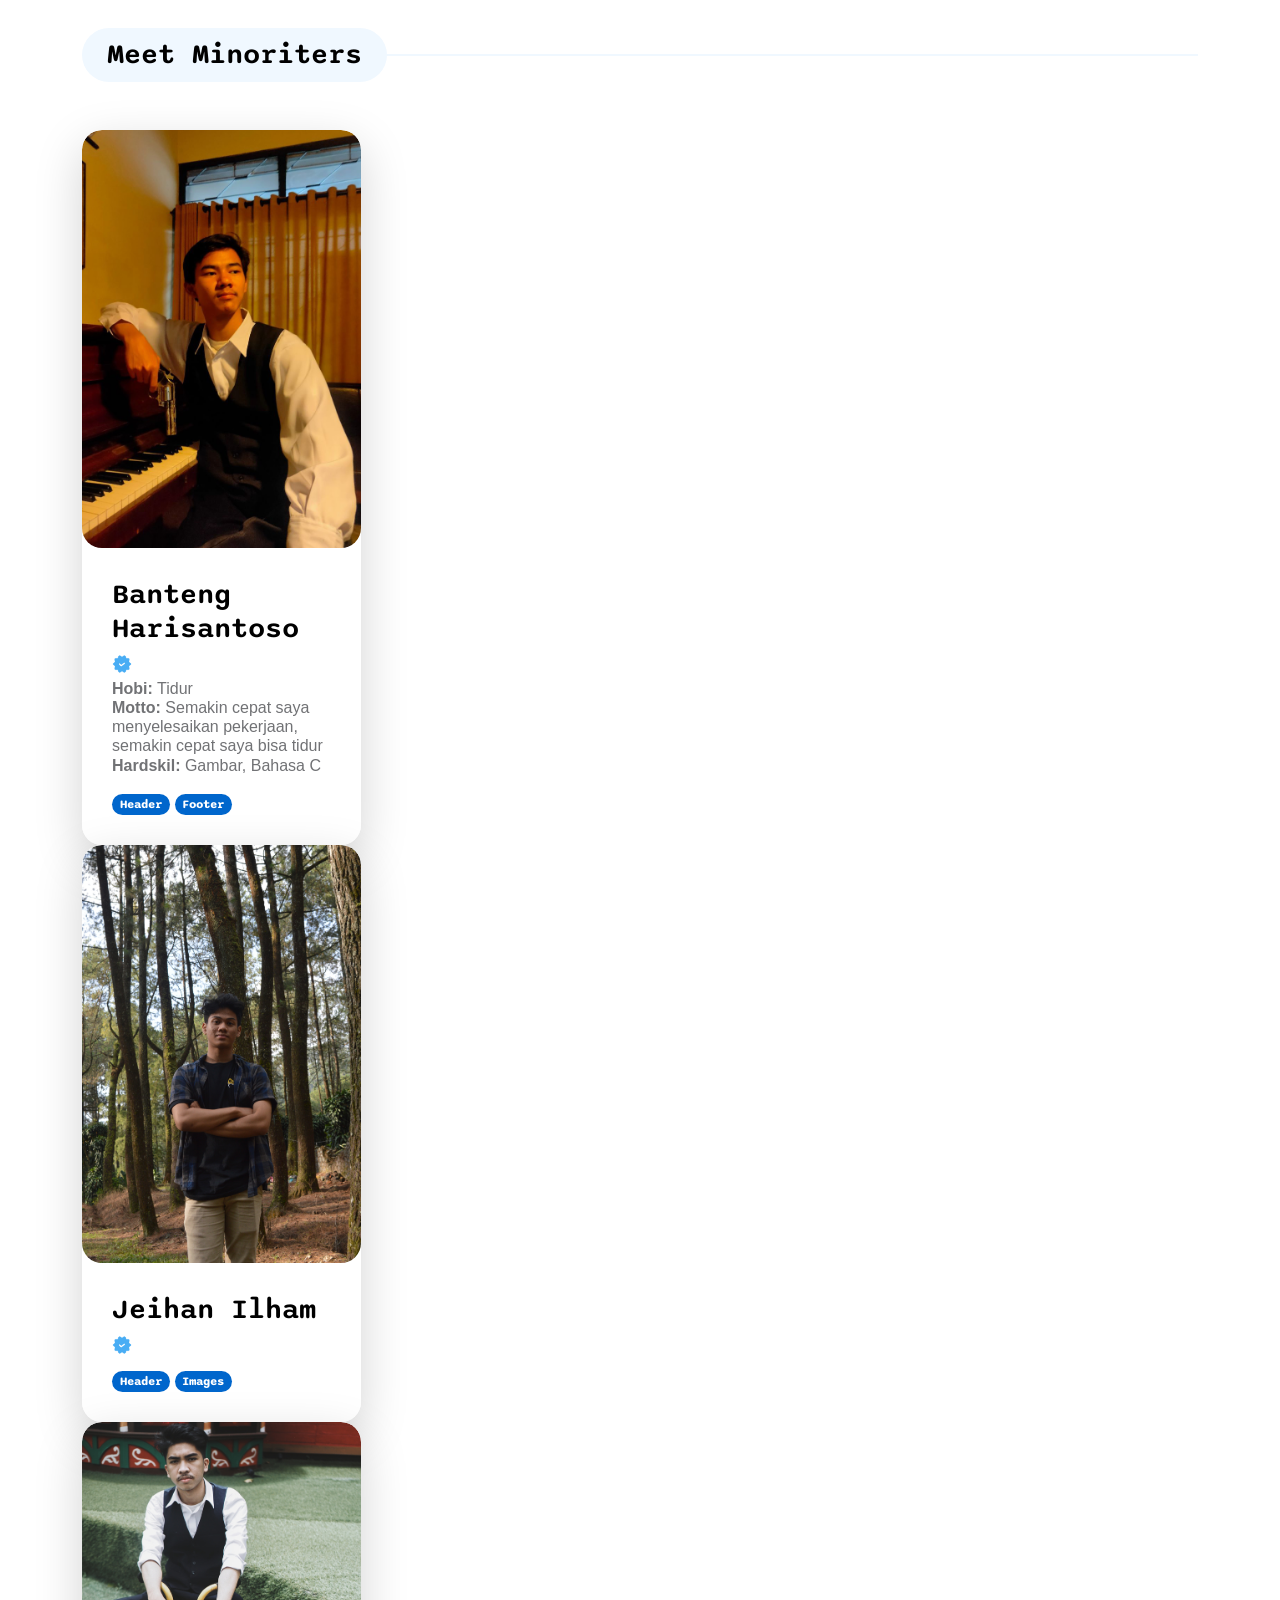
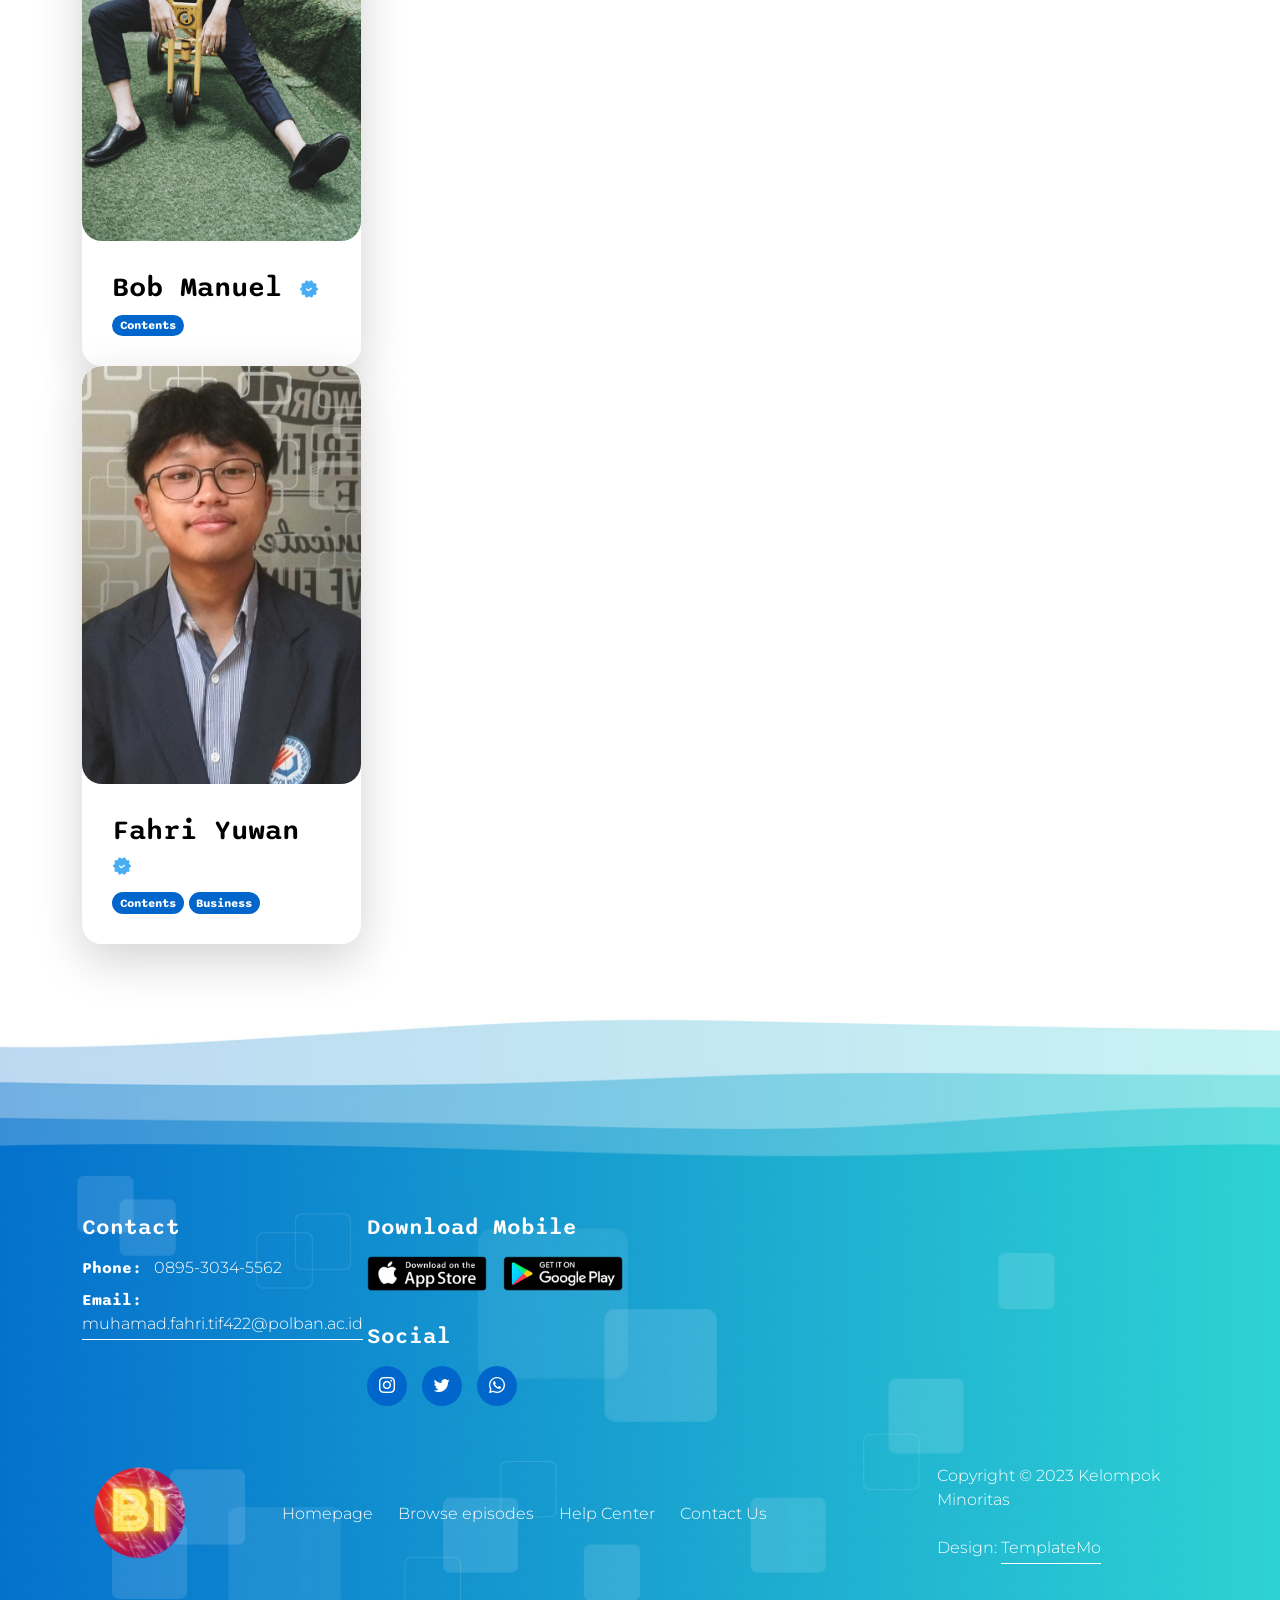
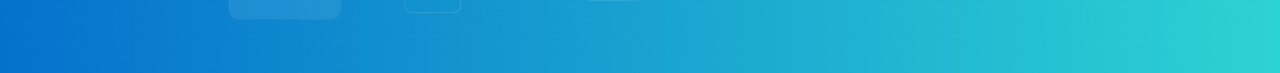
==== commit d5cde654: "HapusSearch" ====
--- a/about.html
+++ b/about.html
@@ -44,15 +44,7 @@
                         <img src="images/pod-talk-logo.png" class="logo-image img-fluid" alt="templatemo pod talk">
                     </a>
 
-                    <form action="#" method="get" class="custom-form search-form flex-fill me-3" role="search">
-                        <div class="input-group input-group-lg">    
-                            <input name="search" type="search" class="form-control" id="search" placeholder="Search Podcast" aria-label="Search">
-
-                            <button type="submit" class="form-control" id="submit">
-                                <i class="bi-search"></i>
-                            </button>
-                        </div>
-                    </form>
+                    
     
                     <button class="navbar-toggler" type="button" data-bs-toggle="collapse" data-bs-target="#navbarNav" aria-controls="navbarNav" aria-expanded="false" aria-label="Toggle navigation">
                         <span class="navbar-toggler-icon"></span>
@@ -78,7 +70,7 @@
                         </ul>
 
                         <div class="ms-4">
-                            <a href="#index.html" class="btn custom-btn custom-border-btn smoothscroll">Get started</a>
+                            <a href="index.html" class="btn custom-btn custom-border-btn smoothscroll">Get started</a>
                         </div>
                     </div>
                 </div>
@@ -150,11 +142,15 @@
                                 <div class="social-share">
                                         <ul class="social-icon">
                                             <li class="social-icon-item">
-                                                <a href="https://www.instagram.com/harisantoso03" class="social-icon-link bi-instagram"></a>
-                                            </li>
-
-                                            <li class="social-icon-item">
-                                                <a href="https://web.facebook.com/ijen03" class="social-icon-link bi-facebook"></a>
+                                                <a href="#" class="social-icon-link bi-twitter"></a>
+                                            </li>
+
+                                            <li class="social-icon-item">
+                                                <a href="#" class="social-icon-link bi-facebook"></a>
+                                            </li>
+
+                                            <li class="social-icon-item">
+                                                <a href="#" class="social-icon-link bi-pinterest"></a>
                                             </li>
                                         </ul>
                                     </div>
@@ -169,8 +165,6 @@
                                     <h4 class="mb-2">
                                         Jeihan Ilham
                                         <img src="images/verified.png" class="verified-image img-fluid" alt="">
-                                        <p style="font-family: Arial"> <b>Hobi:</b> Mendengarkan musik<br><b>Motto:</b> Apa pun yang terjadi, terjadi, saya tidak takut akan apapun yang ada di depan saya. Saya suka banyak tantangan saat saya hidup sehingga ketika saya selesai, saya tidak punya penyesalan dan ini adalah apa adanya.<br><b>Hardskil:</b> Pembuatan Web, Pemrosesan Data, Pembuatan Game, dan Keterampilan Programming<br></p>
-										
                                     </h4>
 
                                     <span class="badge">Header</span>
@@ -204,8 +198,7 @@
                                     <h4 class="mb-2">
                                         Bob Manuel
                                         <img src="images/verified.png" class="verified-image img-fluid" alt="">
-                                         <p style="font-family: Arial"> <b>Hobi:</b> Basket<br><b>Motto:</b> Keberuntungan Berpihak Pada Yang Berani<br><b>Hardskil:</b> Photography, UI Design, Brand Identity, Web Design<br></p>
-									</h4>
+                                    </h4>
 
                                     <span class="badge">Contents</span>
                                 </div>
@@ -213,12 +206,12 @@
                                 <div class="social-share">
                                         <ul class="social-icon">
                                             <li class="social-icon-item">
-                                                <a href="https://twitter.com/Bobskaii" class="social-icon-link bi-twitter"></a>
-                                            </li>
-                                        <li class="social-icon-item">
-                                            <a href="https://www.instagram.com/bobmnueel" class="social-icon-link bi-instagram"></a>
-                                        </li>											
-
+                                                <a href="#" class="social-icon-link bi-linkedin"></a>
+                                            </li>
+
+                                            <li class="social-icon-item">
+                                                <a href="#" class="social-icon-link bi-whatsapp"></a>
+                                            </li>
                                         </ul>
                                     </div>
                             </div>
@@ -232,8 +225,7 @@
                                     <h4 class="mb-2">
                                         Fahri Yuwan
                                         <img src="images/verified.png" class="verified-image img-fluid" alt="">
-                                        <p style="font-family: Arial"> <b>Hobi:</b> Workout<br><b>Motto:</b> Hidup setiap hari dengan kebijaksanaan, keberanian, dan keadilan, menghadapi tantangan dan menemukan ketenangan, tidak peduli dengan keadaan luar.<br><b>Hardskil:</b> Membuat program sederhana menggunakan bahasa C dan JAVA, Microsoft Word, Microsoft Presentation, Microsoft Excel dan Adobe Premiere Pro<br></p>                                    
-									</h4>
+                                    </h4>
 
                                     <span class="badge">Contents</span>
 
@@ -242,9 +234,6 @@
 
                                 <div class="social-share">
                                     <ul class="social-icon">
-                                        <li class="social-icon-item">
-                                            <a href="https://www.instagram.com/fahriyuwan_12" class="social-icon-link bi-instagram"></a>
-                                        </li>									
                                         <li class="social-icon-item">
                                             <a href="https://twitter.com/Yuuhhhuuuu2" class="social-icon-link bi-twitter"></a>
                                         </li>
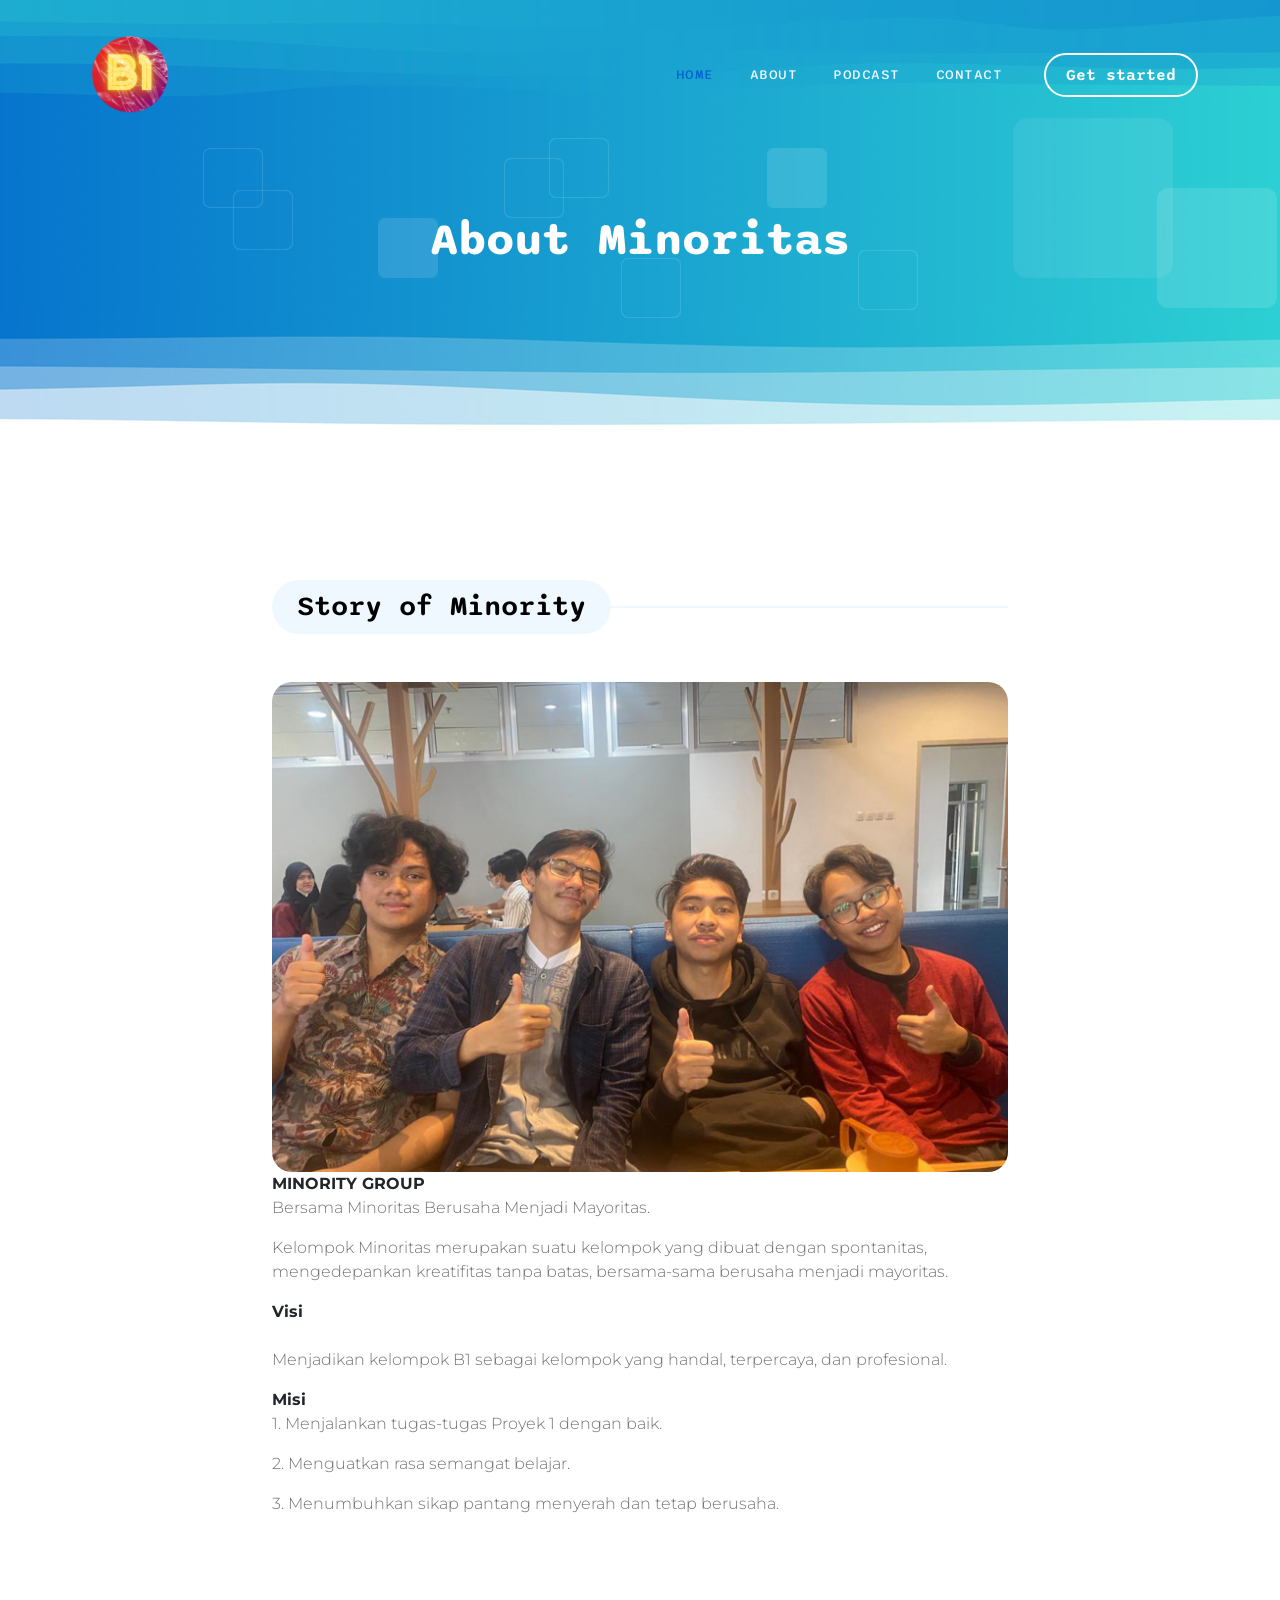
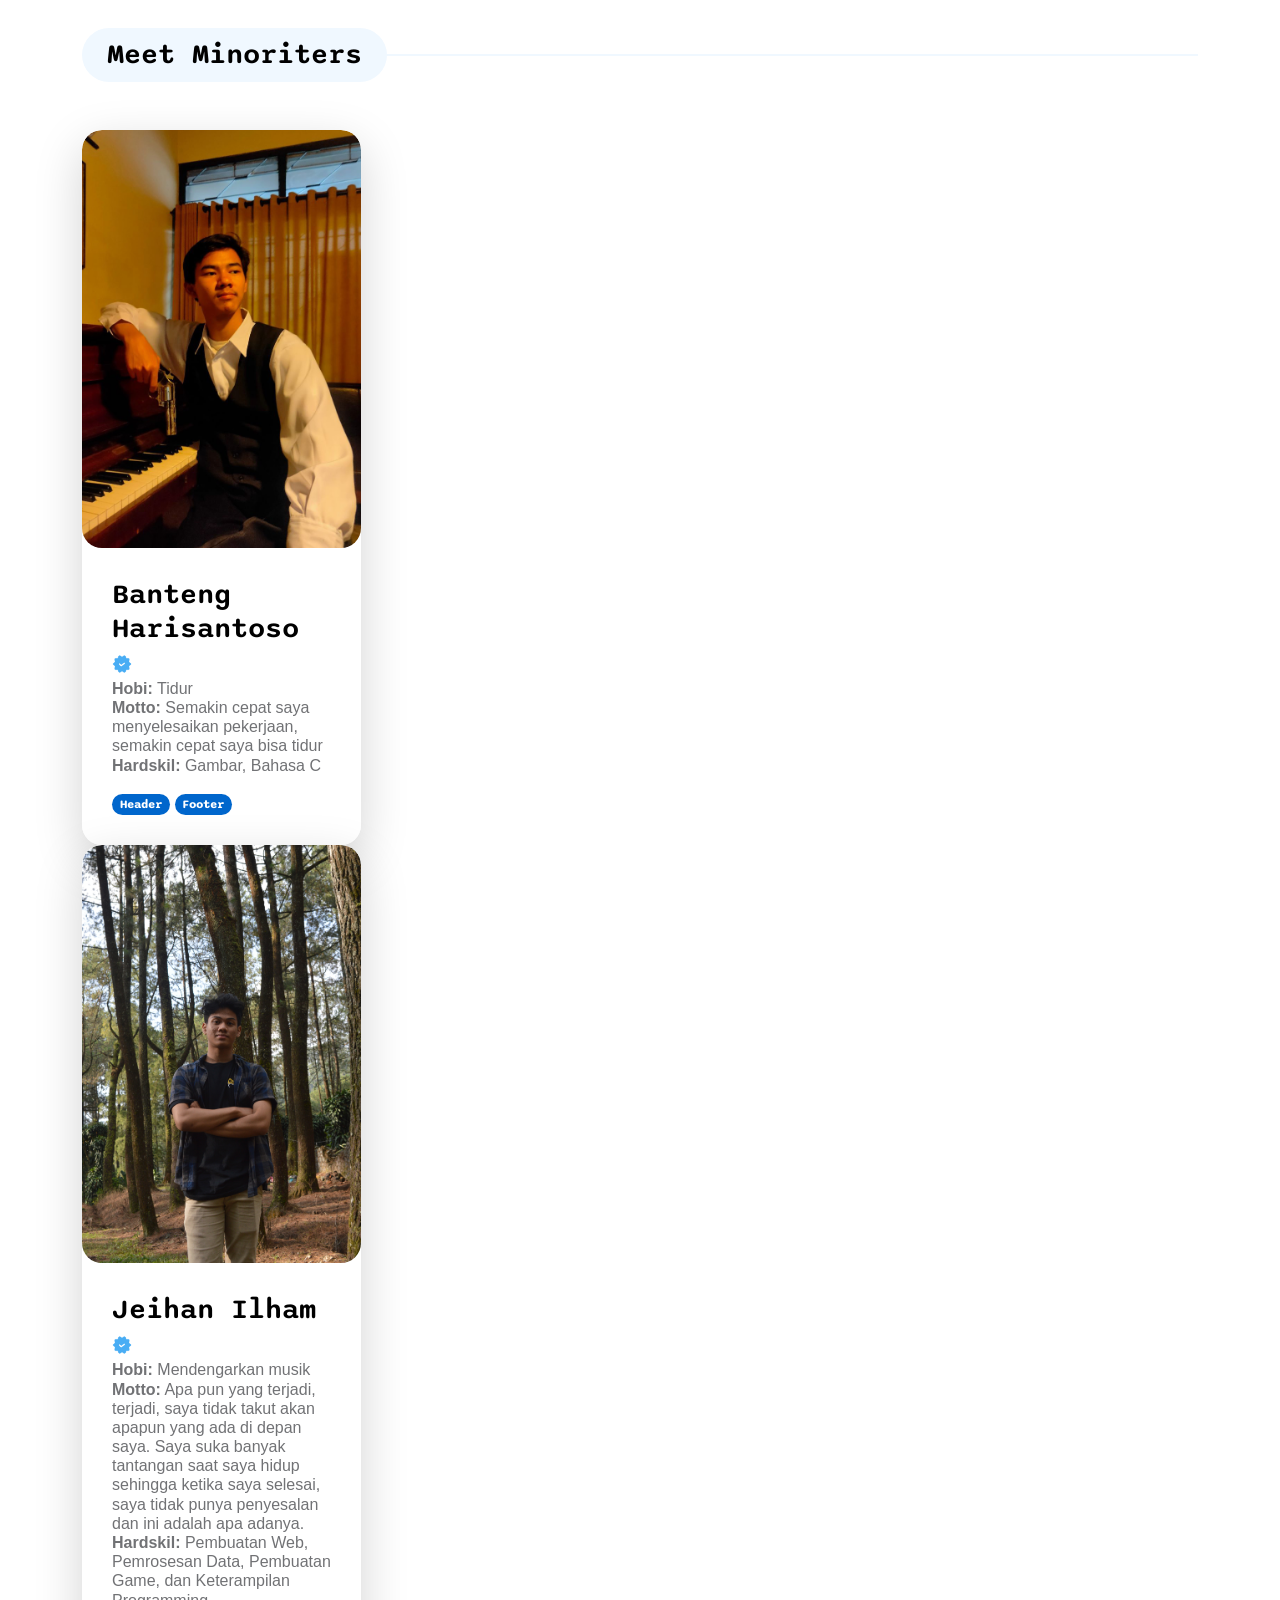
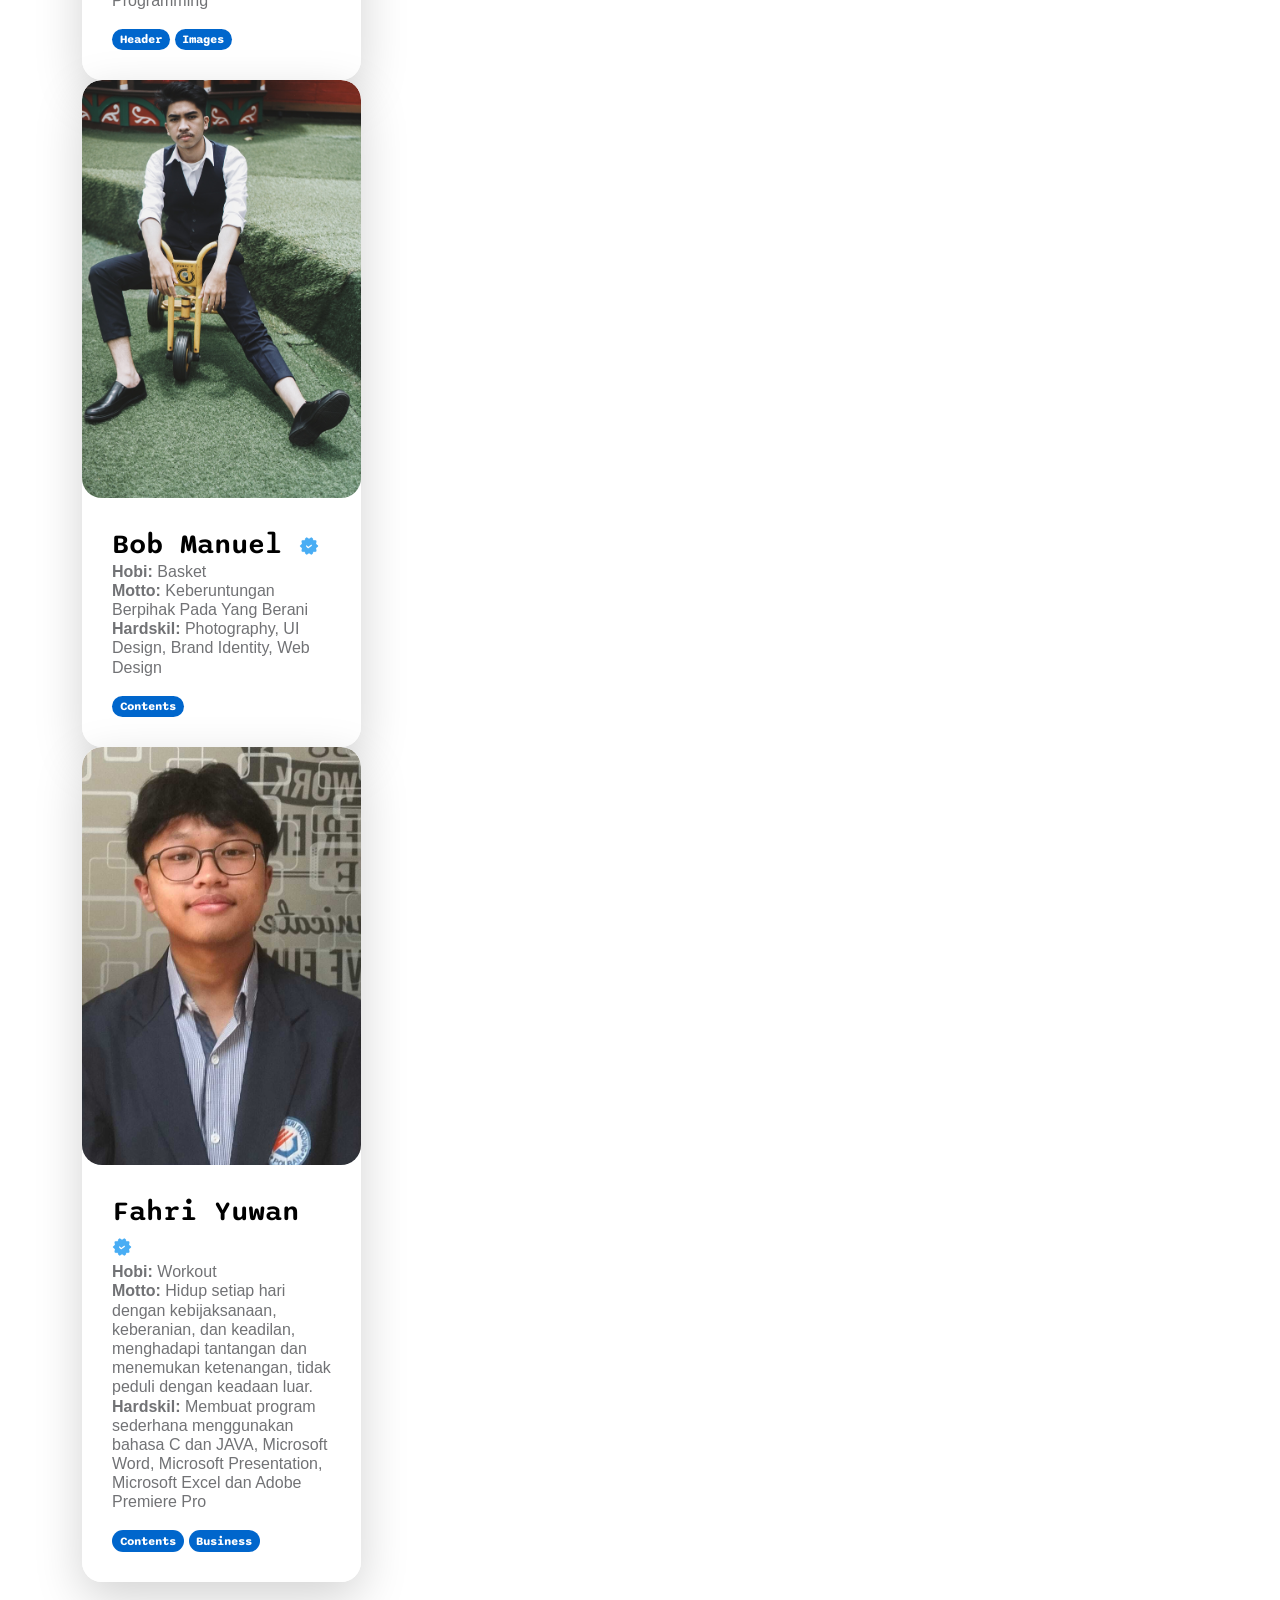
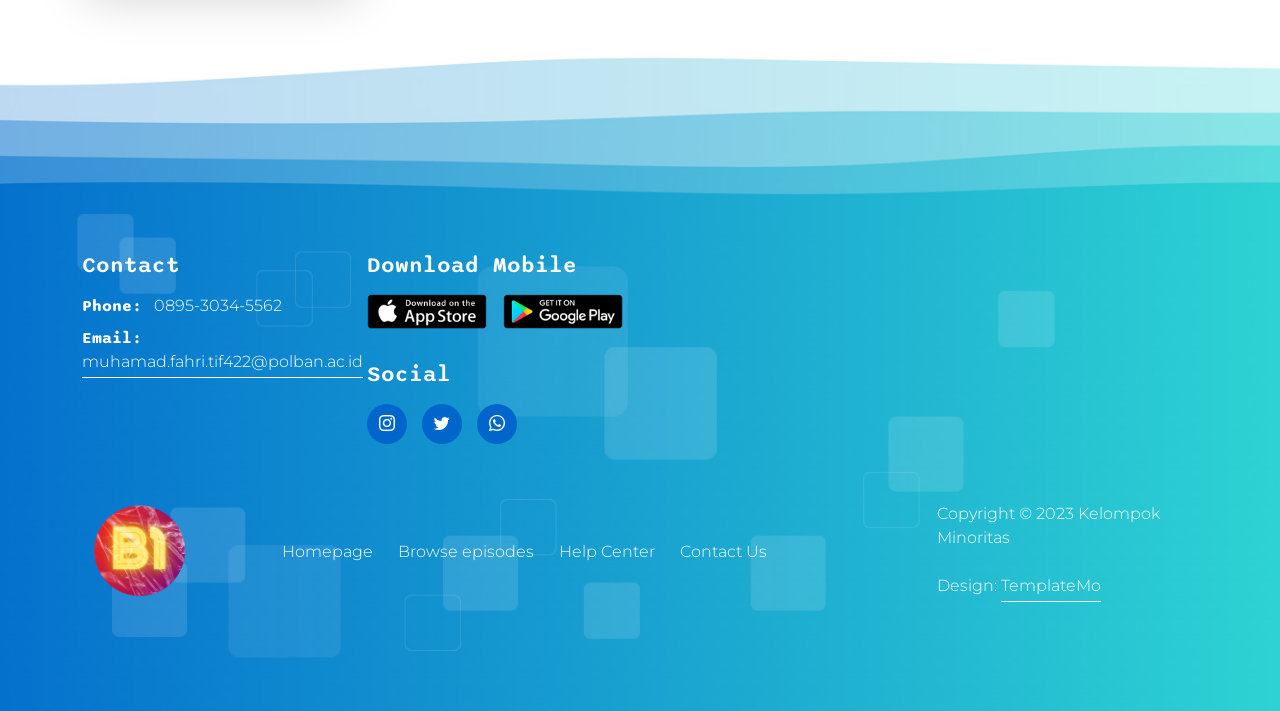
==== commit 53ec76df: "Merge pull request #5 from raizenway/hari Hari" ====
--- a/about.html
+++ b/about.html
@@ -142,15 +142,11 @@
                                 <div class="social-share">
                                         <ul class="social-icon">
                                             <li class="social-icon-item">
-                                                <a href="#" class="social-icon-link bi-twitter"></a>
+                                                <a href="https://www.instagram.com/harisantoso03" class="social-icon-link bi-instagram"></a>
                                             </li>
 
                                             <li class="social-icon-item">
-                                                <a href="#" class="social-icon-link bi-facebook"></a>
-                                            </li>
-
-                                            <li class="social-icon-item">
-                                                <a href="#" class="social-icon-link bi-pinterest"></a>
+                                                <a href="https://web.facebook.com/ijen03" class="social-icon-link bi-facebook"></a>
                                             </li>
                                         </ul>
                                     </div>
@@ -165,6 +161,8 @@
                                     <h4 class="mb-2">
                                         Jeihan Ilham
                                         <img src="images/verified.png" class="verified-image img-fluid" alt="">
+                                        <p style="font-family: Arial"> <b>Hobi:</b> Mendengarkan musik<br><b>Motto:</b> Apa pun yang terjadi, terjadi, saya tidak takut akan apapun yang ada di depan saya. Saya suka banyak tantangan saat saya hidup sehingga ketika saya selesai, saya tidak punya penyesalan dan ini adalah apa adanya.<br><b>Hardskil:</b> Pembuatan Web, Pemrosesan Data, Pembuatan Game, dan Keterampilan Programming<br></p>
+										
                                     </h4>
 
                                     <span class="badge">Header</span>
@@ -198,7 +196,8 @@
                                     <h4 class="mb-2">
                                         Bob Manuel
                                         <img src="images/verified.png" class="verified-image img-fluid" alt="">
-                                    </h4>
+                                         <p style="font-family: Arial"> <b>Hobi:</b> Basket<br><b>Motto:</b> Keberuntungan Berpihak Pada Yang Berani<br><b>Hardskil:</b> Photography, UI Design, Brand Identity, Web Design<br></p>
+									</h4>
 
                                     <span class="badge">Contents</span>
                                 </div>
@@ -206,12 +205,12 @@
                                 <div class="social-share">
                                         <ul class="social-icon">
                                             <li class="social-icon-item">
-                                                <a href="#" class="social-icon-link bi-linkedin"></a>
+                                                <a href="https://twitter.com/Bobskaii" class="social-icon-link bi-twitter"></a>
                                             </li>
-
-                                            <li class="social-icon-item">
-                                                <a href="#" class="social-icon-link bi-whatsapp"></a>
-                                            </li>
+                                        <li class="social-icon-item">
+                                            <a href="https://www.instagram.com/bobmnueel" class="social-icon-link bi-instagram"></a>
+                                        </li>											
+
                                         </ul>
                                     </div>
                             </div>
@@ -225,7 +224,8 @@
                                     <h4 class="mb-2">
                                         Fahri Yuwan
                                         <img src="images/verified.png" class="verified-image img-fluid" alt="">
-                                    </h4>
+                                        <p style="font-family: Arial"> <b>Hobi:</b> Workout<br><b>Motto:</b> Hidup setiap hari dengan kebijaksanaan, keberanian, dan keadilan, menghadapi tantangan dan menemukan ketenangan, tidak peduli dengan keadaan luar.<br><b>Hardskil:</b> Membuat program sederhana menggunakan bahasa C dan JAVA, Microsoft Word, Microsoft Presentation, Microsoft Excel dan Adobe Premiere Pro<br></p>                                    
+									</h4>
 
                                     <span class="badge">Contents</span>
 
@@ -234,6 +234,9 @@
 
                                 <div class="social-share">
                                     <ul class="social-icon">
+                                        <li class="social-icon-item">
+                                            <a href="https://www.instagram.com/fahriyuwan_12" class="social-icon-link bi-instagram"></a>
+                                        </li>									
                                         <li class="social-icon-item">
                                             <a href="https://twitter.com/Yuuhhhuuuu2" class="social-icon-link bi-twitter"></a>
                                         </li>
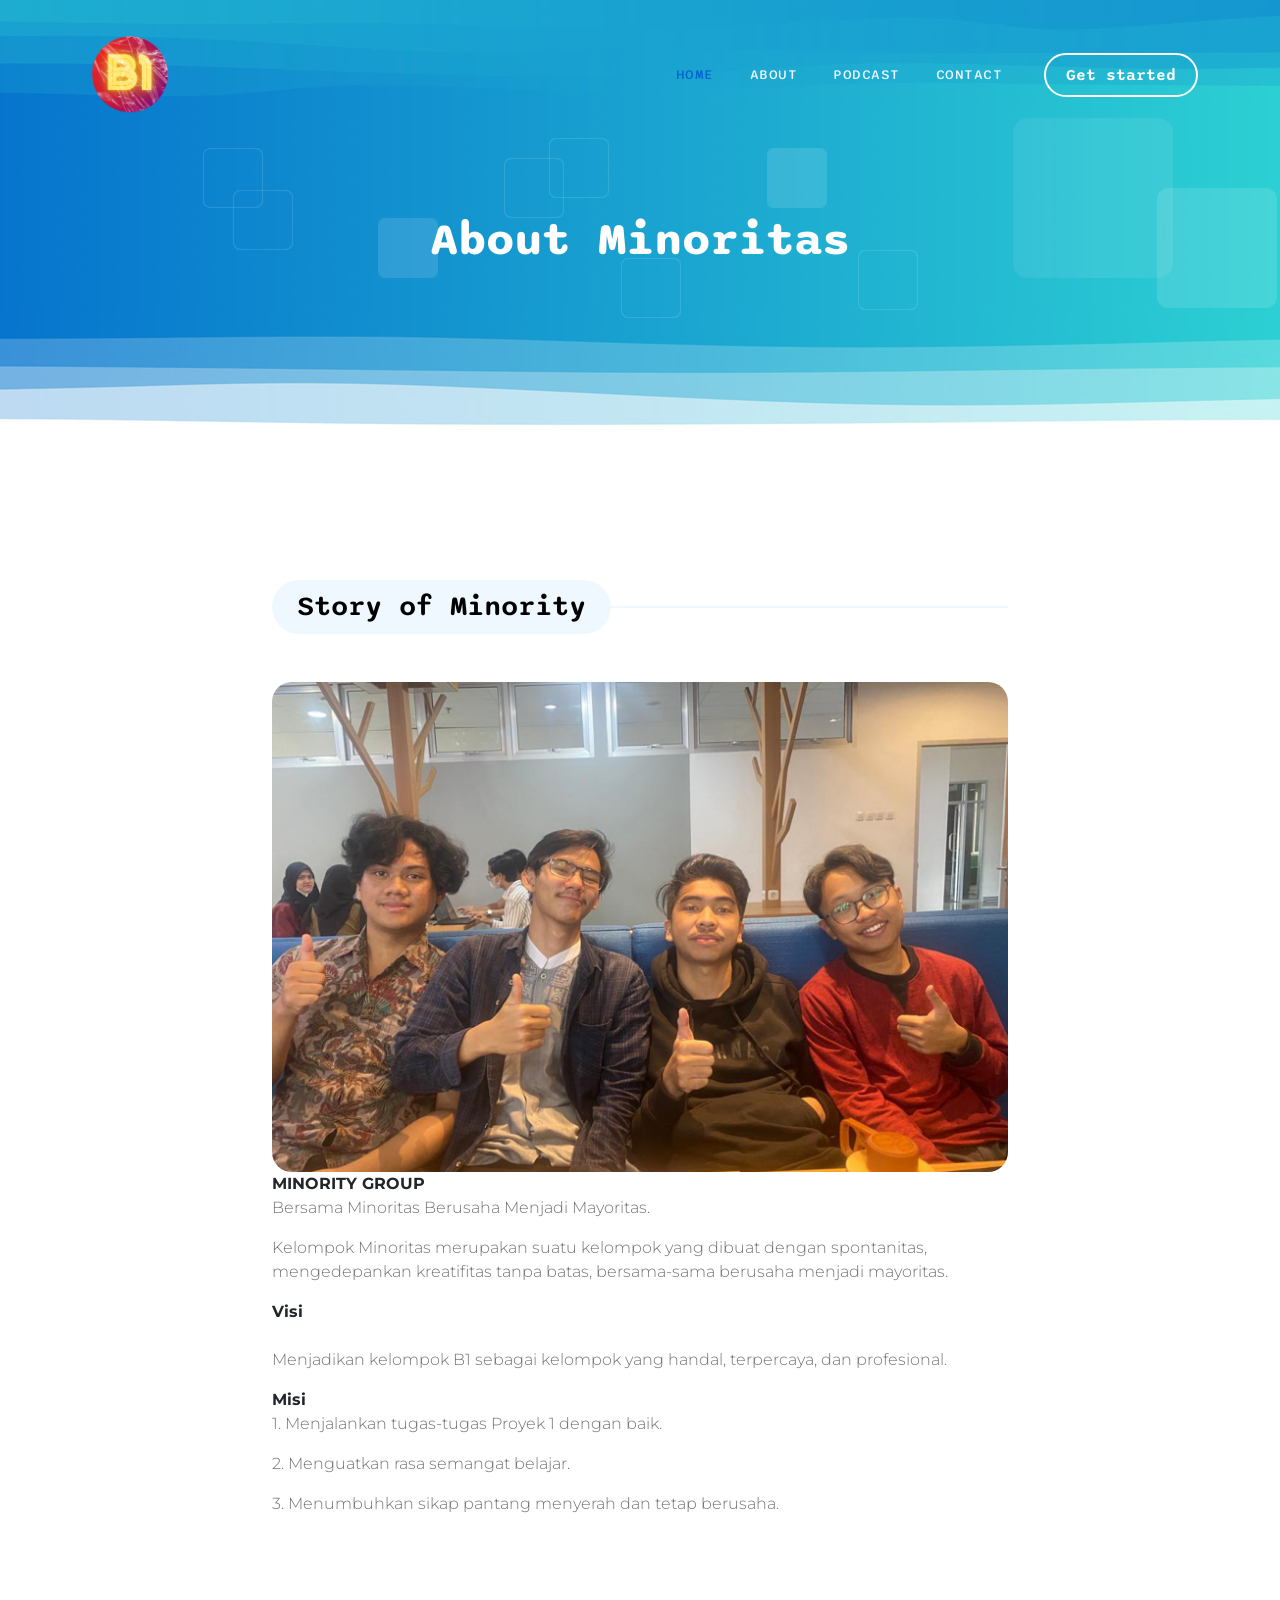
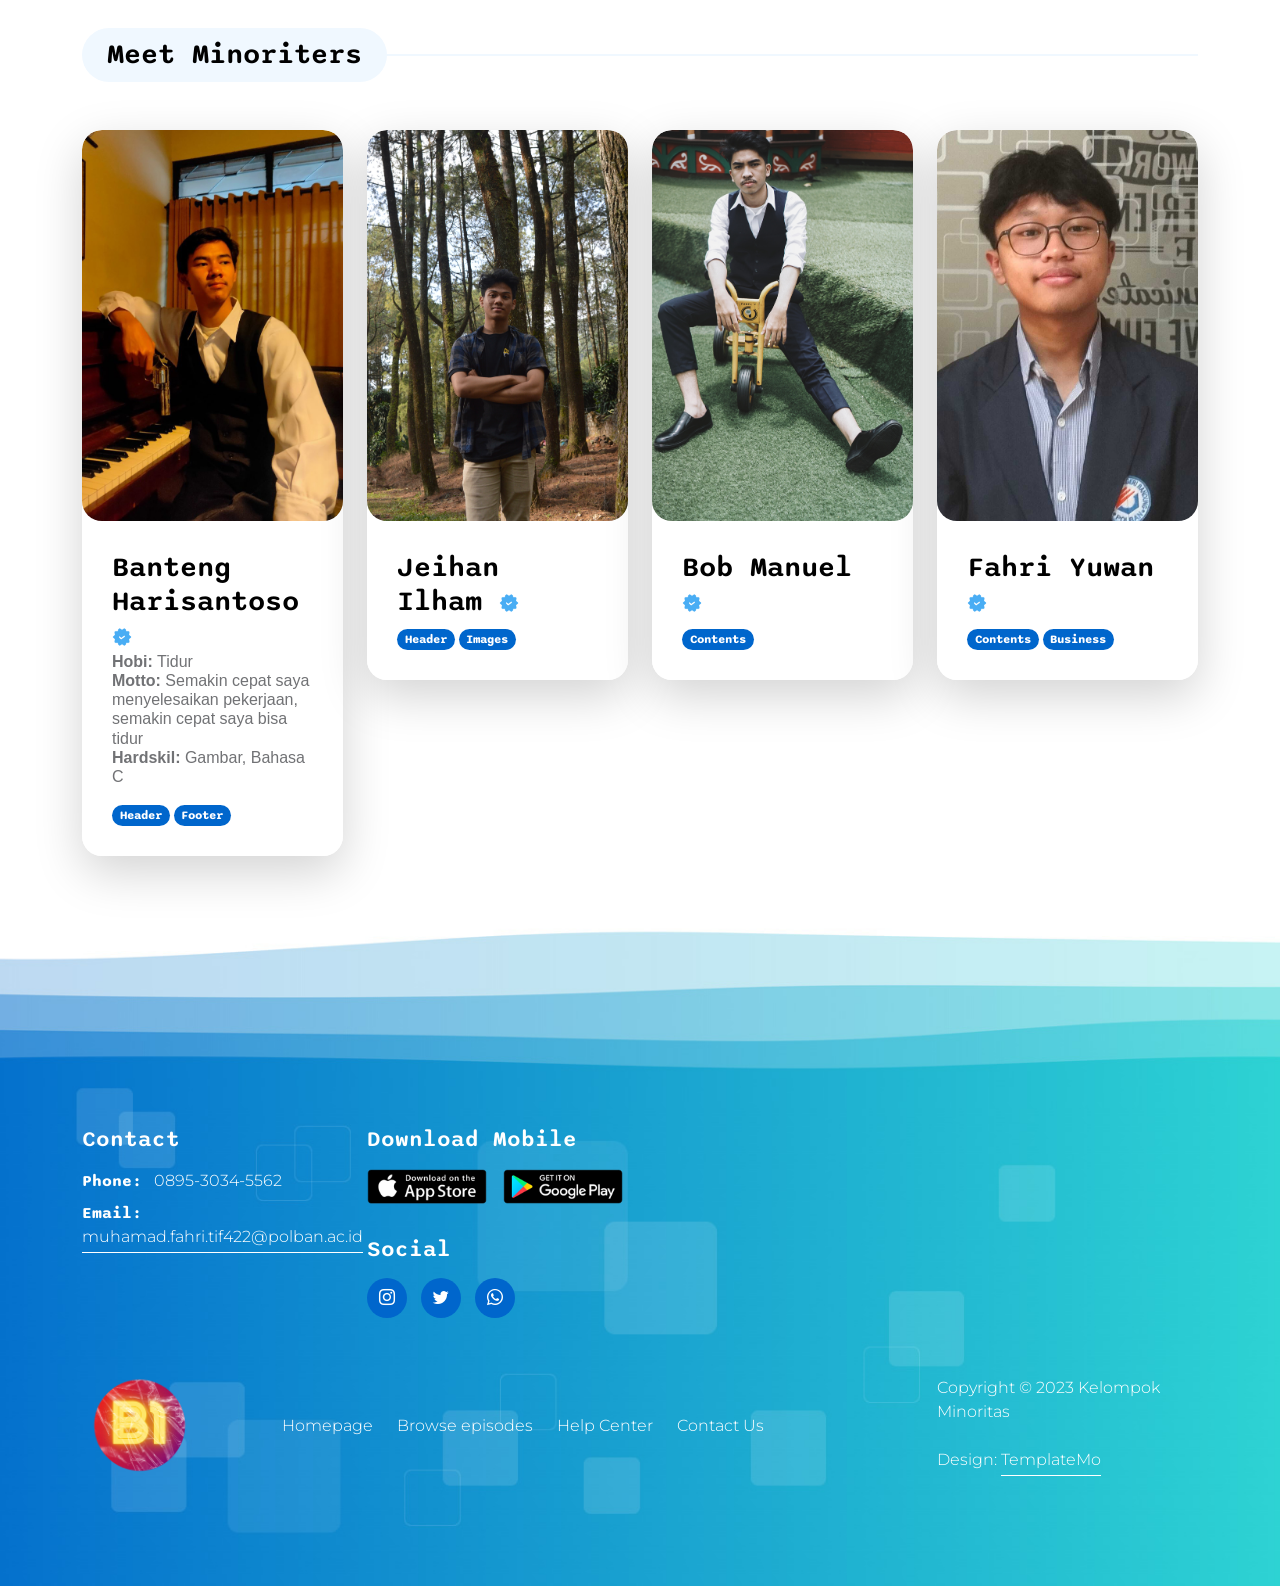
==== commit 6158b2fc: "Update about.html" ====
--- a/about.html
+++ b/about.html
@@ -103,7 +103,6 @@
 
                                 <img src="images/medium-shot-young-people-recording-podcast.jpg" class="about-image mt-5 img-fluid" alt="">
                                 <b>MINORITY GROUP<br></b>
-                                <b>
                                 <p>Bersama Minoritas Berusaha Menjadi Mayoritas.</p>
                                 <p>Kelompok Minoritas merupakan suatu kelompok yang dibuat dengan spontanitas, mengedepankan kreatifitas tanpa batas, bersama-sama berusaha menjadi mayoritas.</p>
                                 <b>Visi</b>
@@ -142,11 +141,15 @@
                                 <div class="social-share">
                                         <ul class="social-icon">
                                             <li class="social-icon-item">
-                                                <a href="https://www.instagram.com/harisantoso03" class="social-icon-link bi-instagram"></a>
-                                            </li>
-
-                                            <li class="social-icon-item">
-                                                <a href="https://web.facebook.com/ijen03" class="social-icon-link bi-facebook"></a>
+                                                <a href="#" class="social-icon-link bi-twitter"></a>
+                                            </li>
+
+                                            <li class="social-icon-item">
+                                                <a href="#" class="social-icon-link bi-facebook"></a>
+                                            </li>
+
+                                            <li class="social-icon-item">
+                                                <a href="#" class="social-icon-link bi-pinterest"></a>
                                             </li>
                                         </ul>
                                     </div>
@@ -161,8 +164,6 @@
                                     <h4 class="mb-2">
                                         Jeihan Ilham
                                         <img src="images/verified.png" class="verified-image img-fluid" alt="">
-                                        <p style="font-family: Arial"> <b>Hobi:</b> Mendengarkan musik<br><b>Motto:</b> Apa pun yang terjadi, terjadi, saya tidak takut akan apapun yang ada di depan saya. Saya suka banyak tantangan saat saya hidup sehingga ketika saya selesai, saya tidak punya penyesalan dan ini adalah apa adanya.<br><b>Hardskil:</b> Pembuatan Web, Pemrosesan Data, Pembuatan Game, dan Keterampilan Programming<br></p>
-										
                                     </h4>
 
                                     <span class="badge">Header</span>
@@ -196,8 +197,7 @@
                                     <h4 class="mb-2">
                                         Bob Manuel
                                         <img src="images/verified.png" class="verified-image img-fluid" alt="">
-                                         <p style="font-family: Arial"> <b>Hobi:</b> Basket<br><b>Motto:</b> Keberuntungan Berpihak Pada Yang Berani<br><b>Hardskil:</b> Photography, UI Design, Brand Identity, Web Design<br></p>
-									</h4>
+                                    </h4>
 
                                     <span class="badge">Contents</span>
                                 </div>
@@ -205,12 +205,12 @@
                                 <div class="social-share">
                                         <ul class="social-icon">
                                             <li class="social-icon-item">
-                                                <a href="https://twitter.com/Bobskaii" class="social-icon-link bi-twitter"></a>
-                                            </li>
-                                        <li class="social-icon-item">
-                                            <a href="https://www.instagram.com/bobmnueel" class="social-icon-link bi-instagram"></a>
-                                        </li>											
-
+                                                <a href="#" class="social-icon-link bi-linkedin"></a>
+                                            </li>
+
+                                            <li class="social-icon-item">
+                                                <a href="#" class="social-icon-link bi-whatsapp"></a>
+                                            </li>
                                         </ul>
                                     </div>
                             </div>
@@ -224,8 +224,7 @@
                                     <h4 class="mb-2">
                                         Fahri Yuwan
                                         <img src="images/verified.png" class="verified-image img-fluid" alt="">
-                                        <p style="font-family: Arial"> <b>Hobi:</b> Workout<br><b>Motto:</b> Hidup setiap hari dengan kebijaksanaan, keberanian, dan keadilan, menghadapi tantangan dan menemukan ketenangan, tidak peduli dengan keadaan luar.<br><b>Hardskil:</b> Membuat program sederhana menggunakan bahasa C dan JAVA, Microsoft Word, Microsoft Presentation, Microsoft Excel dan Adobe Premiere Pro<br></p>                                    
-									</h4>
+                                    </h4>
 
                                     <span class="badge">Contents</span>
 
@@ -234,9 +233,6 @@
 
                                 <div class="social-share">
                                     <ul class="social-icon">
-                                        <li class="social-icon-item">
-                                            <a href="https://www.instagram.com/fahriyuwan_12" class="social-icon-link bi-instagram"></a>
-                                        </li>									
                                         <li class="social-icon-item">
                                             <a href="https://twitter.com/Yuuhhhuuuu2" class="social-icon-link bi-twitter"></a>
                                         </li>
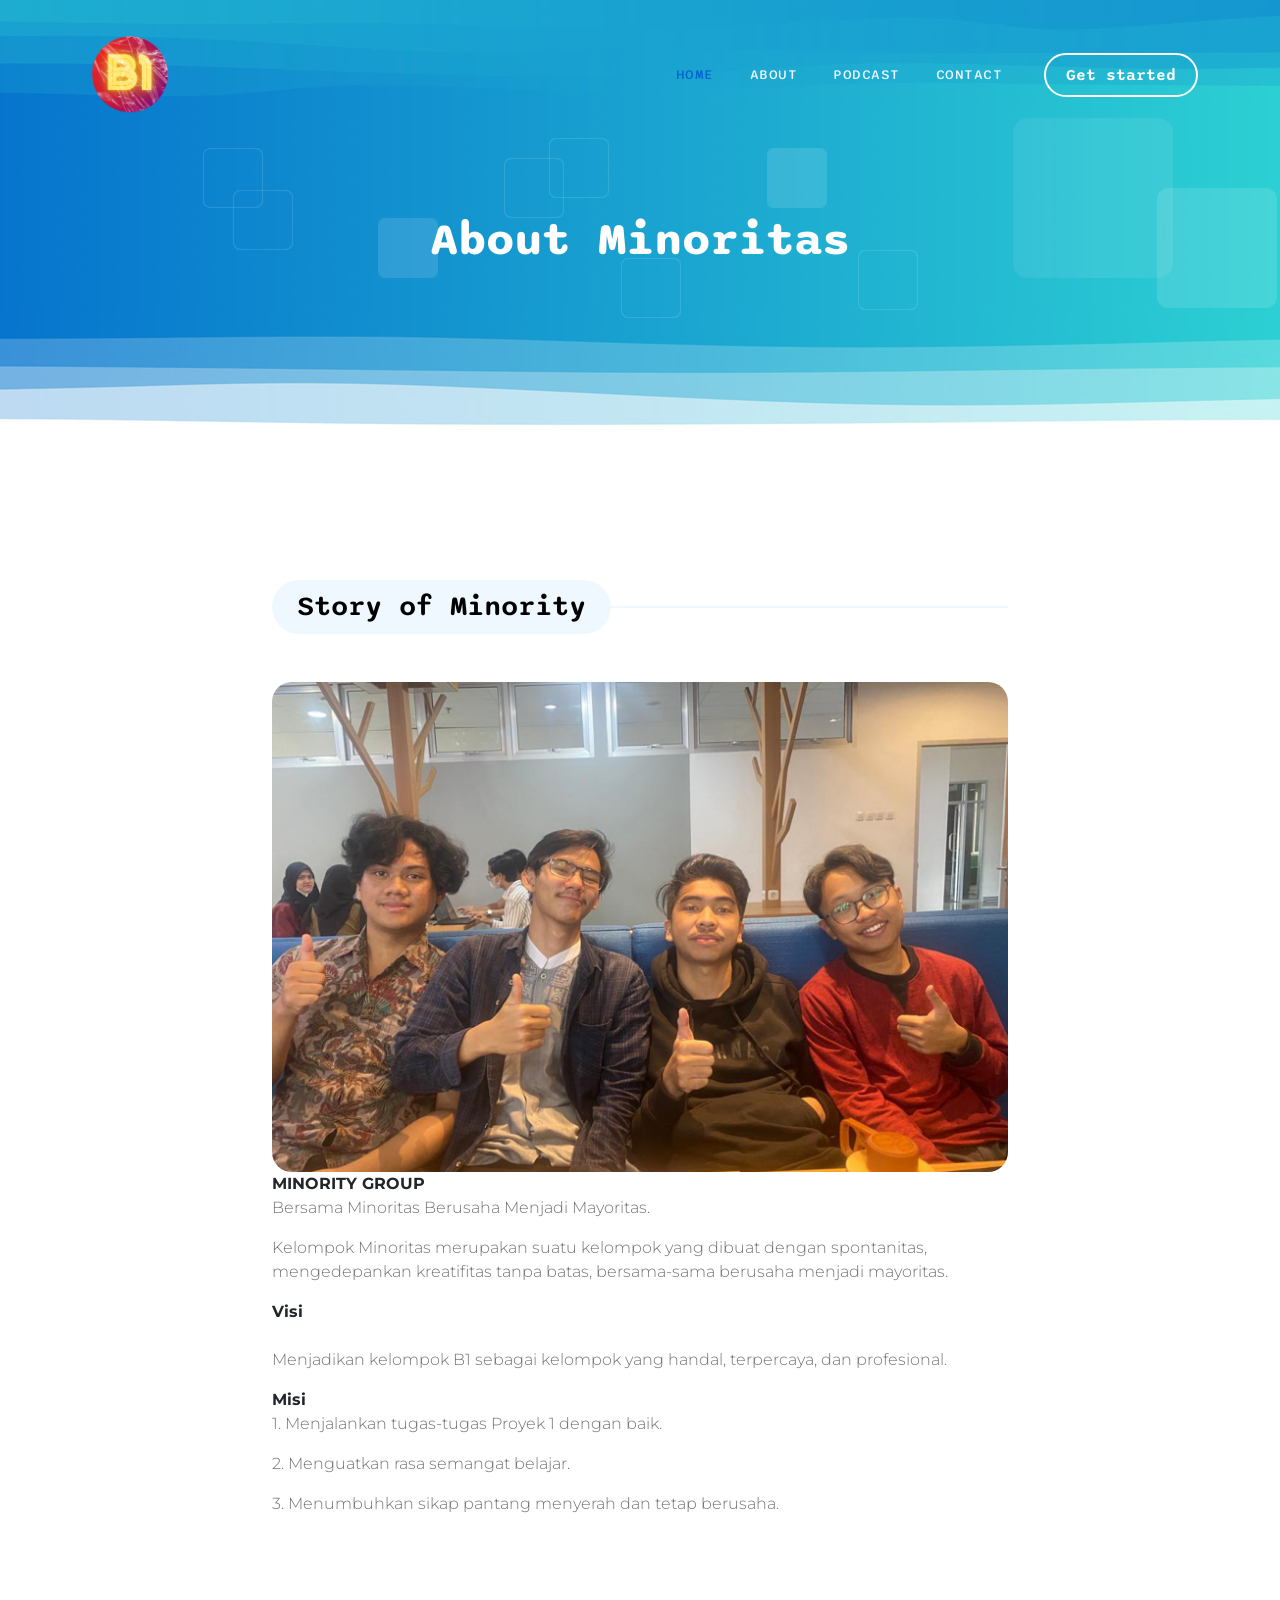
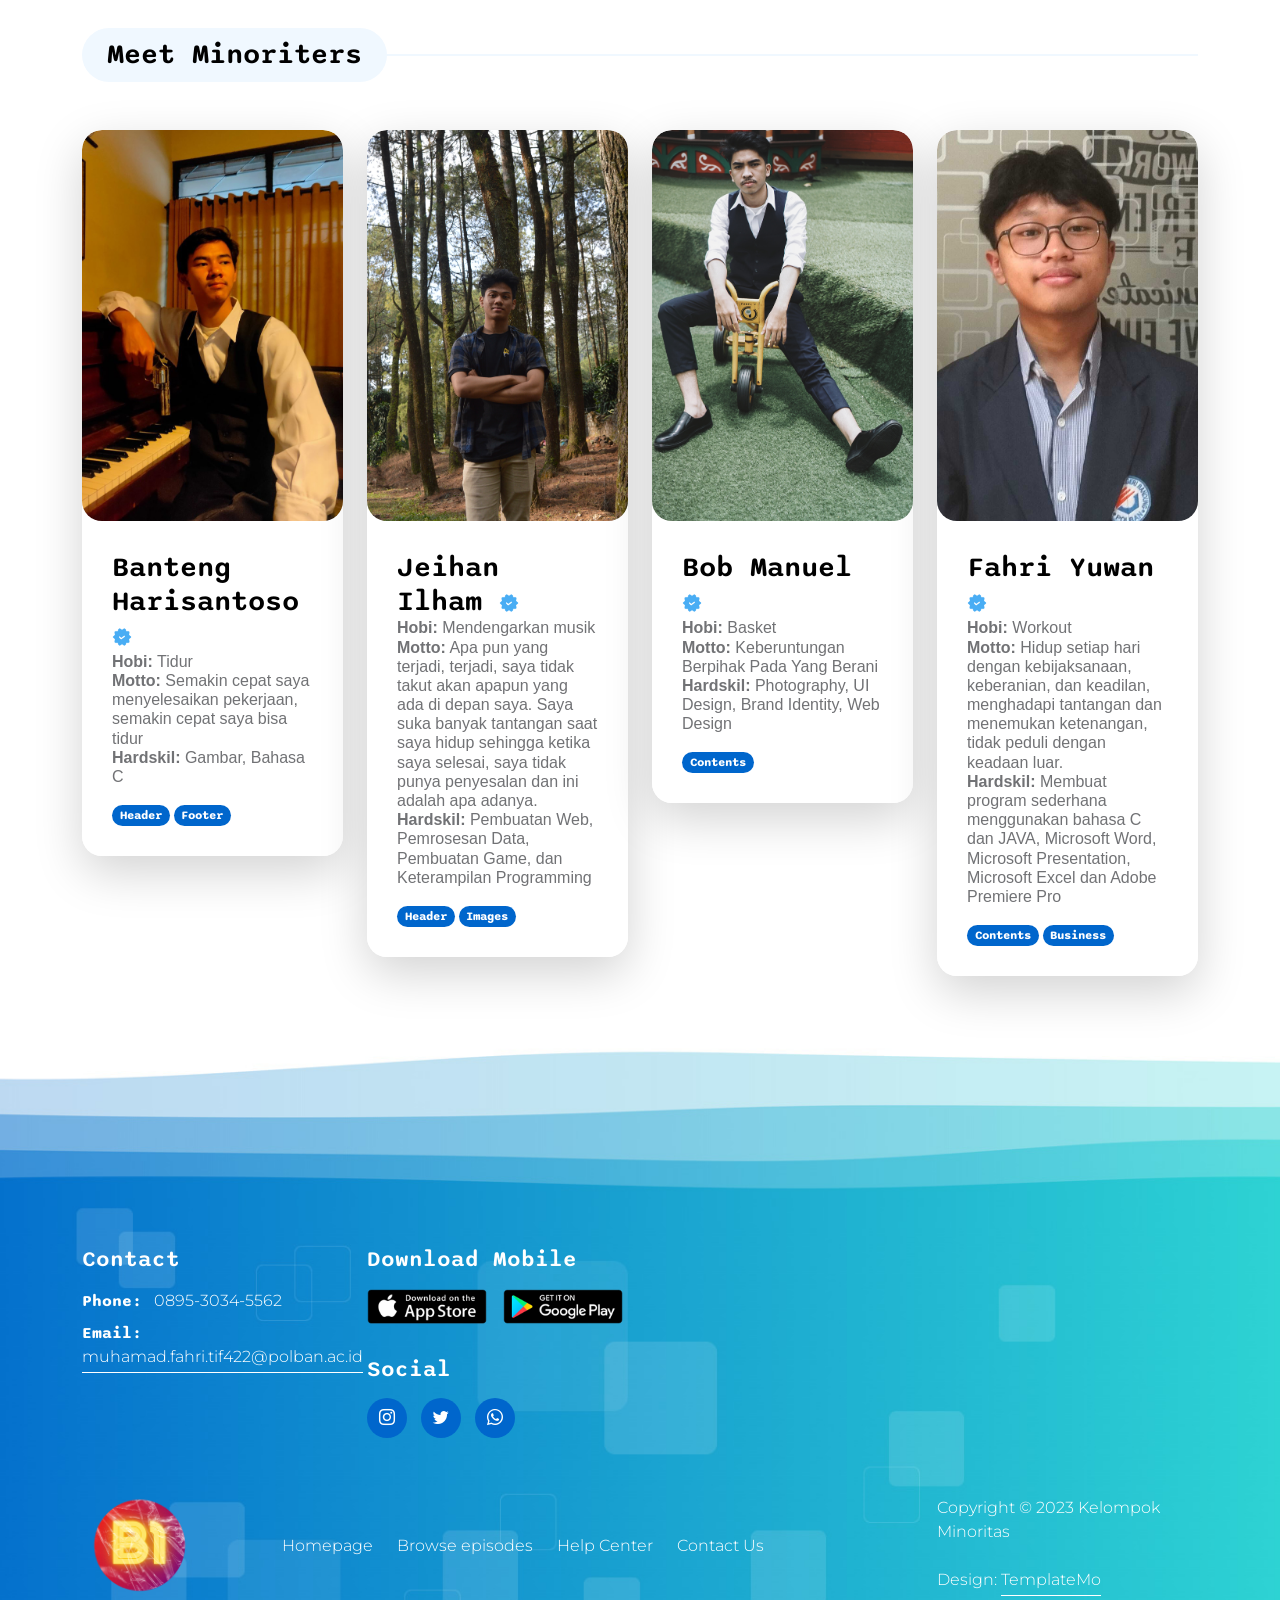
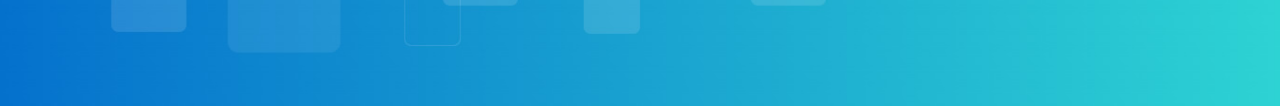
==== commit 63cd5a26: "Update about.html" ====
--- a/about.html
+++ b/about.html
@@ -141,15 +141,11 @@
                                 <div class="social-share">
                                         <ul class="social-icon">
                                             <li class="social-icon-item">
-                                                <a href="#" class="social-icon-link bi-twitter"></a>
+                                                <a href="https://www.instagram.com/harisantoso03" class="social-icon-link bi-instagram"></a>
                                             </li>
 
                                             <li class="social-icon-item">
-                                                <a href="#" class="social-icon-link bi-facebook"></a>
-                                            </li>
-
-                                            <li class="social-icon-item">
-                                                <a href="#" class="social-icon-link bi-pinterest"></a>
+                                                <a href="https://web.facebook.com/ijen03" class="social-icon-link bi-facebook"></a>
                                             </li>
                                         </ul>
                                     </div>
@@ -164,6 +160,8 @@
                                     <h4 class="mb-2">
                                         Jeihan Ilham
                                         <img src="images/verified.png" class="verified-image img-fluid" alt="">
+                                        <p style="font-family: Arial"> <b>Hobi:</b> Mendengarkan musik<br><b>Motto:</b> Apa pun yang terjadi, terjadi, saya tidak takut akan apapun yang ada di depan saya. Saya suka banyak tantangan saat saya hidup sehingga ketika saya selesai, saya tidak punya penyesalan dan ini adalah apa adanya.<br><b>Hardskil:</b> Pembuatan Web, Pemrosesan Data, Pembuatan Game, dan Keterampilan Programming<br></p>
+										
                                     </h4>
 
                                     <span class="badge">Header</span>
@@ -197,7 +195,8 @@
                                     <h4 class="mb-2">
                                         Bob Manuel
                                         <img src="images/verified.png" class="verified-image img-fluid" alt="">
-                                    </h4>
+                                         <p style="font-family: Arial"> <b>Hobi:</b> Basket<br><b>Motto:</b> Keberuntungan Berpihak Pada Yang Berani<br><b>Hardskil:</b> Photography, UI Design, Brand Identity, Web Design<br></p>
+									</h4>
 
                                     <span class="badge">Contents</span>
                                 </div>
@@ -205,12 +204,12 @@
                                 <div class="social-share">
                                         <ul class="social-icon">
                                             <li class="social-icon-item">
-                                                <a href="#" class="social-icon-link bi-linkedin"></a>
+                                                <a href="https://twitter.com/Bobskaii" class="social-icon-link bi-twitter"></a>
                                             </li>
-
-                                            <li class="social-icon-item">
-                                                <a href="#" class="social-icon-link bi-whatsapp"></a>
-                                            </li>
+                                        <li class="social-icon-item">
+                                            <a href="https://www.instagram.com/bobmnueel" class="social-icon-link bi-instagram"></a>
+                                        </li>											
+
                                         </ul>
                                     </div>
                             </div>
@@ -224,7 +223,8 @@
                                     <h4 class="mb-2">
                                         Fahri Yuwan
                                         <img src="images/verified.png" class="verified-image img-fluid" alt="">
-                                    </h4>
+                                        <p style="font-family: Arial"> <b>Hobi:</b> Workout<br><b>Motto:</b> Hidup setiap hari dengan kebijaksanaan, keberanian, dan keadilan, menghadapi tantangan dan menemukan ketenangan, tidak peduli dengan keadaan luar.<br><b>Hardskil:</b> Membuat program sederhana menggunakan bahasa C dan JAVA, Microsoft Word, Microsoft Presentation, Microsoft Excel dan Adobe Premiere Pro<br></p>                                    
+									</h4>
 
                                     <span class="badge">Contents</span>
 
@@ -233,6 +233,9 @@
 
                                 <div class="social-share">
                                     <ul class="social-icon">
+                                        <li class="social-icon-item">
+                                            <a href="https://www.instagram.com/fahriyuwan_12" class="social-icon-link bi-instagram"></a>
+                                        </li>									
                                         <li class="social-icon-item">
                                             <a href="https://twitter.com/Yuuhhhuuuu2" class="social-icon-link bi-twitter"></a>
                                         </li>
